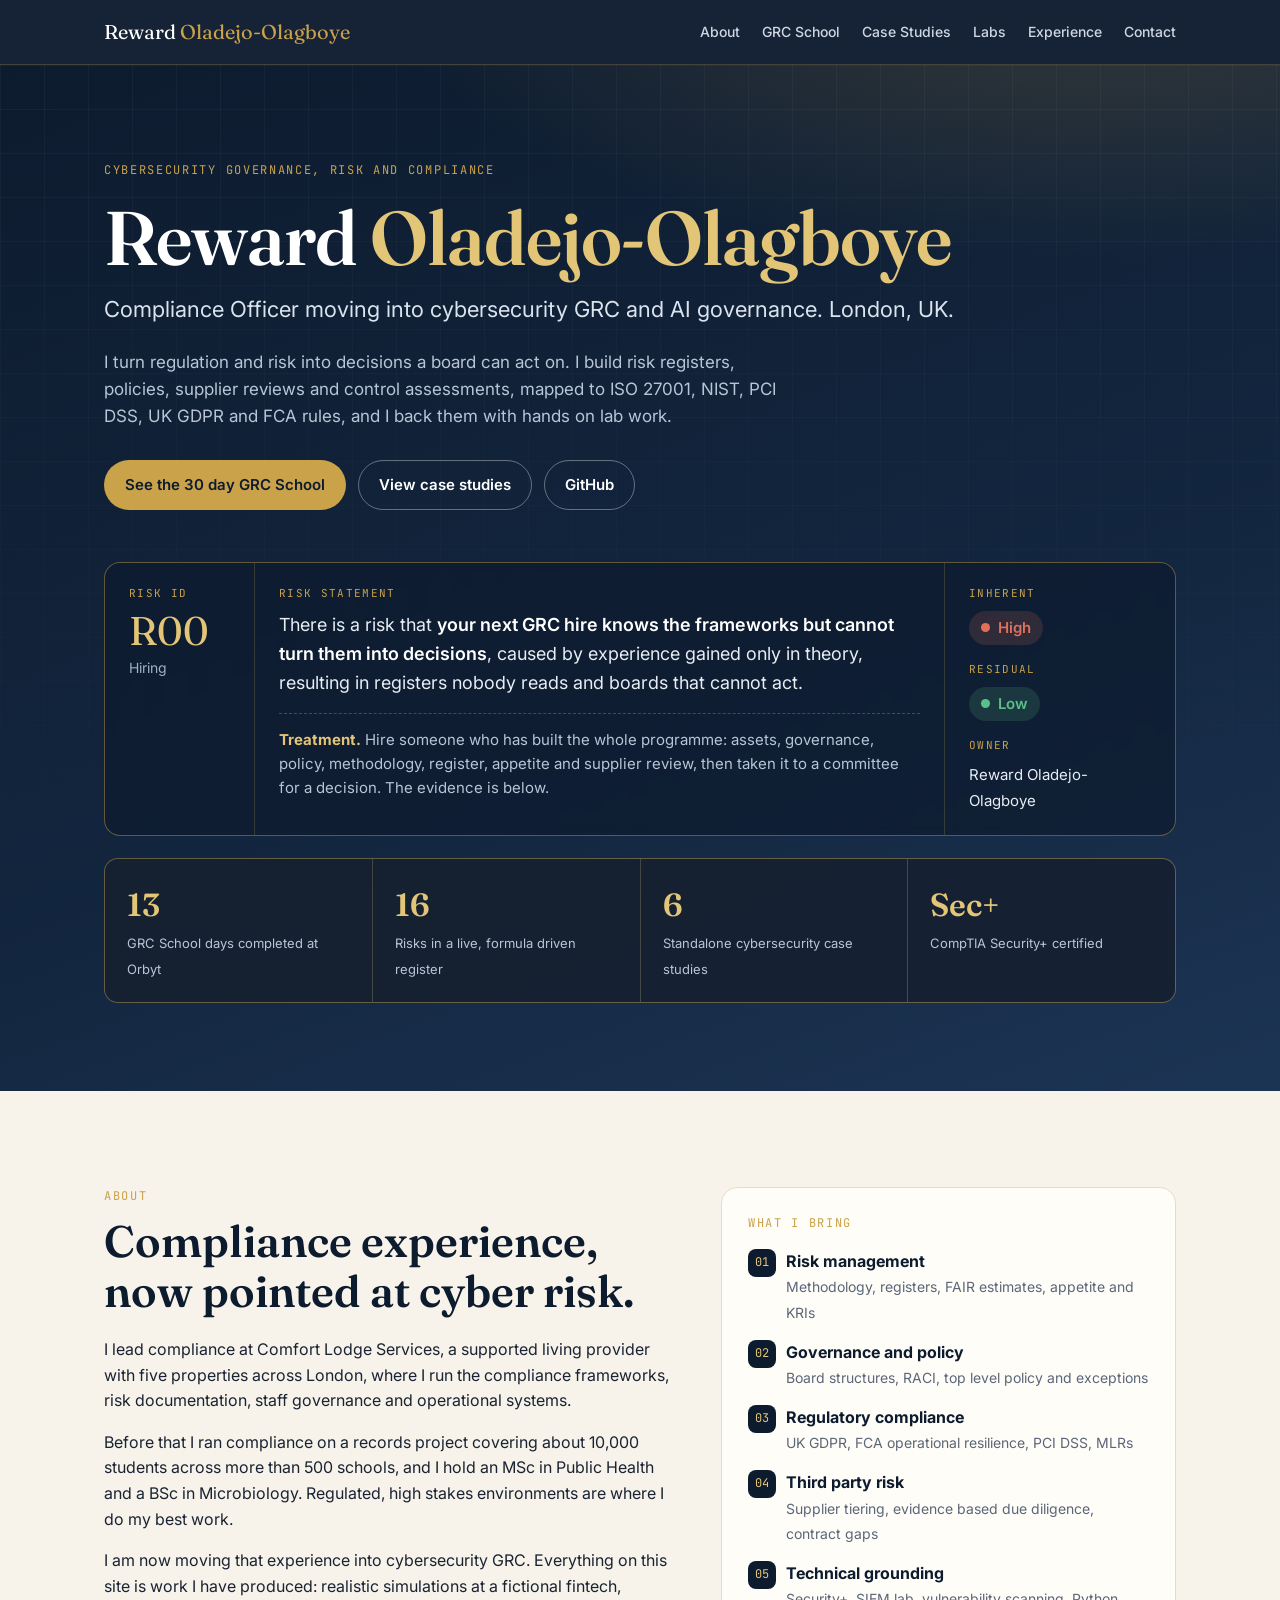
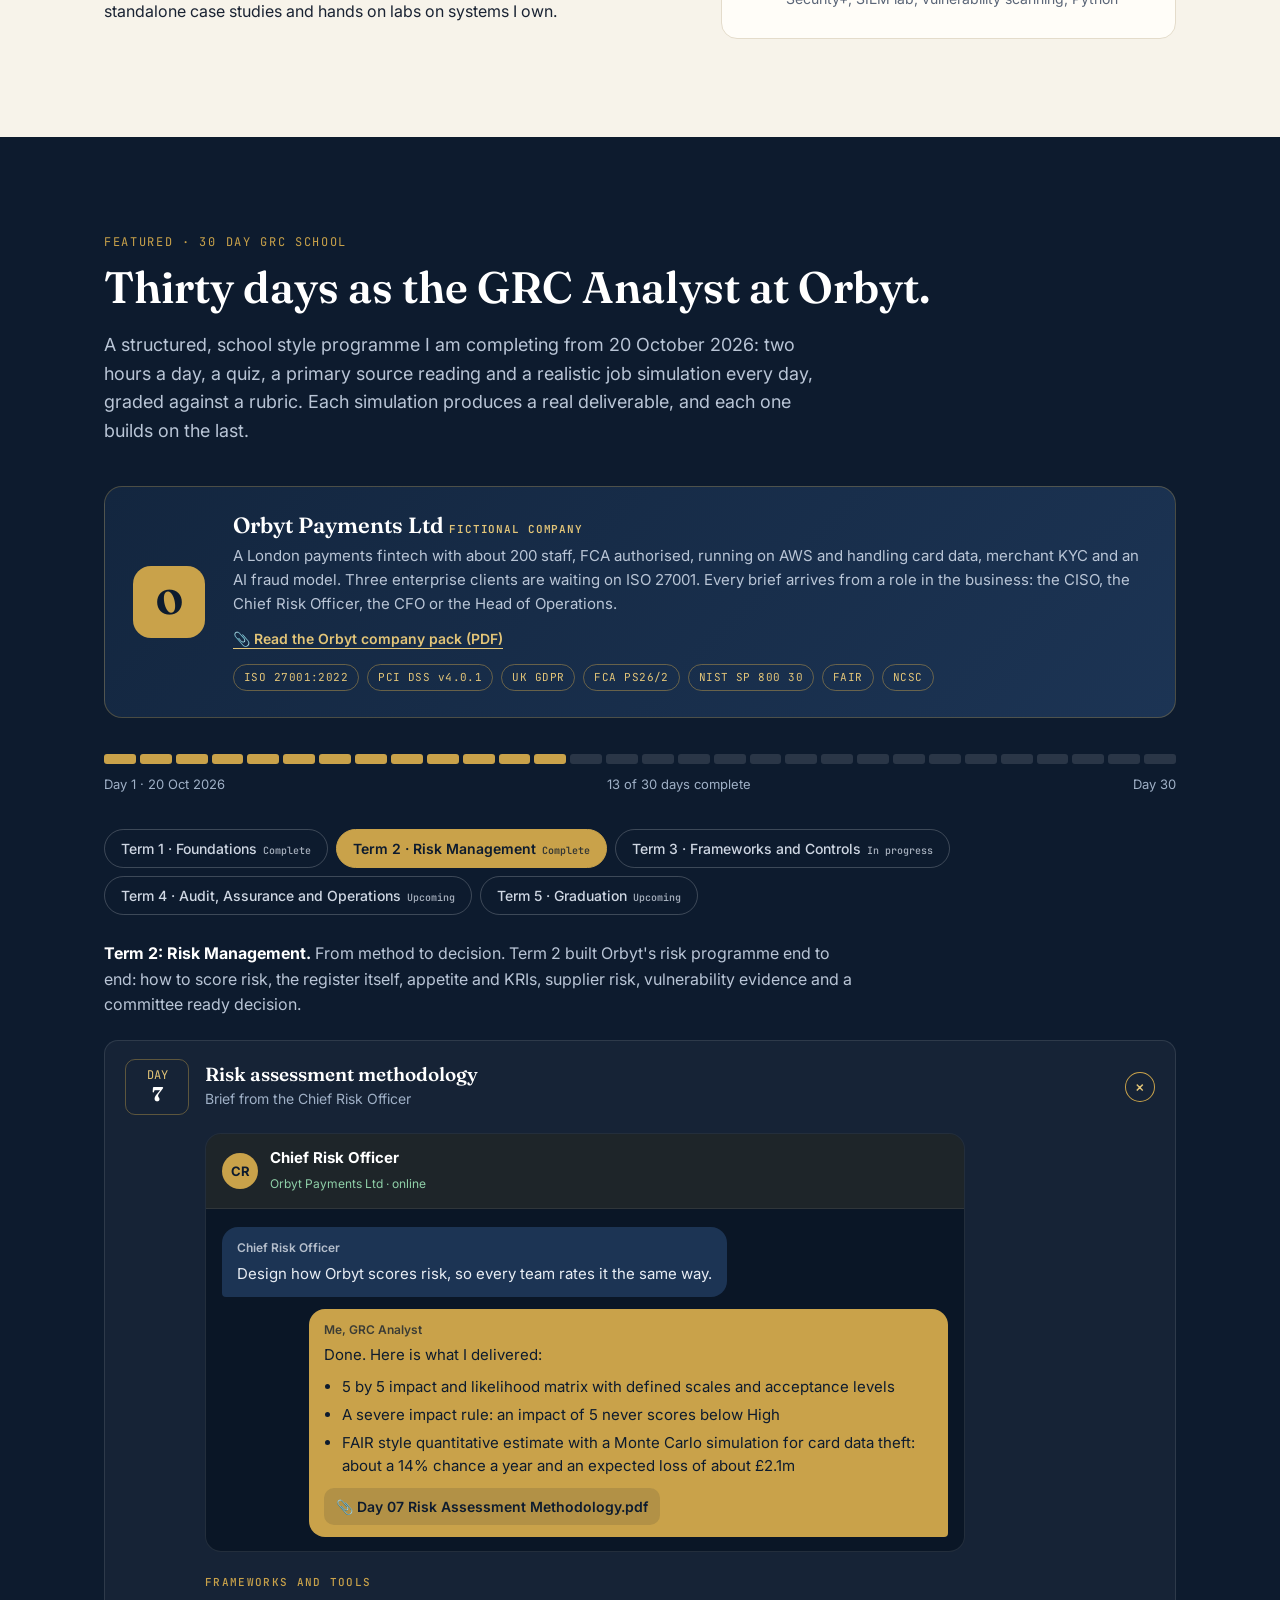
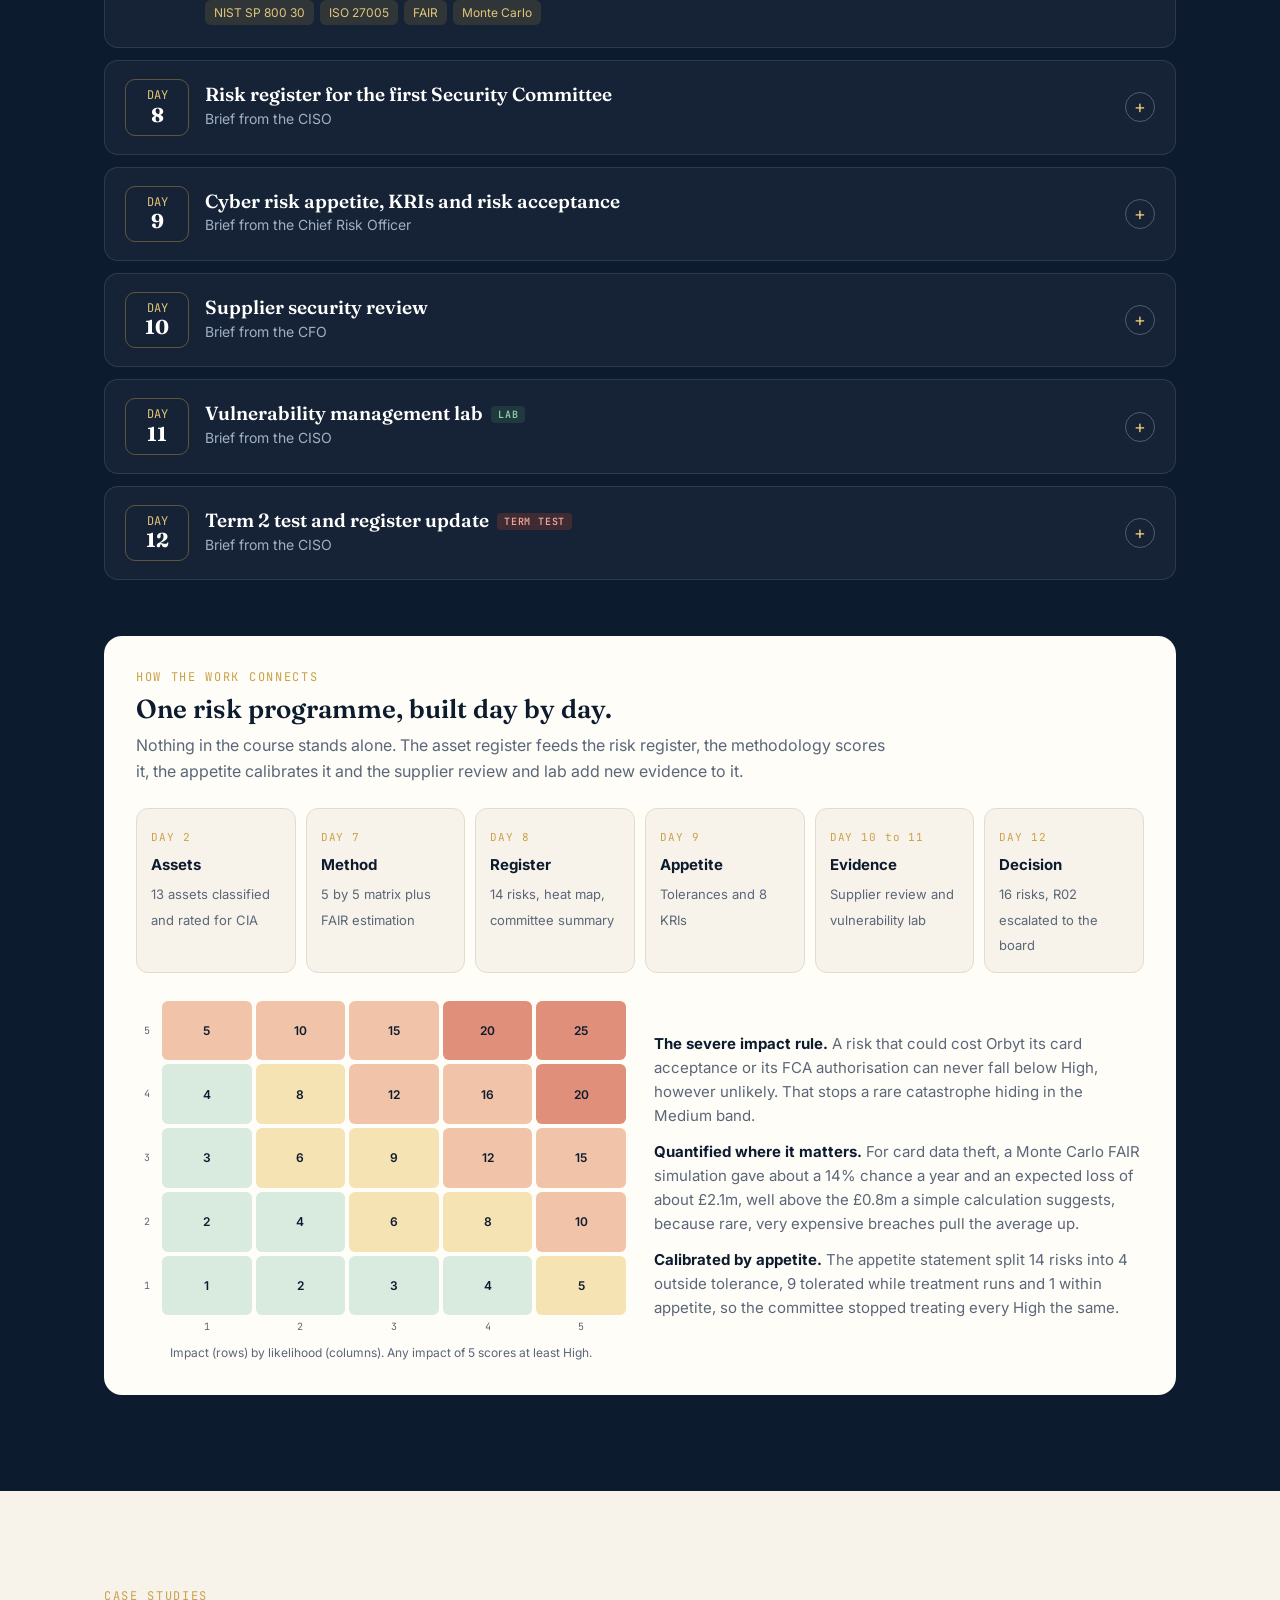
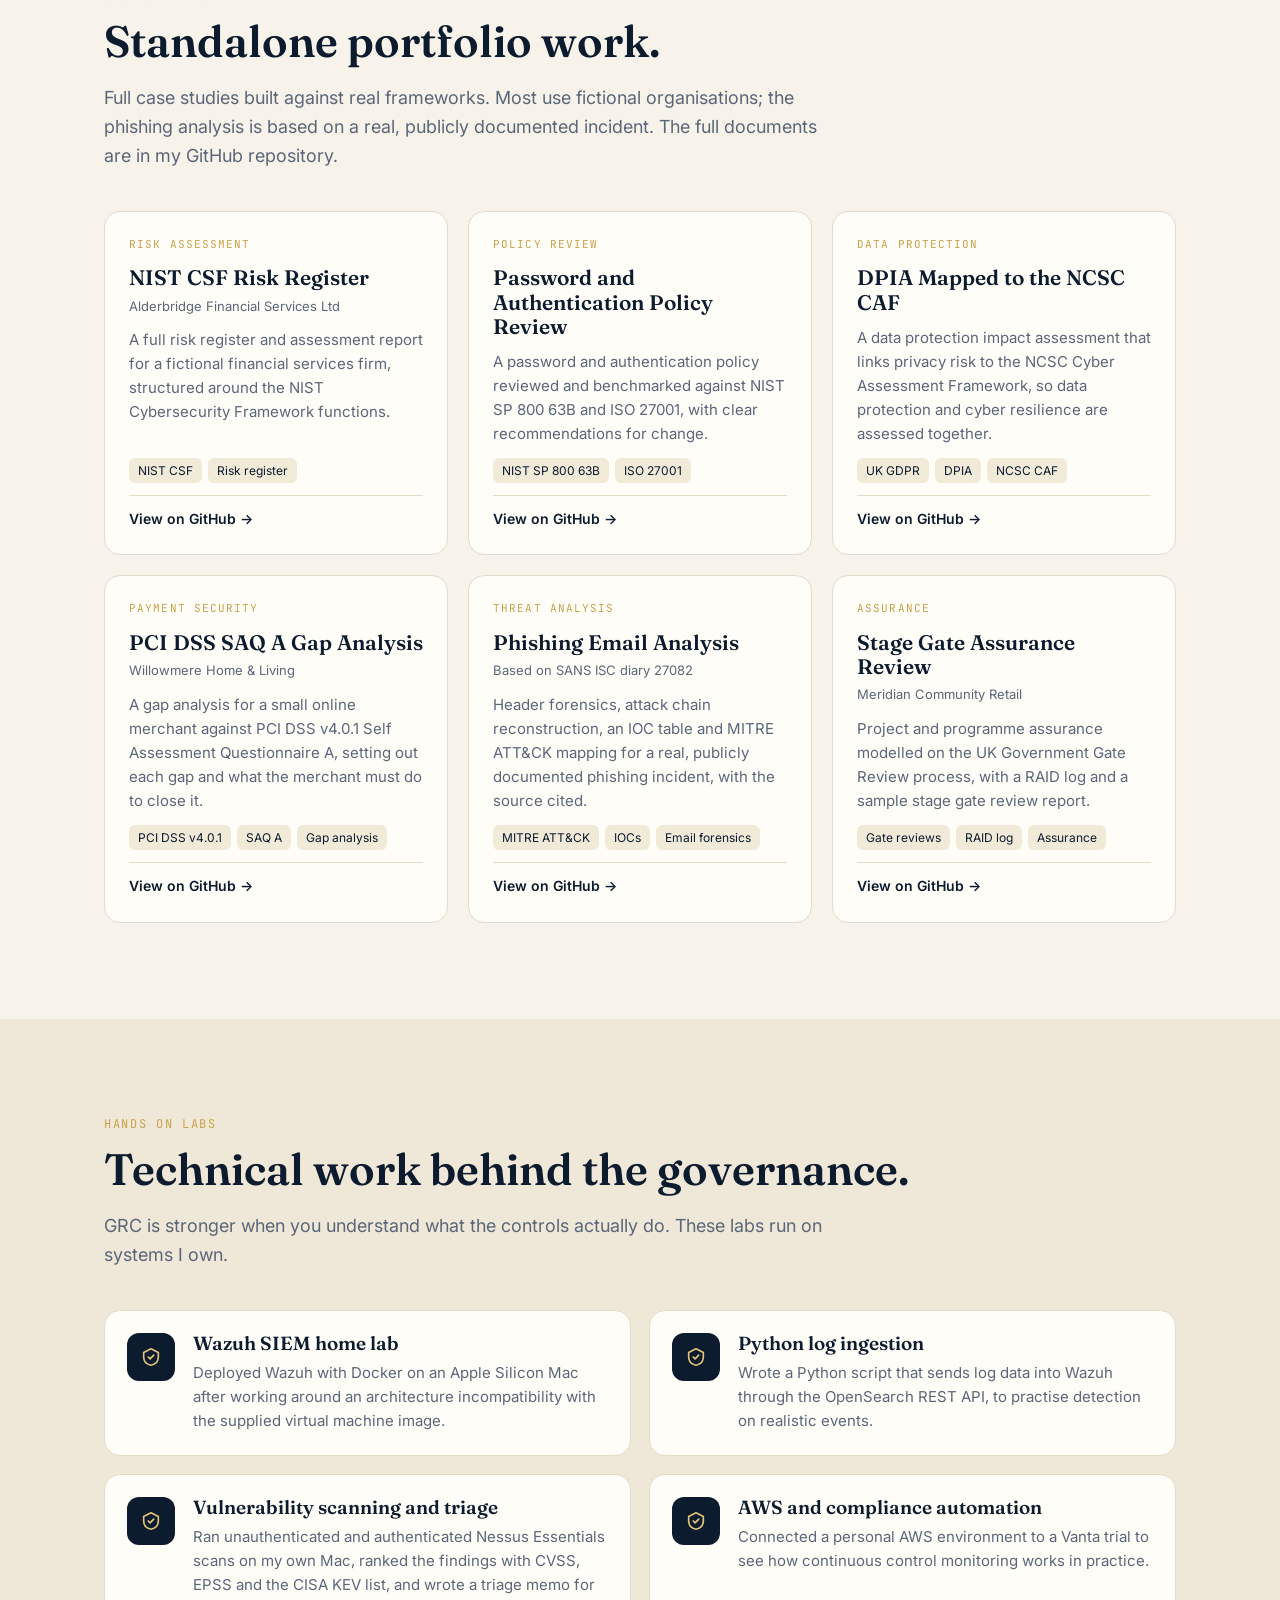
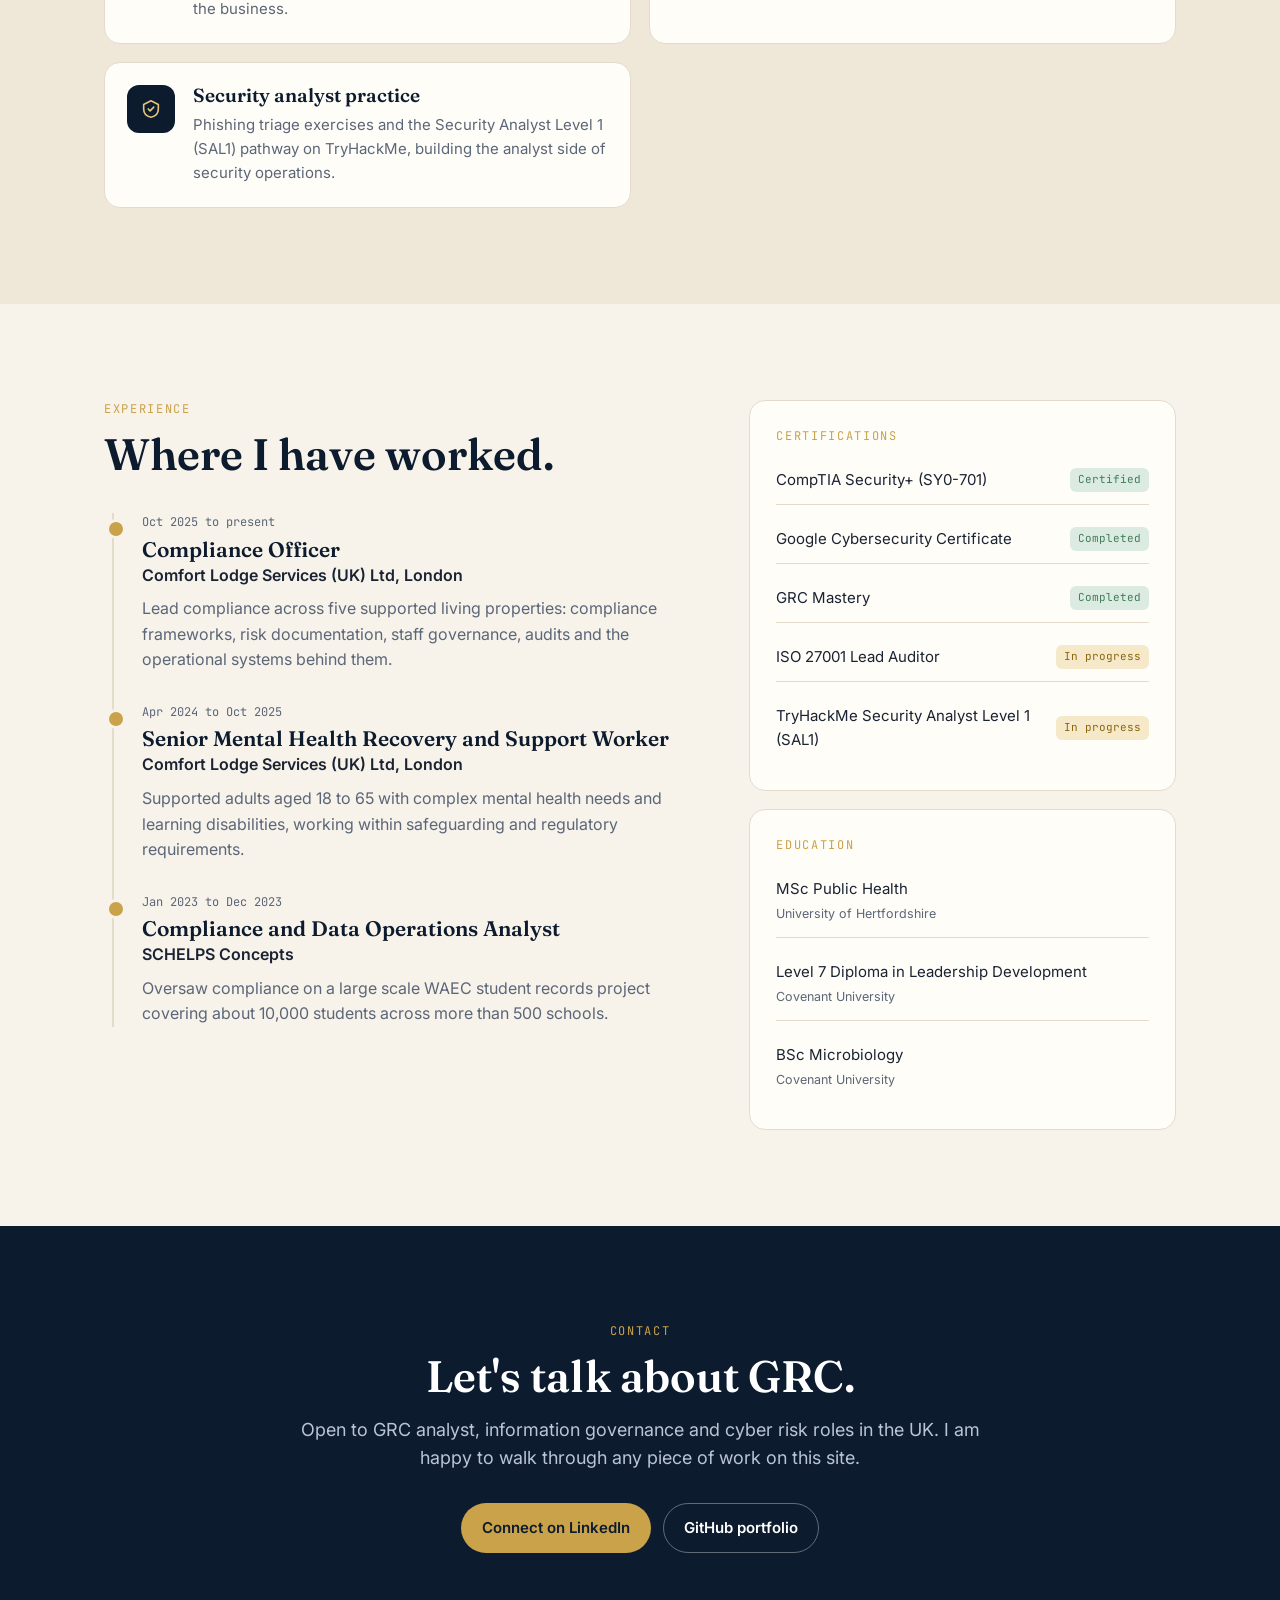
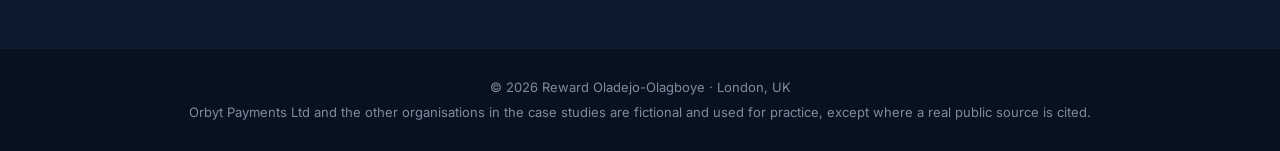
==== index.html @ 8ae1e420 "Add files via upload" ====
<!DOCTYPE html>
<html lang="en-GB">
<head>
<meta charset="utf-8">
<meta name="viewport" content="width=device-width, initial-scale=1">
<title>Reward Oladejo-Olagboye | Cybersecurity GRC Portfolio</title>
<meta name="description" content="Portfolio of Reward Oladejo-Olagboye: cybersecurity governance, risk and compliance work, case studies, labs and the 30 day GRC School at Orbyt.">
<link rel="preconnect" href="https://fonts.googleapis.com">
<link rel="preconnect" href="https://fonts.gstatic.com" crossorigin>
<link href="https://fonts.googleapis.com/css2?family=Fraunces:opsz,wght@9..144,500;9..144,600;9..144,700&family=Inter:wght@400;500;600&family=JetBrains+Mono:wght@500&display=swap" rel="stylesheet">
<style>
:root{
  --navy:#0d1b2e; --navy2:#13263f; --navy3:#1c3454;
  --gold:#c9a24a; --gold2:#e3c578; --cream:#f7f3ea; --paper:#fffdf8;
  --ink:#1a2333; --muted:#5b6678; --rule:#e4dccb;
  --red:#e0705a; --green:#5cbf8a;
  --serif:"Fraunces",Georgia,"Times New Roman",serif;
  --sans:"Inter",system-ui,-apple-system,"Segoe UI",Roboto,sans-serif;
  --mono:"JetBrains Mono",ui-monospace,Menlo,Consolas,monospace;
}
*{box-sizing:border-box}
html{scroll-behavior:smooth}
body{margin:0;font-family:var(--sans);color:var(--ink);background:var(--cream);line-height:1.6;font-size:16px}
a{color:inherit}
:focus-visible{outline:3px solid var(--gold);outline-offset:3px}
.wrap{max-width:1120px;margin:0 auto;padding:0 24px}
.eyebrow{font-family:var(--mono);font-size:12px;letter-spacing:.14em;text-transform:uppercase;color:var(--gold)}
h1,h2,h3{font-family:var(--serif);font-weight:600;line-height:1.15;margin:0}
h2{font-size:clamp(30px,4vw,44px);color:var(--navy)}
.lead{font-size:18px;color:var(--muted);max-width:720px}

nav{position:sticky;top:0;z-index:20;background:rgba(13,27,46,.96);backdrop-filter:blur(8px);border-bottom:1px solid rgba(201,162,74,.25)}
nav .wrap{display:flex;align-items:center;justify-content:space-between;height:64px;gap:16px}
.brand{font-family:var(--serif);color:#fff;font-size:20px;text-decoration:none;white-space:nowrap}
.brand span{color:var(--gold)}
.links{display:flex;gap:22px;flex-wrap:wrap}
.links a{color:#cfd7e3;text-decoration:none;font-size:14px;font-weight:500}
.links a:hover{color:var(--gold2)}
@media(max-width:820px){.links{display:none}}

.hero{background:radial-gradient(1200px 500px at 85% -10%,rgba(201,162,74,.22),transparent 60%),linear-gradient(160deg,var(--navy) 0%,var(--navy2) 60%,var(--navy3) 100%);color:#fff;padding:96px 0 88px;position:relative;overflow:hidden}
.hero::after{content:"";position:absolute;inset:0;background-image:linear-gradient(rgba(255,255,255,.035) 1px,transparent 1px),linear-gradient(90deg,rgba(255,255,255,.035) 1px,transparent 1px);background-size:44px 44px;mask-image:linear-gradient(180deg,#000 0%,transparent 90%);pointer-events:none}
.hero .wrap{position:relative;z-index:1}
.hero h1{font-size:clamp(40px,6.4vw,76px);margin:14px 0 10px;letter-spacing:-.01em}
.hero h1 em{font-style:normal;color:var(--gold2)}
.role{font-size:clamp(18px,2.2vw,22px);color:#dbe3ee;margin:0 0 22px}
.hero p.intro{max-width:680px;color:#b9c5d6;font-size:17px}
.cta{display:flex;gap:12px;flex-wrap:wrap;margin-top:30px}
.btn{display:inline-flex;align-items:center;gap:8px;padding:12px 20px;border-radius:999px;font-weight:600;font-size:15px;text-decoration:none;border:1px solid transparent;transition:.2s}
.btn.gold{background:var(--gold);color:var(--navy)}
.btn.gold:hover{background:var(--gold2)}
.btn.ghost{border-color:rgba(255,255,255,.35);color:#fff}
.btn.ghost:hover{border-color:var(--gold2);color:var(--gold2)}

/* R00 risk entry */
.r00{margin-top:52px;display:grid;grid-template-columns:150px 1fr 230px;border:1px solid rgba(201,162,74,.45);border-radius:16px;overflow:hidden;background:rgba(13,27,46,.72);backdrop-filter:blur(4px)}
.r00>div{padding:22px 24px;border-right:1px solid rgba(201,162,74,.22)}
.r00>div:last-child{border-right:0}
.r00 .rlab{display:block;font-family:var(--mono);font-size:11px;letter-spacing:.12em;text-transform:uppercase;color:var(--gold);margin-bottom:8px}
.r00 .rid{font-family:var(--serif);font-size:40px;color:var(--gold2);line-height:1}
.r00 .cat{font-size:14px;color:#9fb0c6;margin-top:6px}
.r00 .stmt{font-size:18px;line-height:1.6;color:#e8edf4;margin:0}
.r00 .stmt b{color:#fff;font-weight:600}
.r00 .treat{margin:16px 0 0;padding-top:14px;border-top:1px dashed rgba(201,162,74,.35);color:#b9c5d6;font-size:15px}
.r00 .treat b{color:var(--gold2)}
.r00 .scores{display:grid;gap:16px;align-content:start}
.pill{display:inline-flex;align-items:center;gap:8px;font-weight:600;font-size:15px;padding:5px 12px;border-radius:999px;transition:background .6s,color .6s}
.pill::before{content:"";width:9px;height:9px;border-radius:50%;background:currentColor}
.p-red{background:rgba(224,112,90,.16);color:var(--red)}
.p-green{background:rgba(92,191,138,.16);color:var(--green)}
.owner{font-size:15px;color:#e8edf4}
@media(max-width:860px){.r00{grid-template-columns:1fr}.r00>div{border-right:0;border-bottom:1px solid rgba(201,162,74,.22)}.r00 .scores{grid-template-columns:1fr 1fr}}

.stats{display:grid;grid-template-columns:repeat(4,1fr);gap:1px;background:rgba(201,162,74,.25);border:1px solid rgba(201,162,74,.25);border-radius:14px;overflow:hidden;margin-top:22px}
.stat{background:rgba(13,27,46,.85);padding:20px 22px}
.stat b{display:block;font-family:var(--serif);font-size:32px;color:var(--gold2);font-weight:600}
.stat span{font-size:13px;color:#b9c5d6}
@media(max-width:720px){.stats{grid-template-columns:repeat(2,1fr)}}

section{padding:96px 0}
.head{margin-bottom:40px}
.head h2{margin:10px 0 14px}

.about-grid{display:grid;grid-template-columns:1.25fr 1fr;gap:48px;align-items:start}
.about-grid p{margin:0 0 16px}
.card{background:var(--paper);border:1px solid var(--rule);border-radius:16px;padding:26px}
.focus-list{list-style:none;margin:0;padding:0;display:grid;gap:14px}
.focus-list li{display:grid;grid-template-columns:28px 1fr;gap:10px}
.focus-list .dot{width:28px;height:28px;border-radius:8px;background:var(--navy);color:var(--gold2);display:grid;place-items:center;font-family:var(--mono);font-size:12px}
.focus-list strong{display:block;color:var(--navy)}
.focus-list small{color:var(--muted);font-size:14px}
@media(max-width:860px){.about-grid{grid-template-columns:1fr}}

#school{background:var(--navy);color:#e8edf4}
#school h2{color:#fff}
#school .lead{color:#b9c5d6}
.orbyt{display:grid;grid-template-columns:auto 1fr;gap:28px;align-items:center;background:linear-gradient(135deg,var(--navy2),var(--navy3));border:1px solid rgba(201,162,74,.3);border-radius:18px;padding:26px 28px;margin-bottom:36px}
.orbyt-logo{width:72px;height:72px;border-radius:18px;background:var(--gold);color:var(--navy);display:grid;place-items:center;font-family:var(--serif);font-size:34px;font-weight:700}
.orbyt h3{color:#fff;font-size:22px;margin-bottom:6px}
.orbyt p{margin:0;color:#b9c5d6;font-size:15px}
.chips{display:flex;flex-wrap:wrap;gap:8px;margin-top:12px}
.chip{font-family:var(--mono);font-size:11px;letter-spacing:.04em;padding:4px 10px;border-radius:999px;border:1px solid rgba(201,162,74,.45);color:var(--gold2)}
@media(max-width:600px){.orbyt{grid-template-columns:1fr}}

.progress{display:grid;grid-template-columns:repeat(30,1fr);gap:4px;margin:8px 0 10px}
.progress i{height:10px;border-radius:3px;background:rgba(255,255,255,.12)}
.progress i.done{background:var(--gold)}
.progress-label{display:flex;justify-content:space-between;font-size:13px;color:#9fb0c6;margin-bottom:34px}

.tabs{display:flex;gap:8px;flex-wrap:wrap;margin-bottom:26px}
.tab{background:transparent;border:1px solid rgba(255,255,255,.2);color:#cfd7e3;padding:10px 16px;border-radius:999px;font:500 14px var(--sans);cursor:pointer}
.tab[aria-selected="true"]{background:var(--gold);border-color:var(--gold);color:var(--navy);font-weight:600}
.tab .state{font-family:var(--mono);font-size:10px;margin-left:6px;opacity:.8}

.term-intro{color:#b9c5d6;margin:0 0 22px;max-width:760px}
.days{display:grid;gap:12px}
.day{background:rgba(255,255,255,.04);border:1px solid rgba(255,255,255,.1);border-radius:14px;overflow:hidden;transition:border-color .2s}
.day:hover{border-color:rgba(201,162,74,.5)}
.day summary{list-style:none;cursor:pointer;display:grid;grid-template-columns:64px 1fr auto;gap:16px;align-items:center;padding:18px 20px}
.day summary::-webkit-details-marker{display:none}
.daynum{font-family:var(--mono);font-size:12px;color:var(--gold2);text-align:center;border:1px solid rgba(201,162,74,.4);border-radius:10px;padding:8px 0;line-height:1.2}
.daynum b{display:block;font-size:20px;font-family:var(--serif);color:#fff}
.day h3{font-size:19px;color:#fff;font-weight:600}
.day .sub{font-size:14px;color:#9fb0c6;margin-top:2px}
.plus{width:30px;height:30px;border-radius:50%;border:1px solid rgba(255,255,255,.25);display:grid;place-items:center;color:var(--gold2);transition:.2s;font-size:18px}
.day[open] .plus{transform:rotate(45deg);border-color:var(--gold)}
.day-body{padding:0 20px 22px 100px;display:grid;grid-template-columns:1fr 1fr;gap:22px}
.day-body h4{font-family:var(--mono);font-size:11px;letter-spacing:.12em;text-transform:uppercase;color:var(--gold);margin:0 0 8px;font-weight:500}
.brief{font-style:italic;color:#cfd7e3;border-left:2px solid var(--gold);padding-left:14px;margin:0}
.day-body ul{margin:0;padding-left:18px;color:#d5dde8;font-size:15px}
.day-body li{margin-bottom:6px}
.day-body .full{grid-column:1/-1}
.tags{display:flex;flex-wrap:wrap;gap:6px}
.tag{font-size:12px;padding:3px 9px;border-radius:6px;background:rgba(201,162,74,.14);color:var(--gold2)}
.badge{font-family:var(--mono);font-size:10px;letter-spacing:.08em;text-transform:uppercase;padding:2px 7px;border-radius:4px;margin-left:8px;vertical-align:2px}
.b-lab{background:rgba(63,125,88,.25);color:#8fd0a8}
.b-test{background:rgba(180,68,47,.25);color:#f0a594}
@media(max-width:760px){.day-body{grid-template-columns:1fr;padding-left:20px}.day summary{grid-template-columns:52px 1fr auto}}

.upcoming{display:grid;grid-template-columns:repeat(auto-fill,minmax(250px,1fr));gap:10px}
.up{border:1px dashed rgba(255,255,255,.18);border-radius:12px;padding:14px 16px;color:#9fb0c6;font-size:14px}
.up b{display:block;font-family:var(--mono);font-size:11px;color:var(--gold);letter-spacing:.1em;margin-bottom:4px;font-weight:500}

.thread{margin-top:56px;background:var(--paper);color:var(--ink);border-radius:18px;padding:32px}
.thread h3{font-size:26px;color:var(--navy);margin-bottom:8px}
.thread>p{color:var(--muted);margin:0 0 24px;max-width:760px}
.flow{display:grid;grid-template-columns:repeat(6,1fr);gap:10px}
.step{background:var(--cream);border:1px solid var(--rule);border-radius:12px;padding:14px}
.step small{font-family:var(--mono);font-size:11px;color:var(--gold);letter-spacing:.08em}
.step strong{display:block;color:var(--navy);font-size:15px;margin:4px 0}
.step span{font-size:13px;color:var(--muted)}
@media(max-width:900px){.flow{grid-template-columns:repeat(2,1fr)}}
.heat{display:grid;grid-template-columns:1fr 1fr;gap:28px;margin-top:28px;align-items:center}
.matrix{display:grid;grid-template-columns:22px repeat(5,1fr);gap:4px;font-size:12px}
.matrix .cell{aspect-ratio:1.5;border-radius:6px;display:grid;place-items:center;font-weight:600;color:var(--navy)}
.axis{font-family:var(--mono);font-size:10px;color:var(--muted);display:grid;place-items:center}
.l{background:#d9eadf}.m{background:#f6e3b4}.h{background:#f1c3a8}.c{background:#e08f7b;color:#fff}
.heat-note p{margin:0 0 12px;color:var(--muted);font-size:15px}
.heat-note strong{color:var(--navy)}
@media(max-width:860px){.heat{grid-template-columns:1fr}}

.grid3{display:grid;grid-template-columns:repeat(3,1fr);gap:20px}
@media(max-width:960px){.grid3{grid-template-columns:repeat(2,1fr)}}
@media(max-width:620px){.grid3{grid-template-columns:1fr}}
.cs{background:var(--paper);border:1px solid var(--rule);border-radius:16px;padding:24px;display:flex;flex-direction:column;gap:12px;transition:transform .2s,box-shadow .2s}
.cs:hover{transform:translateY(-3px);box-shadow:0 14px 30px rgba(13,27,46,.08)}
.cs .kind{font-family:var(--mono);font-size:11px;letter-spacing:.1em;text-transform:uppercase;color:var(--gold)}
.cs h3{font-size:21px;color:var(--navy)}
.cs p{margin:0;color:var(--muted);font-size:15px;flex:1}
.cs .tags .tag{background:#f1ead8;color:var(--navy)}
.cs a.more{font-weight:600;color:var(--navy);text-decoration:none;font-size:14px;border-top:1px solid var(--rule);padding-top:12px}
.cs a.more:hover{color:var(--gold)}

#labs{background:#efe8d8}
.lab{display:grid;grid-template-columns:auto 1fr;gap:18px;background:var(--paper);border:1px solid var(--rule);border-radius:16px;padding:22px}
.lab .ico{width:48px;height:48px;border-radius:12px;background:var(--navy);display:grid;place-items:center}
.lab h3{font-size:19px;color:var(--navy);margin-bottom:6px}
.lab p{margin:0;color:var(--muted);font-size:15px}
.grid2{display:grid;grid-template-columns:1fr 1fr;gap:18px}
@media(max-width:760px){.grid2{grid-template-columns:1fr}}

.timeline{border-left:2px solid var(--rule);margin-left:8px;padding-left:28px;display:grid;gap:30px}
.job{position:relative}
.job::before{content:"";position:absolute;left:-36px;top:6px;width:14px;height:14px;border-radius:50%;background:var(--gold);border:3px solid var(--cream)}
.job .when{font-family:var(--mono);font-size:12px;color:var(--muted)}
.job h3{font-size:21px;color:var(--navy);margin:4px 0 2px}
.job .org{font-weight:600;color:var(--ink)}
.job p{margin:8px 0 0;color:var(--muted)}
.exp-grid{display:grid;grid-template-columns:1.4fr 1fr;gap:48px}
@media(max-width:860px){.exp-grid{grid-template-columns:1fr}}
.cred{display:grid;gap:10px}
.cred div{display:flex;justify-content:space-between;gap:12px;padding:12px 0;border-bottom:1px solid var(--rule);font-size:15px}
.cred div:last-child{border-bottom:0}
.st{font-family:var(--mono);font-size:11px;padding:3px 8px;border-radius:6px;white-space:nowrap;align-self:center}
.st.ok{background:#dcebe1;color:#3f7d58}
.st.prog{background:#f6e9c9;color:#8a6510}

#contact{background:var(--navy);color:#fff;text-align:center}
#contact h2{color:#fff}
#contact .lead{color:#b9c5d6;margin:14px auto 30px}
#contact .cta{justify-content:center}
footer{background:#08121f;color:#7d8ba0;font-size:13px;padding:24px 0;text-align:center}
footer p{margin:4px 0}
@media (prefers-reduced-motion: reduce){*{transition:none!important;scroll-behavior:auto!important}}

.packlink{display:inline-block;margin-top:12px;color:var(--gold2);font-weight:600;font-size:14px;text-underline-offset:4px}
/* chat style brief */
.day-body{grid-template-columns:1fr}
.chat{max-width:760px;background:#0a1626;border:1px solid rgba(255,255,255,.1);border-radius:16px;overflow:hidden}
.chat-top{display:flex;gap:12px;align-items:center;padding:12px 16px;background:rgba(201,162,74,.1);border-bottom:1px solid rgba(255,255,255,.08)}
.chat-top b{display:block;color:#fff;font-size:15px}
.chat-top small{color:#8fd0a8;font-size:12px}
.ava{width:36px;height:36px;border-radius:50%;background:var(--gold);color:var(--navy);display:grid;place-items:center;font-weight:700;font-size:13px;flex:none}
.chat-log{padding:18px 16px 14px;display:flex;flex-direction:column;gap:12px;min-height:120px}
.msg{max-width:88%;padding:12px 15px;border-radius:16px;font-size:15px;line-height:1.55;display:none}
.msg.show{display:block;animation:pop .28s ease-out}
.msg .who{display:block;font-size:12px;font-weight:600;margin-bottom:4px;opacity:.75}
.msg.in{align-self:flex-start;background:#1c3454;color:#e8edf4;border-bottom-left-radius:4px}
.msg.out{align-self:flex-end;background:var(--gold);color:var(--navy);border-bottom-right-radius:4px}
.msg.out ul{margin:8px 0 0;padding-left:18px;color:var(--navy)}
.msg.out li{margin-bottom:5px}
.attach{display:block;width:max-content;max-width:100%;margin-top:10px;padding:8px 12px;border-radius:10px;background:rgba(13,27,46,.12);color:var(--navy);font-weight:600;font-size:14px;text-decoration:none}
.attach::before{content:"📎 "}
.typing{display:none;gap:5px;padding:12px 15px;border-radius:16px;background:#1c3454;width:max-content}
.typing.on{display:flex}
.typing.out{align-self:flex-end;background:var(--gold)}
.typing i{width:7px;height:7px;border-radius:50%;background:#b9c5d6;animation:blink 1s infinite}
.typing.out i{background:var(--navy)}
.typing i:nth-child(2){animation-delay:.15s}.typing i:nth-child(3){animation-delay:.3s}
@keyframes blink{0%,80%,100%{opacity:.25}40%{opacity:1}}
@keyframes pop{from{opacity:0;transform:translateY(6px)}to{opacity:1;transform:none}}
@media(max-width:760px){.msg{max-width:96%}}
@media (prefers-reduced-motion: reduce){.msg.show{animation:none}}
</style>
</head>
<body>

<nav>
  <div class="wrap">
    <a class="brand" href="#top">Reward <span>Oladejo-Olagboye</span></a>
    <div class="links">
      <a href="#about">About</a>
      <a href="#school">GRC School</a>
      <a href="#work">Case Studies</a>
      <a href="#labs">Labs</a>
      <a href="#experience">Experience</a>
      <a href="#contact">Contact</a>
    </div>
  </div>
</nav>

<header class="hero" id="top">
  <div class="wrap">
    <div class="eyebrow">Cybersecurity Governance, Risk and Compliance</div>
    <h1>Reward <em>Oladejo-Olagboye</em></h1>
    <p class="role">Compliance Officer moving into cybersecurity GRC and AI governance. London, UK.</p>
    <p class="intro">I turn regulation and risk into decisions a board can act on. I build risk registers, policies, supplier reviews and control assessments, mapped to ISO 27001, NIST, PCI DSS, UK GDPR and FCA rules, and I back them with hands on lab work.</p>
    <div class="cta">
      <a class="btn gold" href="#school">See the 30 day GRC School</a>
      <a class="btn ghost" href="#work">View case studies</a>
      <a class="btn ghost" href="https://github.com/rewardolagboye/Cybersecurity-Portfolio">GitHub</a>
    </div>

    <div class="r00" aria-label="Risk register entry R00">
      <div><span class="rlab">Risk ID</span><div class="rid">R00</div><div class="cat">Hiring</div></div>
      <div>
        <span class="rlab">Risk statement</span>
        <p class="stmt">There is a risk that <b>your next GRC hire knows the frameworks but cannot turn them into decisions</b>, caused by experience gained only in theory, resulting in registers nobody reads and boards that cannot act.</p>
        <p class="treat"><b>Treatment.</b> Hire someone who has built the whole programme: assets, governance, policy, methodology, register, appetite and supplier review, then taken it to a committee for a decision. The evidence is below.</p>
      </div>
      <div class="scores">
        <div><span class="rlab">Inherent</span><span class="pill p-red">High</span></div>
        <div><span class="rlab">Residual</span><span class="pill p-red" id="residual"><span class="t">High</span></span></div>
        <div><span class="rlab">Owner</span><span class="owner">Reward Oladejo-Olagboye</span></div>
      </div>
    </div>

    <div class="stats">
      <div class="stat"><b>13</b><span>GRC School days completed at Orbyt</span></div>
      <div class="stat"><b>16</b><span>Risks in a live, formula driven register</span></div>
      <div class="stat"><b>6</b><span>Standalone cybersecurity case studies</span></div>
      <div class="stat"><b>Sec+</b><span>CompTIA Security+ certified</span></div>
    </div>
  </div>
</header>

<section id="about">
  <div class="wrap about-grid">
    <div>
      <div class="eyebrow">About</div>
      <h2 style="margin:10px 0 20px">Compliance experience, now pointed at cyber risk.</h2>
      <p>I lead compliance at Comfort Lodge Services, a supported living provider with five properties across London, where I run the compliance frameworks, risk documentation, staff governance and operational systems.</p>
      <p>Before that I ran compliance on a records project covering about 10,000 students across more than 500 schools, and I hold an MSc in Public Health and a BSc in Microbiology. Regulated, high stakes environments are where I do my best work.</p>
      <p>I am now moving that experience into cybersecurity GRC. Everything on this site is work I have produced: realistic simulations at a fictional fintech, standalone case studies and hands on labs on systems I own.</p>
    </div>
    <div class="card">
      <div class="eyebrow" style="margin-bottom:16px">What I bring</div>
      <ul class="focus-list">
        <li><span class="dot">01</span><div><strong>Risk management</strong><small>Methodology, registers, FAIR estimates, appetite and KRIs</small></div></li>
        <li><span class="dot">02</span><div><strong>Governance and policy</strong><small>Board structures, RACI, top level policy and exceptions</small></div></li>
        <li><span class="dot">03</span><div><strong>Regulatory compliance</strong><small>UK GDPR, FCA operational resilience, PCI DSS, MLRs</small></div></li>
        <li><span class="dot">04</span><div><strong>Third party risk</strong><small>Supplier tiering, evidence based due diligence, contract gaps</small></div></li>
        <li><span class="dot">05</span><div><strong>Technical grounding</strong><small>Security+, SIEM lab, vulnerability scanning, Python</small></div></li>
      </ul>
    </div>
  </div>
</section>

<section id="school">
  <div class="wrap">
    <div class="head">
      <div class="eyebrow">Featured · 30 Day GRC School</div>
      <h2>Thirty days as the GRC Analyst at Orbyt.</h2>
      <p class="lead">A structured, school style programme I am completing from 20 October 2026: two hours a day, a quiz, a primary source reading and a realistic job simulation every day, graded against a rubric. Each simulation produces a real deliverable, and each one builds on the last.</p>
    </div>

    <div class="orbyt">
      <div class="orbyt-logo">O</div>
      <div>
        <h3>Orbyt Payments Ltd <span style="font-family:var(--mono);font-size:11px;color:var(--gold2);letter-spacing:.08em">FICTIONAL COMPANY</span></h3>
        <p>A London payments fintech with about 200 staff, FCA authorised, running on AWS and handling card data, merchant KYC and an AI fraud model. Three enterprise clients are waiting on ISO 27001. Every brief arrives from a role in the business: the CISO, the Chief Risk Officer, the CFO or the Head of Operations.</p>
        <a class="packlink" href="docs/Orbyt%20Company%20Pack.pdf">📎 Read the Orbyt company pack (PDF)</a>
        <div class="chips"><span class="chip">ISO 27001:2022</span><span class="chip">PCI DSS v4.0.1</span><span class="chip">UK GDPR</span><span class="chip">FCA PS26/2</span><span class="chip">NIST SP 800 30</span><span class="chip">FAIR</span><span class="chip">NCSC</span></div>
      </div>
    </div>

    <div class="progress" id="progress"></div>
    <div class="progress-label"><span>Day 1 · 20 Oct 2026</span><span id="progress-text"></span><span>Day 30</span></div>

    <div class="tabs" role="tablist" id="tabs"></div>
    <div id="term"></div>

    <div class="thread">
      <div class="eyebrow">How the work connects</div>
      <h3 style="margin-top:8px">One risk programme, built day by day.</h3>
      <p>Nothing in the course stands alone. The asset register feeds the risk register, the methodology scores it, the appetite calibrates it and the supplier review and lab add new evidence to it.</p>
      <div class="flow">
        <div class="step"><small>DAY 2</small><strong>Assets</strong><span>13 assets classified and rated for CIA</span></div>
        <div class="step"><small>DAY 7</small><strong>Method</strong><span>5 by 5 matrix plus FAIR estimation</span></div>
        <div class="step"><small>DAY 8</small><strong>Register</strong><span>14 risks, heat map, committee summary</span></div>
        <div class="step"><small>DAY 9</small><strong>Appetite</strong><span>Tolerances and 8 KRIs</span></div>
        <div class="step"><small>DAY 10 to 11</small><strong>Evidence</strong><span>Supplier review and vulnerability lab</span></div>
        <div class="step"><small>DAY 12</small><strong>Decision</strong><span>16 risks, R02 escalated to the board</span></div>
      </div>
      <div class="heat">
        <div>
          <div class="matrix" aria-label="Five by five risk matrix">
            <div class="axis">5</div><div class="cell h">5</div><div class="cell h">10</div><div class="cell h">15</div><div class="cell c">20</div><div class="cell c">25</div>
            <div class="axis">4</div><div class="cell l">4</div><div class="cell m">8</div><div class="cell h">12</div><div class="cell h">16</div><div class="cell c">20</div>
            <div class="axis">3</div><div class="cell l">3</div><div class="cell m">6</div><div class="cell m">9</div><div class="cell h">12</div><div class="cell h">15</div>
            <div class="axis">2</div><div class="cell l">2</div><div class="cell l">4</div><div class="cell m">6</div><div class="cell m">8</div><div class="cell h">10</div>
            <div class="axis">1</div><div class="cell l">1</div><div class="cell l">2</div><div class="cell l">3</div><div class="cell l">4</div><div class="cell m">5</div>
            <div></div><div class="axis">1</div><div class="axis">2</div><div class="axis">3</div><div class="axis">4</div><div class="axis">5</div>
          </div>
          <p style="font-size:12px;color:var(--muted);margin:8px 0 0;text-align:center">Impact (rows) by likelihood (columns). Any impact of 5 scores at least High.</p>
        </div>
        <div class="heat-note">
          <p><strong>The severe impact rule.</strong> A risk that could cost Orbyt its card acceptance or its FCA authorisation can never fall below High, however unlikely. That stops a rare catastrophe hiding in the Medium band.</p>
          <p><strong>Quantified where it matters.</strong> For card data theft, a Monte Carlo FAIR simulation gave about a 14% chance a year and an expected loss of about £2.1m, well above the £0.8m a simple calculation suggests, because rare, very expensive breaches pull the average up.</p>
          <p><strong>Calibrated by appetite.</strong> The appetite statement split 14 risks into 4 outside tolerance, 9 tolerated while treatment runs and 1 within appetite, so the committee stopped treating every High the same.</p>
        </div>
      </div>
    </div>
  </div>
</section>

<section id="work">
  <div class="wrap">
    <div class="head">
      <div class="eyebrow">Case Studies</div>
      <h2>Standalone portfolio work.</h2>
      <p class="lead">Full case studies built against real frameworks. Most use fictional organisations; the phishing analysis is based on a real, publicly documented incident. The full documents are in my GitHub repository.</p>
    </div>
    <div class="grid3" id="cases"></div>
  </div>
</section>

<section id="labs">
  <div class="wrap">
    <div class="head">
      <div class="eyebrow">Hands on Labs</div>
      <h2>Technical work behind the governance.</h2>
      <p class="lead">GRC is stronger when you understand what the controls actually do. These labs run on systems I own.</p>
    </div>
    <div class="grid2" id="lablist"></div>
  </div>
</section>

<section id="experience">
  <div class="wrap exp-grid">
    <div>
      <div class="eyebrow">Experience</div>
      <h2 style="margin:10px 0 34px">Where I have worked.</h2>
      <div class="timeline">
        <div class="job"><div class="when">Oct 2025 to present</div><h3>Compliance Officer</h3><div class="org">Comfort Lodge Services (UK) Ltd, London</div><p>Lead compliance across five supported living properties: compliance frameworks, risk documentation, staff governance, audits and the operational systems behind them.</p></div>
        <div class="job"><div class="when">Apr 2024 to Oct 2025</div><h3>Senior Mental Health Recovery and Support Worker</h3><div class="org">Comfort Lodge Services (UK) Ltd, London</div><p>Supported adults aged 18 to 65 with complex mental health needs and learning disabilities, working within safeguarding and regulatory requirements.</p></div>
        <div class="job"><div class="when">Jan 2023 to Dec 2023</div><h3>Compliance and Data Operations Analyst</h3><div class="org">SCHELPS Concepts</div><p>Oversaw compliance on a large scale WAEC student records project covering about 10,000 students across more than 500 schools.</p></div>
      </div>
    </div>
    <div>
      <div class="card">
        <div class="eyebrow" style="margin-bottom:10px">Certifications</div>
        <div class="cred">
          <div><span>CompTIA Security+ (SY0-701)</span><span class="st ok">Certified</span></div>
          <div><span>Google Cybersecurity Certificate</span><span class="st ok">Completed</span></div>
          <div><span>GRC Mastery</span><span class="st ok">Completed</span></div>
          <div><span>ISO 27001 Lead Auditor</span><span class="st prog">In progress</span></div>
          <div><span>TryHackMe Security Analyst Level 1 (SAL1)</span><span class="st prog">In progress</span></div>
        </div>
      </div>
      <div class="card" style="margin-top:18px">
        <div class="eyebrow" style="margin-bottom:10px">Education</div>
        <div class="cred">
          <div><span>MSc Public Health<br><small style="color:var(--muted)">University of Hertfordshire</small></span></div>
          <div><span>Level 7 Diploma in Leadership Development<br><small style="color:var(--muted)">Covenant University</small></span></div>
          <div><span>BSc Microbiology<br><small style="color:var(--muted)">Covenant University</small></span></div>
        </div>
      </div>
    </div>
  </div>
</section>

<section id="contact">
  <div class="wrap">
    <div class="eyebrow">Contact</div>
    <h2 style="margin-top:10px">Let's talk about GRC.</h2>
    <p class="lead">Open to GRC analyst, information governance and cyber risk roles in the UK. I am happy to walk through any piece of work on this site.</p>
    <div class="cta">
      <a class="btn gold" href="https://www.linkedin.com/in/reward-oladejo-olagboye-b707b9247">Connect on LinkedIn</a>
      <a class="btn ghost" href="https://github.com/rewardolagboye/Cybersecurity-Portfolio">GitHub portfolio</a>
    </div>
  </div>
</section>

<footer>
  <div class="wrap">
    <p>© 2026 Reward Oladejo-Olagboye · London, UK</p>
    <p>Orbyt Payments Ltd and the other organisations in the case studies are fictional and used for practice, except where a real public source is cited.</p>
  </div>
</footer>

<script>
const TERMS=[
 {name:"Term 1",title:"Foundations",state:"Complete",intro:"Who owns risk, what Orbyt holds, how policy works and what the law requires. By the end of Term 1 Orbyt had a governance structure, a policy and a clear view of its obligations.",days:[
  {n:1,t:"What GRC means for Orbyt",from:"Head of Operations",brief:"Explain in plain English what GRC is, why a payments company needs it and what you will deliver in your first 90 days. Three enterprise clients are waiting on ISO 27001.",built:["One page plain English note, readable on a phone","A 90 day plan that leads from scope and a risk register towards ISO 27001"],tags:["NCSC Board Toolkit","ISO 27001"]},
  {n:2,t:"Information classification and asset register",from:"CISO",brief:"Card data, KYC documents and marketing lists all live side by side and nobody labels anything. Give us a classification scheme and a starter asset register.",built:["Four level scheme (Public, Internal, Confidential, Restricted) with storage, sharing, encryption and disposal rules","Register of 13 information assets with owners, locations and CIA ratings","Crown jewels identified, including which sit with suppliers","Five findings carried into the risk register, starting with suspicious activity reports on a shared drive"],tags:["ISO 27001 A.5.9 to A.5.13","UK GDPR","CIA triad"]},
  {n:3,t:"Cyber governance structure for the board",from:"Chief Risk Officer",brief:"The board wants to know who owns cyber risk. Nobody could answer. The CISO reports to the CTO, there is no security committee and no internal audit.",built:["Governance structure from the board down, with executive accountability for cyber formally assigned to the CEO","Board Risk Committee widened into an Audit and Risk Committee so internal audit reports independently","Security Committee terms of reference, chaired by the CEO, doubling as the ISO 27001 management review","Three lines mapping, a co sourced internal audit model and a RACI for six key activities"],tags:["Cyber Governance Code of Practice","Three lines model","RACI","ISO 27001 cl. 9.3"]},
  {n:4,t:"Information security policy and exceptions",from:"CISO",brief:"The auditor will want a top level policy approved by top management. And the first exception is already on my desk: the Head of Fraud wants to keep copying production data into the data science account.",built:["Two page, technology neutral policy covering all four clause 5.2 commitments, with document control","A list of 14 supporting topic policies that doubles as a gap list","Risk based exception process with approvers by risk level and maximum durations","Exception EX001: approve with conditions, gated on a card data scan, no route to the vault and a completed DPIA"],tags:["ISO 27001 cl. 5.2","UK GDPR purpose limitation","PCI DSS","ICO accountability"]},
  {n:5,t:"Risk vocabulary and control types",from:"CISO",brief:"Give the business a shared risk language and show how real risks map to controls.",built:["One page glossary of 12 terms, with risk and issue set side by side","Five model risk statements, each with a threat and vulnerability named separately","Controls tagged by type (preventive, detective, corrective, deterrent, compensating) and category, with ISO 27001 and PCI DSS references"],tags:["ISO 27005","Control types","ISO 27001 Annex A"]},
  {n:6,t:"Regulatory obligations register",from:"Chief Risk Officer",brief:"Every time the board asks what we are required to do on security, three people give three different answers. Build one view, set our priorities, and settle whether DORA applies to us.",built:["Obligations register with applicability, owner, evidence, key date and RAG status","Important business services with draft impact tolerances, including a 2 hour limit for card payments","FCA PS26/2 incident reporting researched: 4 hour reporting from 18 March 2027","Clear answer on DORA: not applicable to a UK only FCA firm, kept as a watch item"],tags:["FCA operational resilience","PS26/2","PCI DSS v4.0.1","UK GDPR","PECR","DORA"],test:true}
 ]},
 {name:"Term 2",title:"Risk Management",state:"Complete",intro:"From method to decision. Term 2 built Orbyt's risk programme end to end: how to score risk, the register itself, appetite and KRIs, supplier risk, vulnerability evidence and a committee ready decision.",days:[
  {n:7,t:"Risk assessment methodology",from:"Chief Risk Officer",brief:"Design how Orbyt scores risk, so every team rates it the same way.",built:["5 by 5 impact and likelihood matrix with defined scales and acceptance levels","A severe impact rule: an impact of 5 never scores below High","FAIR style quantitative estimate with a Monte Carlo simulation for card data theft: about a 14% chance a year and an expected loss of about £2.1m"],tags:["NIST SP 800 30","ISO 27005","FAIR","Monte Carlo"]},
  {n:8,t:"Risk register for the first Security Committee",from:"CISO",brief:"The methodology is approved. I want a real register on the table, not a template, and the committee needs to know exactly what to decide.",built:["Excel register of 14 risks across seven categories, one risk per statement with cause, event and impact","Inherent and residual scores driven by linked formulas, with a justification for each","Heat map of residual risk and a one page committee summary with the decisions required"],tags:["Risk register","Heat map","Excel","Treatment plans"]},
  {n:9,t:"Cyber risk appetite, KRIs and risk acceptance",from:"Chief Risk Officer",brief:"Thirteen Highs, so which of these are we actually comfortable with? Draft our cyber risk appetite for board approval.",built:["Board level appetite statement with an appetite level and measurable tolerances for each category","Calibration that split the register into outside tolerance, tolerated and within appetite","Eight KRIs with RAG thresholds, owners and data sources, most of them leading indicators","A formal risk acceptance record for the fraud model risk, with conditions, approver, expiry and triggers"],tags:["HM Treasury Orange Book","Risk appetite","KRIs","Risk acceptance"]},
  {n:10,t:"Supplier security review",from:"CFO",brief:"No supplier has ever had a security review. Give us a way to do it, and look at the KYC provider before we renew.",built:["Three tier supplier model, with the eight key suppliers placed and justified","A 15 question due diligence questionnaire that asks for evidence, not yes or no","KYC provider assessment: missing Article 28 terms, an unprotected transfer to India, weak breach notification timing and retention beyond the Money Laundering Regulations"],tags:["UK GDPR Art. 28","International transfers","IDTA","Third party risk"]},
  {n:11,t:"Vulnerability management lab",from:"CISO",brief:"Write our vulnerability management standard, then test it on a real scan and tell the Security Committee what it found.",built:["A Vulnerability Management Standard: authenticated scanning by default, CVSS, EPSS and CISA KEV for priority, and fix deadlines set from the release date","Tested it with a real Nessus Essentials scan of my own Mac, standing in for an engineer laptop with AWS admin access","The outside scan showed nothing; the authenticated scan found 20 macOS findings, at least 4 critical and 8 high","One known exploited critical (CVE-2026-65400, on the CISA KEV list) turned KRI 3 red; a triage memo set one fix and a 7 day deadline"],tags:["Nessus Essentials","CVSS","EPSS","CISA KEV","PCI DSS 6.3 and 11.3"],lab:true},
  {n:12,t:"Term 2 test and register update",from:"CISO",brief:"Bring the register up to date with everything we learned this term and tell the committee what it must decide.",built:["Register grown to 16 risks, with a duplicate check method for new entries","R02 (AWS takeover) held at Critical 20 and escalated to the board with a dated treatment plan","New R15 for the KYC transfer to India and R16 for data theft from staff laptops","KRIs linked to every risk, a change log and a one page note with two clear decisions"],tags:["Risk register","Board escalation","KRIs","Change log"],test:true}
 ]},
 {name:"Term 3",title:"Frameworks and Controls",state:"In progress",intro:"From risk to a certifiable management system. Term 3 maps Orbyt's work onto ISO 27001, NIST, PCI DSS and UK GDPR, with hands on identity and cloud labs.",days:[
  {n:13,t:"ISMS context, scope and readiness assessment",from:"CEO",brief:"The enterprise prospects want a date. Tell me what our ISMS covers, who it serves and how ready we really are for the ISO 27001 audit.",built:["Context of the organisation: internal and external issues, including a reasoned decision that climate change is relevant","14 interested parties with their requirements, and which ones the ISMS addresses","Whole company scope statement for the certificate, with the reasons a narrow scope would fail","Readiness assessment of all 25 requirements in clauses 4 to 10: 2 met, 11 partly met, 12 not met","Five decisions for the CEO and a realistic path to certification in the third quarter of 2027"],tags:["ISO 27001:2022 clauses 4 to 10","ISMS scope","Interested parties","Readiness assessment"]}
 ],upcoming:["ISO 27001 Annex A and the Statement of Applicability","NIST CSF 2.0 and NIST SP 800 53","PCI DSS v4.0.1, CIS Controls and Cyber Essentials","Identity and access management (lab)","Cloud security and a CIS benchmark scan on AWS (lab)","UK GDPR, the Data Protection Act 2018 and DPIAs","Control mapping across frameworks"]},
 {name:"Term 4",title:"Audit, Assurance and Operations",state:"Upcoming",upcoming:["The audit lifecycle","Evidence and control testing (lab)","Gap analysis, remediation tracking and GRC tools","SOC 2 and PCI DSS assessments in practice","Operational resilience and incident response governance","Security awareness, metrics and board reporting","AI governance: ISO 42001, the EU AI Act and fraud model risk"]},
 {name:"Term 5",title:"Graduation",state:"Upcoming",upcoming:["Capstone part 1: Orbyt risk assessment and Statement of Applicability","Capstone part 2: Orbyt board report and presentation","Final exam and mock interview"]}
];
const DONE=13;
const pr=document.getElementById('progress');
for(let i=1;i<=30;i++){const e=document.createElement('i');if(i<=DONE)e.className='done';pr.appendChild(e)}
document.getElementById('progress-text').textContent=DONE+' of 30 days complete';

const AV={"CEO":"CE","CISO":"CI","Chief Risk Officer":"CR","CFO":"CF","Head of Operations":"HO"};
/* Day documents: add an entry per day once the file is in the repository, e.g. 2:{href:"docs/Day 02 Asset Register.pdf",label:"Day 02 Asset Register.pdf"} */
const DOCS={1:["Day 01 What GRC Means for Orbyt.pdf"],2:["Day 02 Classification Scheme and Asset Register.pdf"],3:["Day 03 Cyber Governance Proposal.pdf"],4:["Day 04 Information Security Policy.pdf"],5:["Day 05 Risk Glossary and Control Model.pdf"],6:["Day 06 Regulatory Obligations Register.pdf"],7:["Day 07 Risk Assessment Methodology.pdf"],8:["Day 08 Risk Register.pdf","Day 08 Risk Register.xlsx"],9:["Day 09 Cyber Risk Appetite and KRIs.pdf"],10:["Day 10 Supplier Security Reviews.pdf"],11:["Day 11 Vulnerability Management Standard.pdf","Day 11 Vulnerability Triage Memo.pdf"],12:["Day 12 Risk Register Q4 Review.pdf","Day 12 Risk Register Q4 Review.xlsx"],13:["Day 13 ISMS Context Scope and Readiness Assessment.pdf"],12:["Day 12 Risk Register Q4 Review.pdf","Day 12 Risk Register Q4 Review.xlsx"],13:["Day 13 ISMS Context Scope and Readiness Assessment.pdf"]};
const esc=s=>s.replace(/[&<>"]/g,c=>({"&":"&amp;","<":"&lt;",">":"&gt;",'"':"&quot;"}[c]));
const tabs=document.getElementById('tabs'),term=document.getElementById('term');
function render(i){
  [...tabs.children].forEach((b,j)=>b.setAttribute('aria-selected',j===i));
  const t=TERMS[i];
  let h=`<p class="term-intro"><strong style="color:#fff">${t.name}: ${t.title}.</strong> ${t.intro||"Coming next in the programme. Each day will be added here once it is complete and graded."}</p>`;
  if(t.days){
    h+='<div class="days">'+t.days.map((d,k)=>`<details class="day"${k===0?' open':''}>
      <summary><div class="daynum">DAY<b>${d.n}</b></div><div><h3>${esc(d.t)}${d.lab?'<span class="badge b-lab">Lab</span>':''}${d.test?'<span class="badge b-test">Term test</span>':''}</h3><div class="sub">Brief from the ${esc(d.from)}</div></div><span class="plus">+</span></summary>
      <div class="day-body"><div class="chat" data-day="${d.n}">
        <div class="chat-top"><span class="ava">${AV[d.from]||'O'}</span><div><b>${esc(d.from)}</b><small>Orbyt Payments Ltd · online</small></div></div>
        <div class="chat-log">
          <div class="msg in" data-step="1"><span class="who">${esc(d.from)}</span>${esc(d.brief)}</div>
          <div class="msg out" data-step="2"><span class="who">Me, GRC Analyst</span>Done. Here is what I delivered:<ul>${d.built.map(x=>`<li>${esc(x)}</li>`).join('')}</ul>${(DOCS[d.n]||[]).map(f=>`<a class="attach" href="docs/${encodeURIComponent(f)}">${esc(f)}</a>`).join('')}</div>
          <div class="typing" aria-hidden="true"><i></i><i></i><i></i></div>
        </div></div>
      <div class="full"><h4>Frameworks and tools</h4><div class="tags">${d.tags.map(x=>`<span class="tag">${esc(x)}</span>`).join('')}</div></div></div></details>`).join('')+'</div>';
  }
  if(t.upcoming){
    if(t.days)h+='<p class="term-intro" style="margin-top:26px"><strong style="color:#fff">Still to come this term</strong></p>';
    h+='<div class="upcoming">'+t.upcoming.map((u,k)=>`<div class="up"><b>COMING UP</b>${esc(u)}</div>`).join('')+'</div>';
  }
  term.innerHTML=h;
  term.querySelectorAll('details.day').forEach(dt=>{
    if(dt.open){
      if('IntersectionObserver' in window){const io=new IntersectionObserver(es=>{if(es[0].isIntersecting){play(dt);io.disconnect()}},{threshold:.4});io.observe(dt)}else play(dt);
    }
    dt.addEventListener('toggle',()=>{if(dt.open)play(dt)});
  });
}
const REDUCE=window.matchMedia&&matchMedia('(prefers-reduced-motion: reduce)').matches;
function play(dt){
  const log=dt.querySelector('.chat-log');if(!log||log.dataset.played)return;log.dataset.played=1;
  const [a,b]=log.querySelectorAll('.msg'),ty=log.querySelector('.typing');
  if(REDUCE){a.classList.add('show');b.classList.add('show');return}
  a.classList.remove('show');b.classList.remove('show');
  ty.className='typing on';
  setTimeout(()=>{ty.className='typing';a.classList.add('show');
    setTimeout(()=>{ty.className='typing on out';
      setTimeout(()=>{ty.className='typing';b.classList.add('show')},1100)},900)},1100);
}
TERMS.forEach((t,i)=>{const b=document.createElement('button');b.className='tab';b.setAttribute('role','tab');b.innerHTML=`${t.name} · ${t.title}<span class="state">${t.state}</span>`;b.onclick=()=>render(i);tabs.appendChild(b)});
render(1);

const REPO="https://github.com/rewardolagboye/Cybersecurity-Portfolio";
const CASES=[
 {k:"Risk Assessment",t:"NIST CSF Risk Register",org:"Alderbridge Financial Services Ltd",d:"A full risk register and assessment report for a fictional financial services firm, structured around the NIST Cybersecurity Framework functions.",tags:["NIST CSF","Risk register"]},
 {k:"Policy Review",t:"Password and Authentication Policy Review",org:"",d:"A password and authentication policy reviewed and benchmarked against NIST SP 800 63B and ISO 27001, with clear recommendations for change.",tags:["NIST SP 800 63B","ISO 27001"]},
 {k:"Data Protection",t:"DPIA Mapped to the NCSC CAF",org:"",d:"A data protection impact assessment that links privacy risk to the NCSC Cyber Assessment Framework, so data protection and cyber resilience are assessed together.",tags:["UK GDPR","DPIA","NCSC CAF"]},
 {k:"Payment Security",t:"PCI DSS SAQ A Gap Analysis",org:"Willowmere Home & Living",d:"A gap analysis for a small online merchant against PCI DSS v4.0.1 Self Assessment Questionnaire A, setting out each gap and what the merchant must do to close it.",tags:["PCI DSS v4.0.1","SAQ A","Gap analysis"]},
 {k:"Threat Analysis",t:"Phishing Email Analysis",org:"Based on SANS ISC diary 27082",d:"Header forensics, attack chain reconstruction, an IOC table and MITRE ATT&CK mapping for a real, publicly documented phishing incident, with the source cited.",tags:["MITRE ATT&CK","IOCs","Email forensics"]},
 {k:"Assurance",t:"Stage Gate Assurance Review",org:"Meridian Community Retail",d:"Project and programme assurance modelled on the UK Government Gate Review process, with a RAID log and a sample stage gate review report.",tags:["Gate reviews","RAID log","Assurance"]}
];
document.getElementById('cases').innerHTML=CASES.map(c=>`<article class="cs"><div class="kind">${esc(c.k)}</div><h3>${esc(c.t)}</h3>${c.org?`<div style="font-size:13px;color:var(--muted);margin-top:-6px">${esc(c.org)}</div>`:''}<p>${esc(c.d)}</p><div class="tags">${c.tags.map(x=>`<span class="tag">${esc(x)}</span>`).join('')}</div><a class="more" href="${REPO}">View on GitHub →</a></article>`).join('');

const ICON='<svg width="22" height="22" viewBox="0 0 24 24" fill="none" stroke="#e3c578" stroke-width="1.8" stroke-linecap="round" stroke-linejoin="round"><path d="M12 3l8 4v5c0 5-3.5 8-8 9-4.5-1-8-4-8-9V7z"/><path d="M9 12l2 2 4-4"/></svg>';
const LABS=[
 {t:"Wazuh SIEM home lab",d:"Deployed Wazuh with Docker on an Apple Silicon Mac after working around an architecture incompatibility with the supplied virtual machine image."},
 {t:"Python log ingestion",d:"Wrote a Python script that sends log data into Wazuh through the OpenSearch REST API, to practise detection on realistic events."},
 {t:"Vulnerability scanning and triage",d:"Ran unauthenticated and authenticated Nessus Essentials scans on my own Mac, ranked the findings with CVSS, EPSS and the CISA KEV list, and wrote a triage memo for the business."},
 {t:"AWS and compliance automation",d:"Connected a personal AWS environment to a Vanta trial to see how continuous control monitoring works in practice."},
 {t:"Security analyst practice",d:"Phishing triage exercises and the Security Analyst Level 1 (SAL1) pathway on TryHackMe, building the analyst side of security operations."}
];
document.getElementById('lablist').innerHTML=LABS.map(l=>`<div class="lab"><div class="ico">${ICON}</div><div><h3>${esc(l.t)}</h3><p>${esc(l.d)}</p></div></div>`).join('');

/* R00 is treated: residual moves from High to Low */
const res=document.getElementById('residual');
const reduce=window.matchMedia&&matchMedia('(prefers-reduced-motion: reduce)').matches;
function treat(){res.className='pill p-green';res.querySelector('.t').textContent='Low'}
if(reduce)treat();else setTimeout(treat,1600);
</script>
</body>
</html>
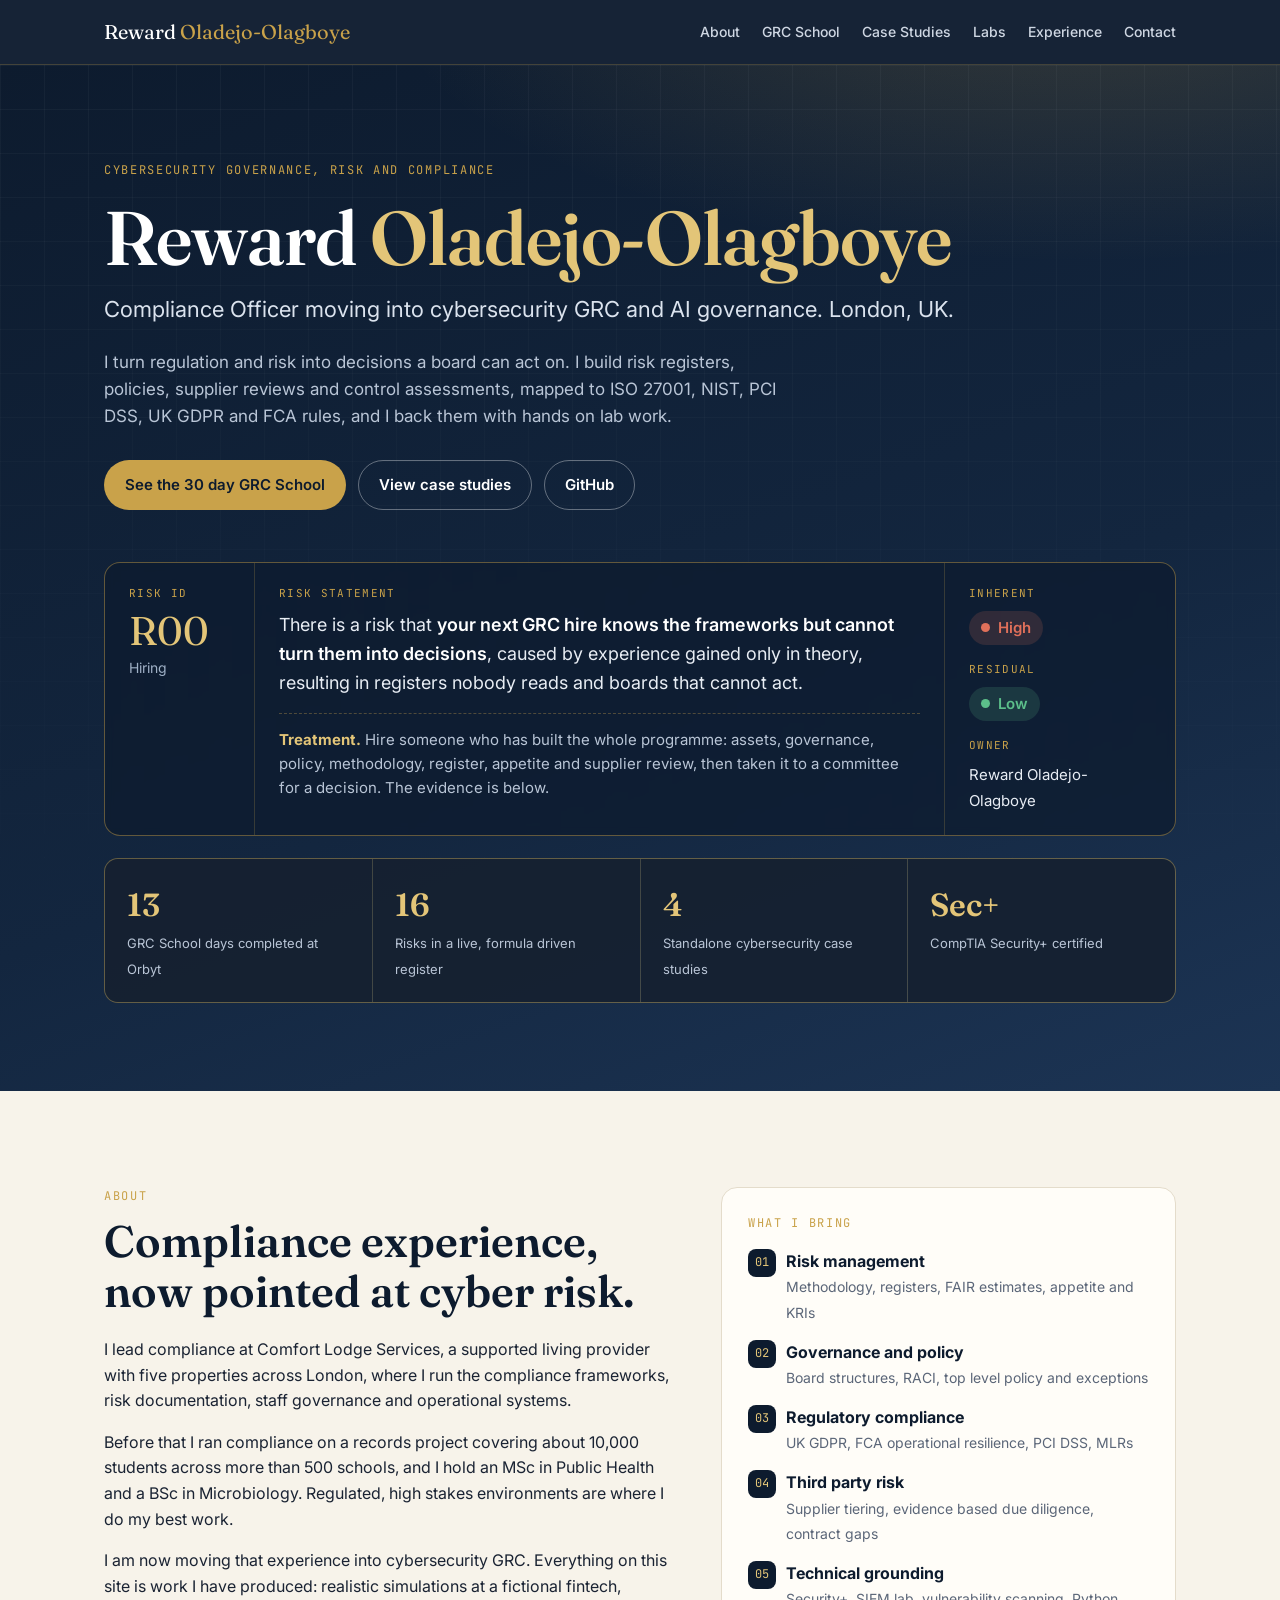
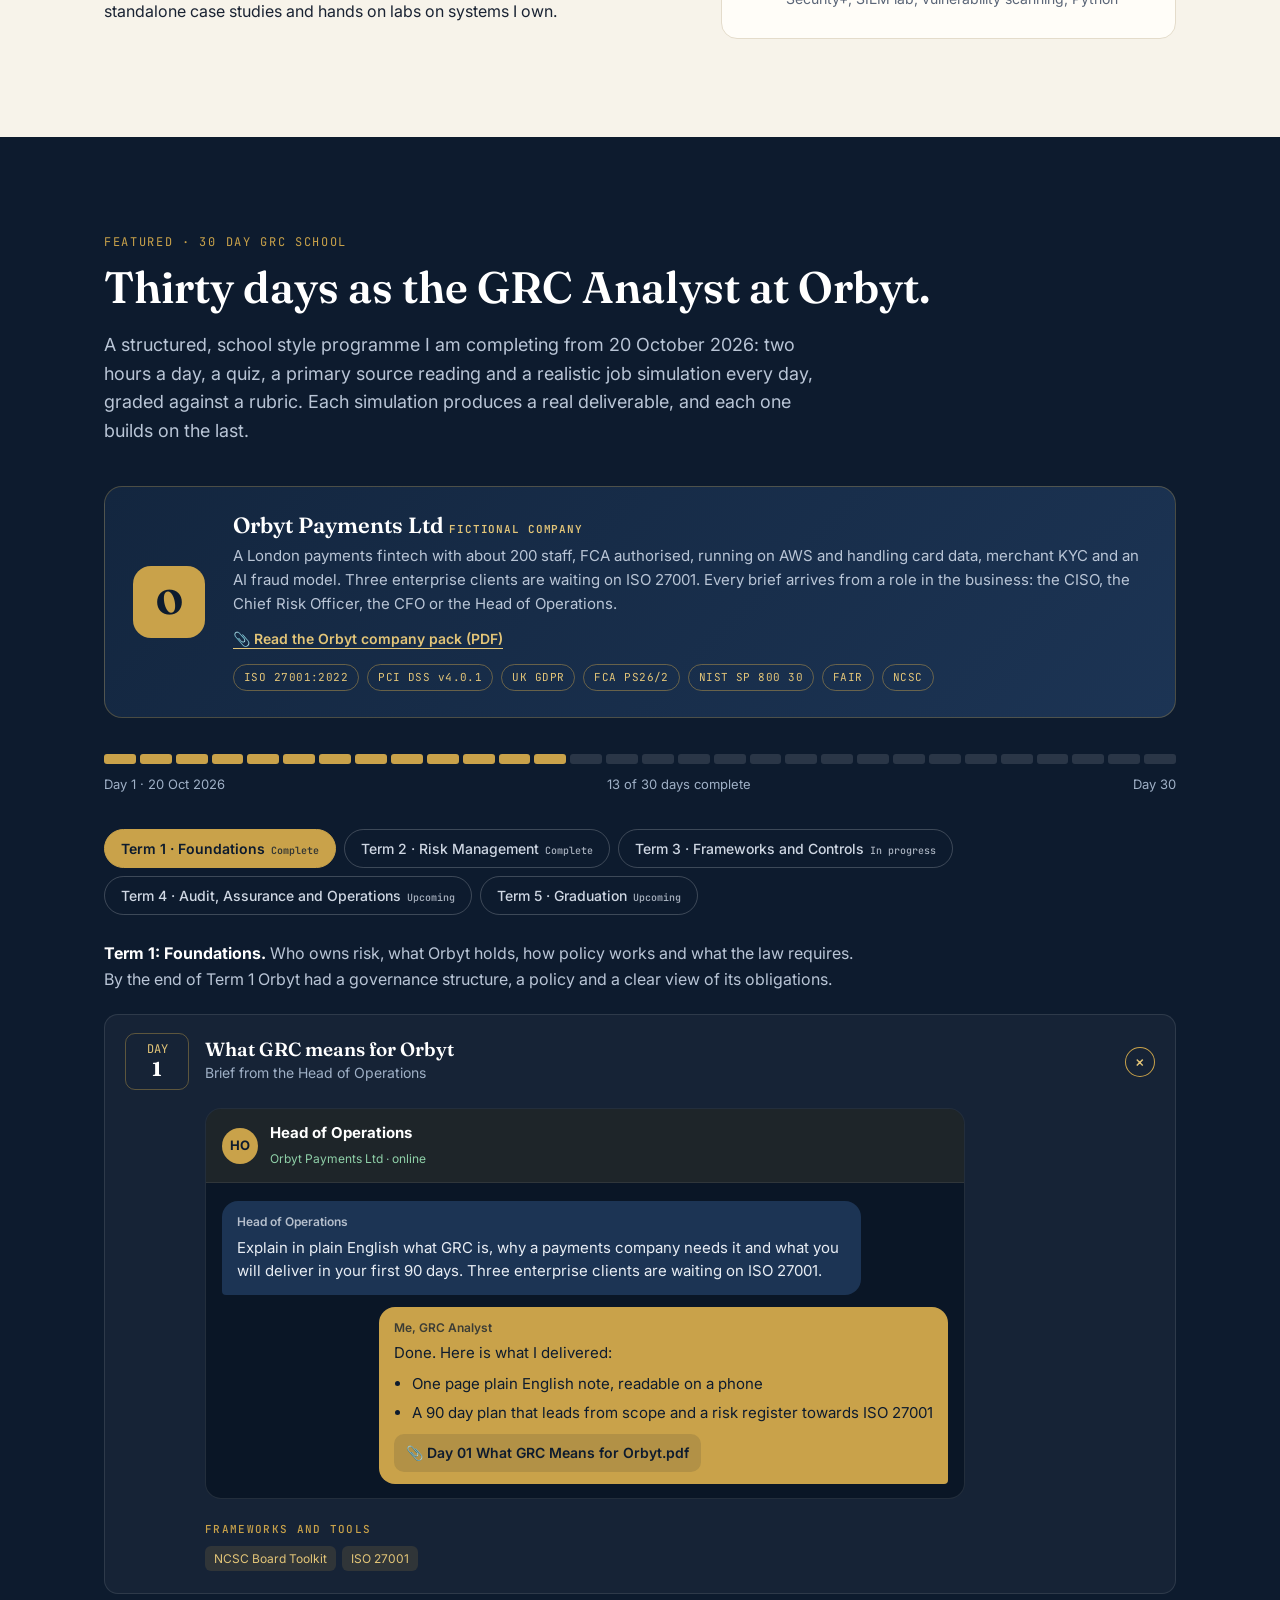
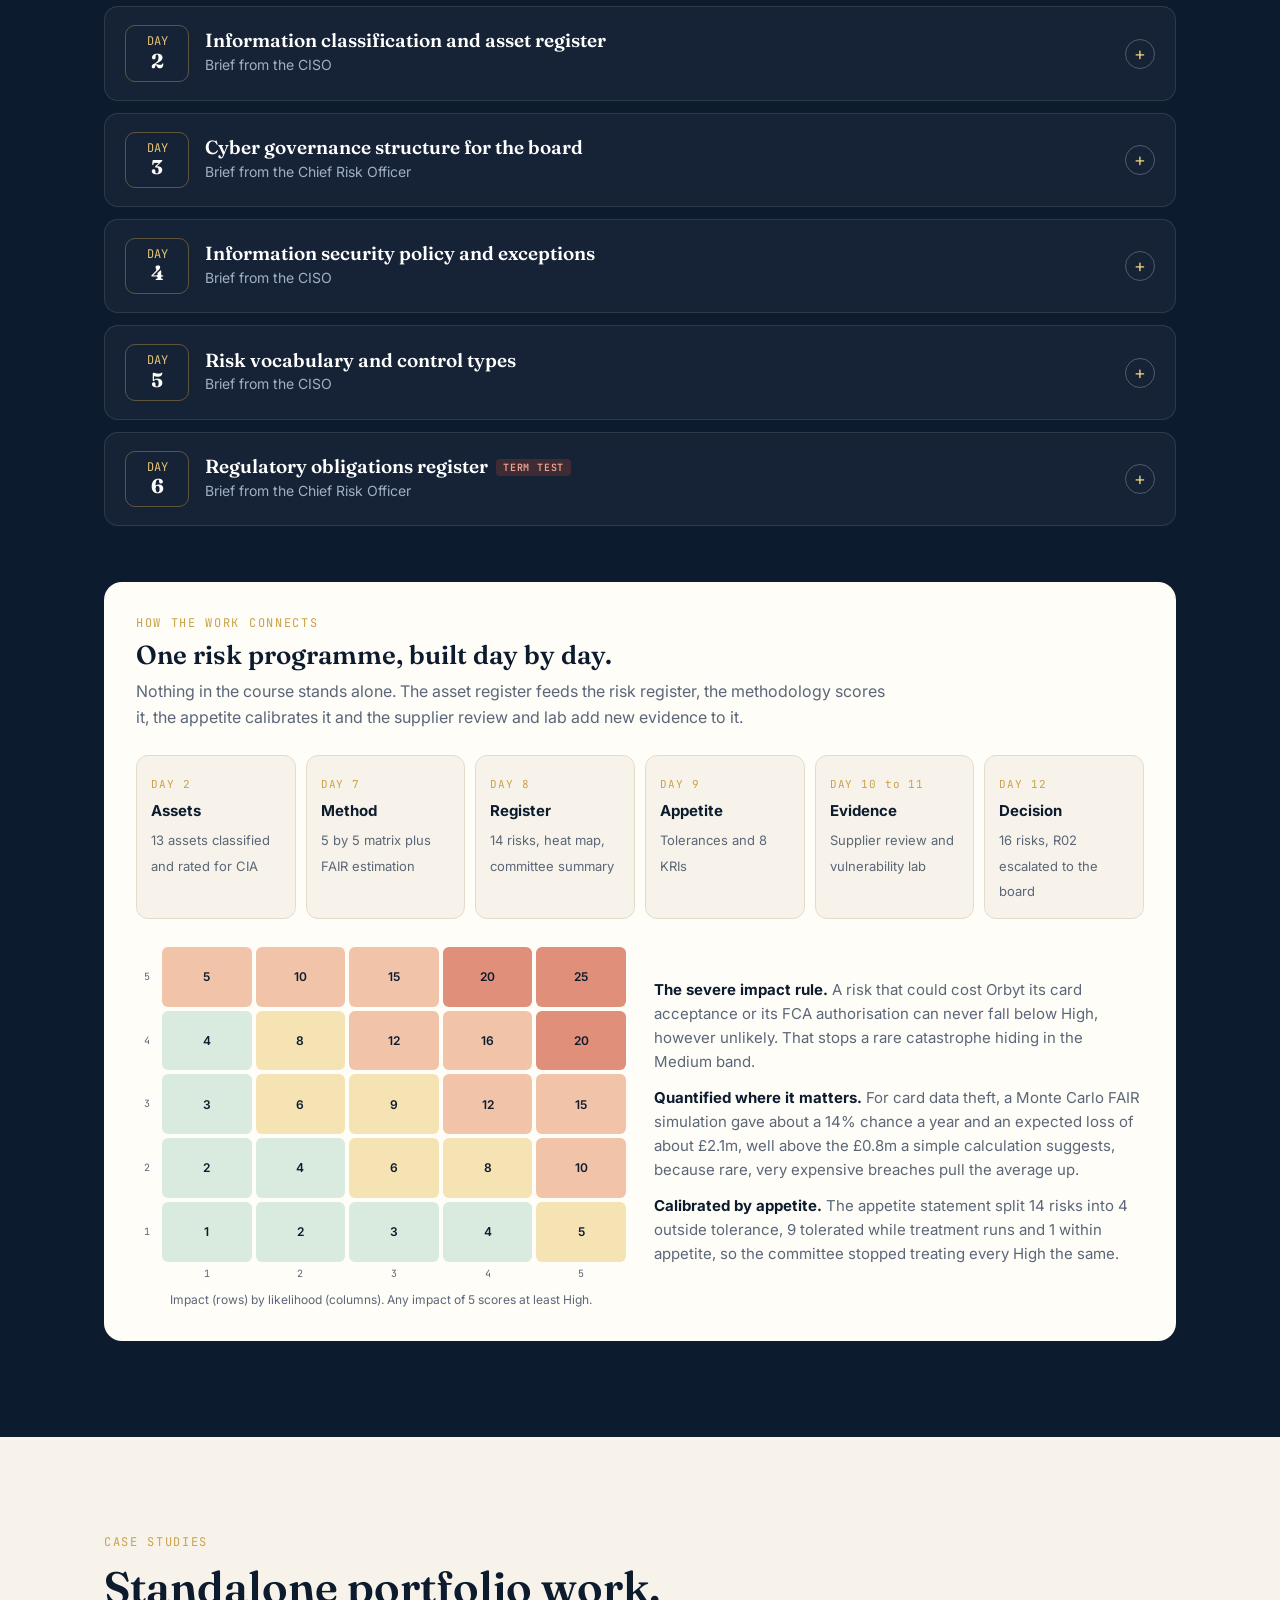
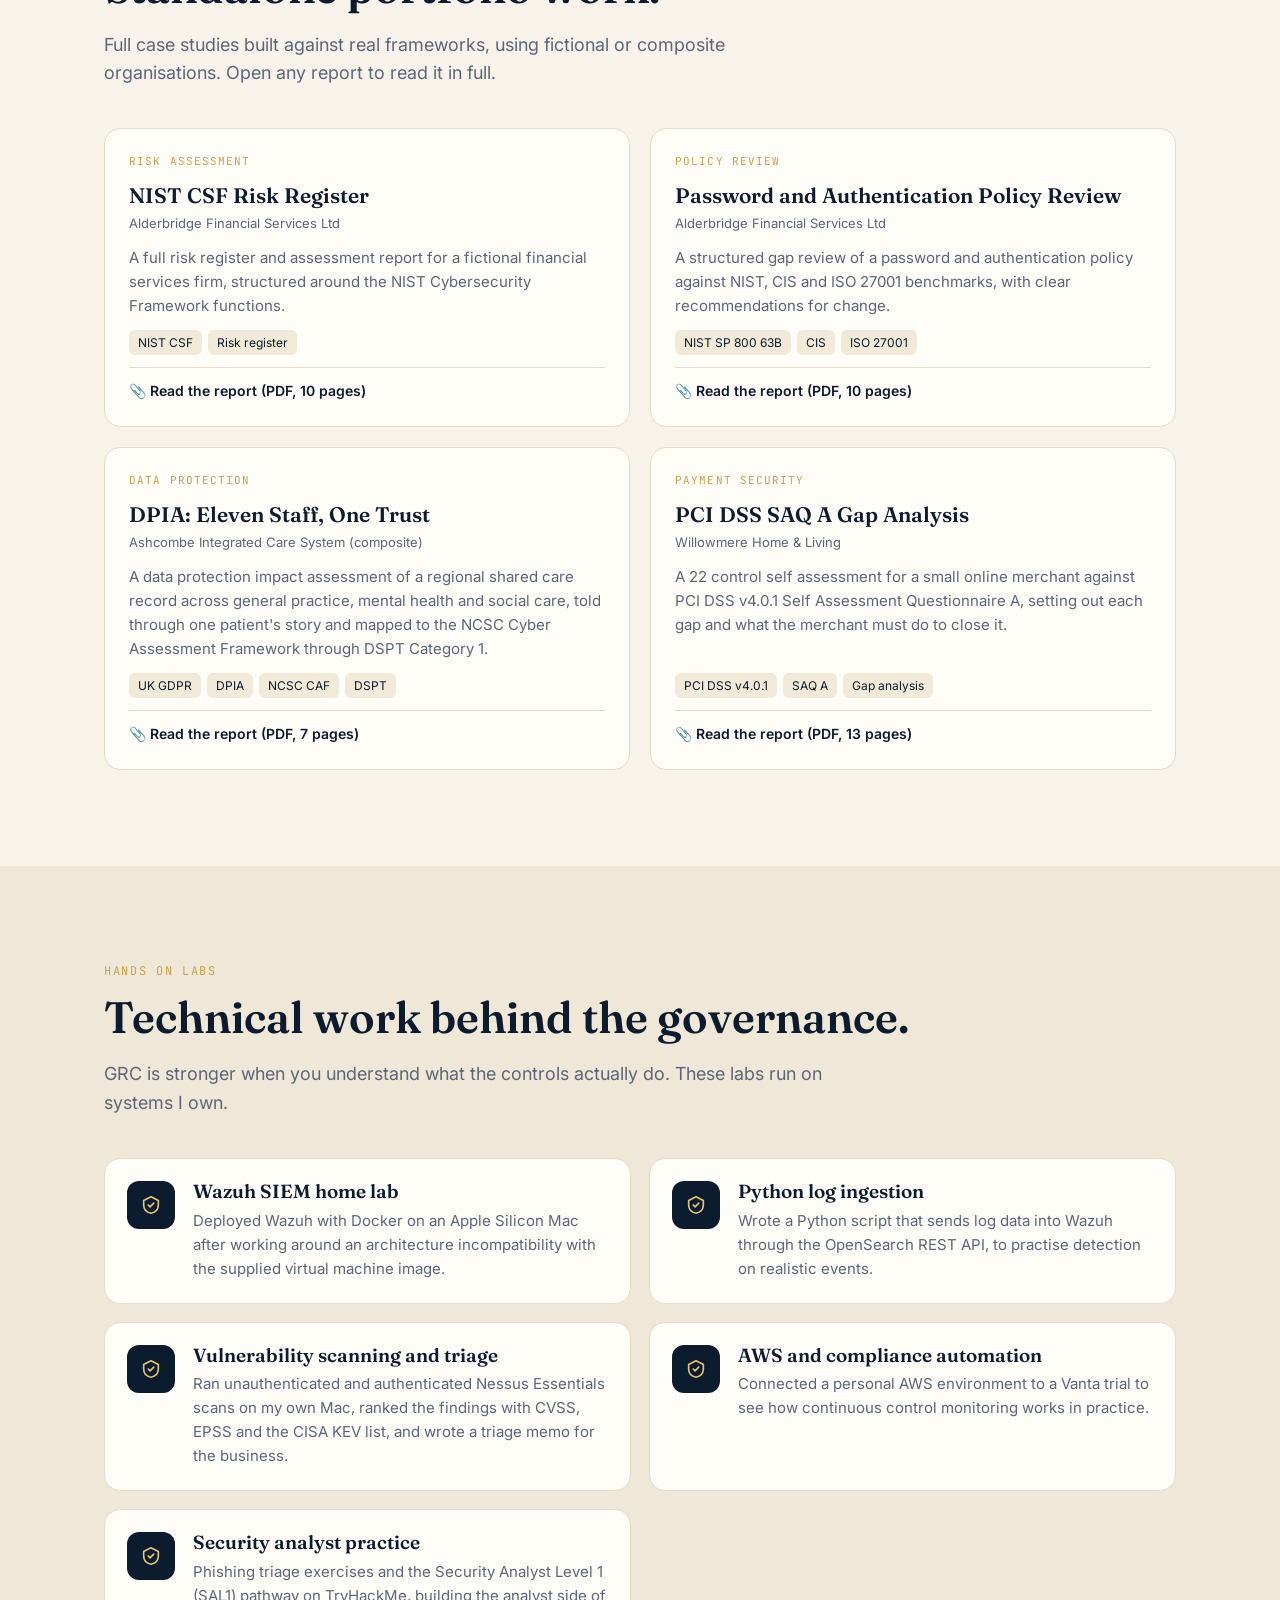
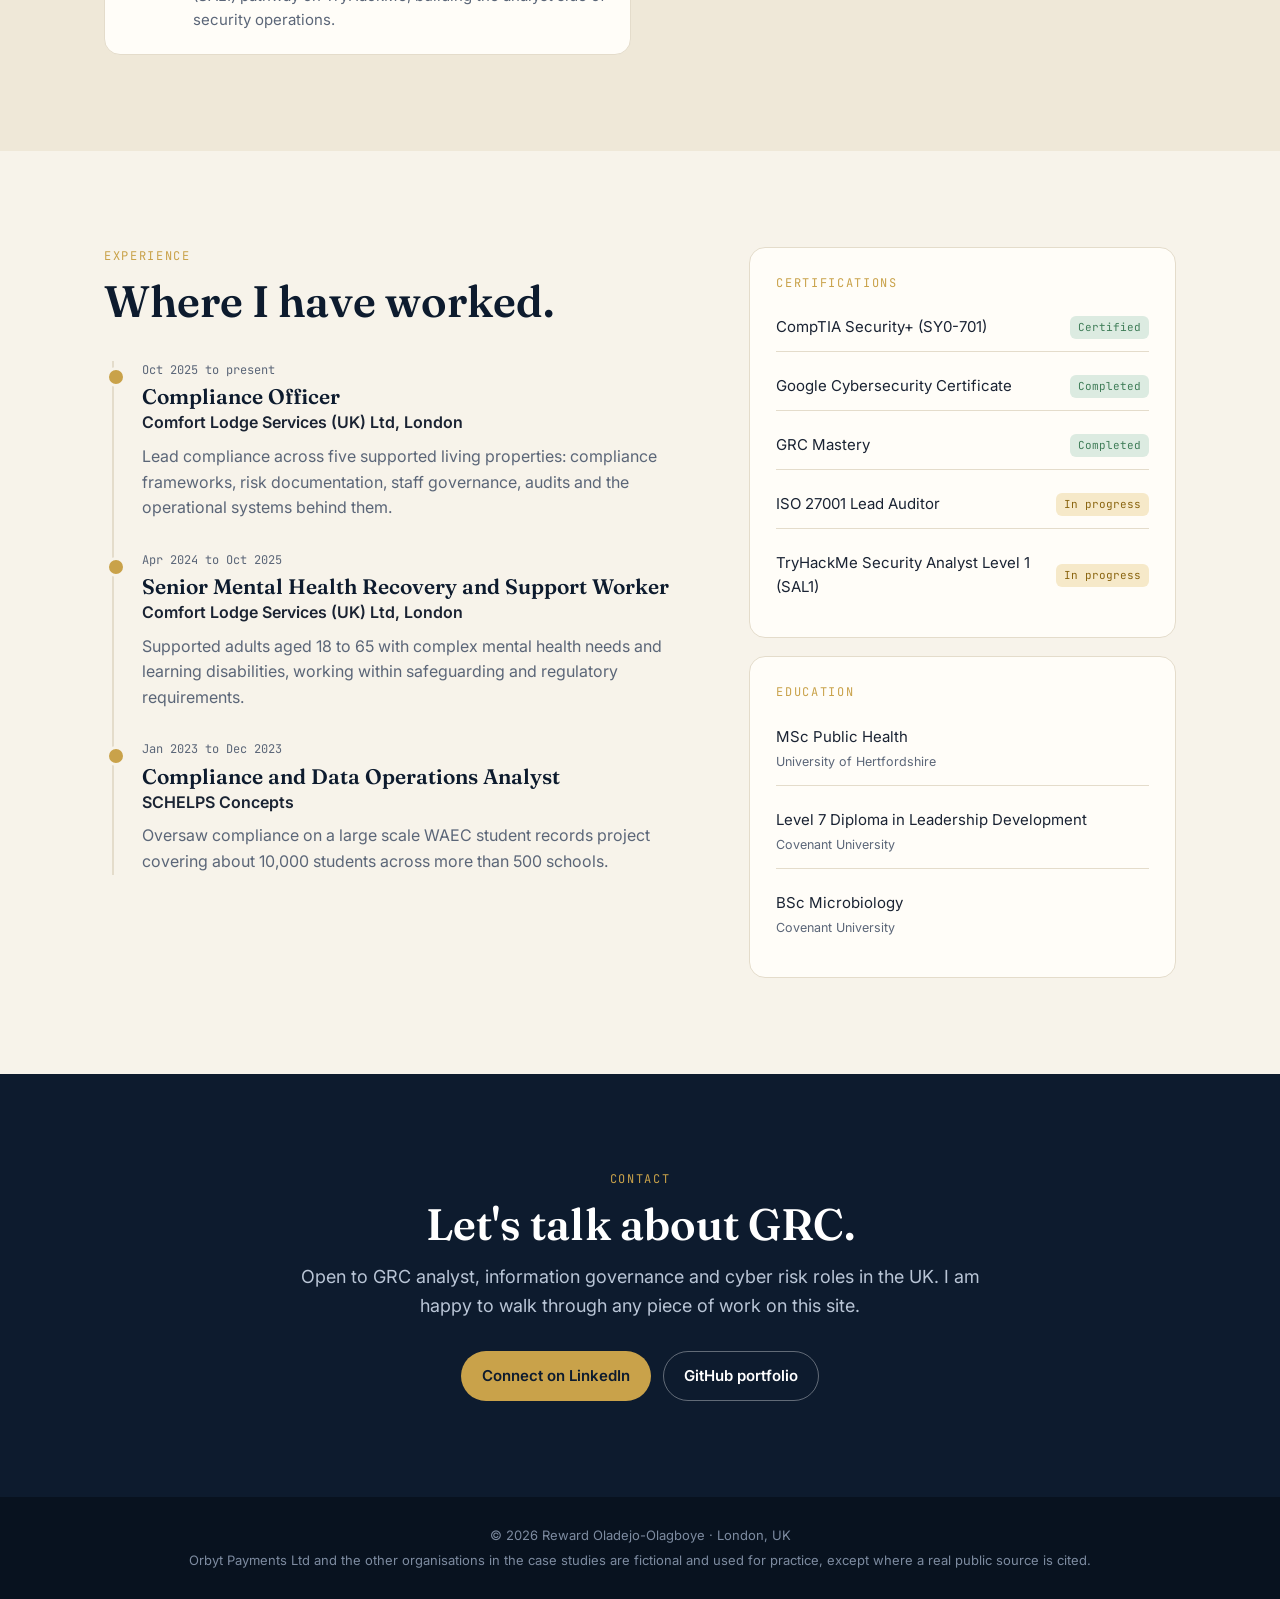
==== commit 25264d00: "Add files via upload" ====
--- a/index.html
+++ b/index.html
@@ -159,7 +159,7 @@
 .heat-note strong{color:var(--navy)}
 @media(max-width:860px){.heat{grid-template-columns:1fr}}
 
-.grid3{display:grid;grid-template-columns:repeat(3,1fr);gap:20px}
+.grid3{display:grid;grid-template-columns:repeat(2,1fr);gap:20px}
 @media(max-width:960px){.grid3{grid-template-columns:repeat(2,1fr)}}
 @media(max-width:620px){.grid3{grid-template-columns:1fr}}
 .cs{background:var(--paper);border:1px solid var(--rule);border-radius:16px;padding:24px;display:flex;flex-direction:column;gap:12px;transition:transform .2s,box-shadow .2s}
@@ -278,7 +278,7 @@
     <div class="stats">
       <div class="stat"><b>13</b><span>GRC School days completed at Orbyt</span></div>
       <div class="stat"><b>16</b><span>Risks in a live, formula driven register</span></div>
-      <div class="stat"><b>6</b><span>Standalone cybersecurity case studies</span></div>
+      <div class="stat"><b>4</b><span>Standalone cybersecurity case studies</span></div>
       <div class="stat"><b>Sec+</b><span>CompTIA Security+ certified</span></div>
     </div>
   </div>
@@ -369,7 +369,7 @@
     <div class="head">
       <div class="eyebrow">Case Studies</div>
       <h2>Standalone portfolio work.</h2>
-      <p class="lead">Full case studies built against real frameworks. Most use fictional organisations; the phishing analysis is based on a real, publicly documented incident. The full documents are in my GitHub repository.</p>
+      <p class="lead">Full case studies built against real frameworks, using fictional or composite organisations. Open any report to read it in full.</p>
     </div>
     <div class="grid3" id="cases"></div>
   </div>
@@ -513,18 +513,16 @@
       setTimeout(()=>{ty.className='typing';b.classList.add('show')},1100)},900)},1100);
 }
 TERMS.forEach((t,i)=>{const b=document.createElement('button');b.className='tab';b.setAttribute('role','tab');b.innerHTML=`${t.name} · ${t.title}<span class="state">${t.state}</span>`;b.onclick=()=>render(i);tabs.appendChild(b)});
-render(1);
+render(0);
 
 const REPO="https://github.com/rewardolagboye/Cybersecurity-Portfolio";
 const CASES=[
- {k:"Risk Assessment",t:"NIST CSF Risk Register",org:"Alderbridge Financial Services Ltd",d:"A full risk register and assessment report for a fictional financial services firm, structured around the NIST Cybersecurity Framework functions.",tags:["NIST CSF","Risk register"]},
- {k:"Policy Review",t:"Password and Authentication Policy Review",org:"",d:"A password and authentication policy reviewed and benchmarked against NIST SP 800 63B and ISO 27001, with clear recommendations for change.",tags:["NIST SP 800 63B","ISO 27001"]},
- {k:"Data Protection",t:"DPIA Mapped to the NCSC CAF",org:"",d:"A data protection impact assessment that links privacy risk to the NCSC Cyber Assessment Framework, so data protection and cyber resilience are assessed together.",tags:["UK GDPR","DPIA","NCSC CAF"]},
- {k:"Payment Security",t:"PCI DSS SAQ A Gap Analysis",org:"Willowmere Home & Living",d:"A gap analysis for a small online merchant against PCI DSS v4.0.1 Self Assessment Questionnaire A, setting out each gap and what the merchant must do to close it.",tags:["PCI DSS v4.0.1","SAQ A","Gap analysis"]},
- {k:"Threat Analysis",t:"Phishing Email Analysis",org:"Based on SANS ISC diary 27082",d:"Header forensics, attack chain reconstruction, an IOC table and MITRE ATT&CK mapping for a real, publicly documented phishing incident, with the source cited.",tags:["MITRE ATT&CK","IOCs","Email forensics"]},
- {k:"Assurance",t:"Stage Gate Assurance Review",org:"Meridian Community Retail",d:"Project and programme assurance modelled on the UK Government Gate Review process, with a RAID log and a sample stage gate review report.",tags:["Gate reviews","RAID log","Assurance"]}
+ {k:"Risk Assessment",t:"NIST CSF Risk Register",org:"Alderbridge Financial Services Ltd",d:"A full risk register and assessment report for a fictional financial services firm, structured around the NIST Cybersecurity Framework functions.",tags:["NIST CSF","Risk register"],f:"NIST CSF Risk Register and Assessment Report.pdf",pg:10},
+ {k:"Policy Review",t:"Password and Authentication Policy Review",org:"Alderbridge Financial Services Ltd",d:"A structured gap review of a password and authentication policy against NIST, CIS and ISO 27001 benchmarks, with clear recommendations for change.",tags:["NIST SP 800 63B","CIS","ISO 27001"],f:"Password and Authentication Policy Review.pdf",pg:10},
+ {k:"Data Protection",t:"DPIA: Eleven Staff, One Trust",org:"Ashcombe Integrated Care System (composite)",d:"A data protection impact assessment of a regional shared care record across general practice, mental health and social care, told through one patient's story and mapped to the NCSC Cyber Assessment Framework through DSPT Category 1.",tags:["UK GDPR","DPIA","NCSC CAF","DSPT"],f:"DPIA Shared Care Record NCSC CAF.pdf",pg:7},
+ {k:"Payment Security",t:"PCI DSS SAQ A Gap Analysis",org:"Willowmere Home & Living",d:"A 22 control self assessment for a small online merchant against PCI DSS v4.0.1 Self Assessment Questionnaire A, setting out each gap and what the merchant must do to close it.",tags:["PCI DSS v4.0.1","SAQ A","Gap analysis"],f:"PCI DSS SAQ A Gap Analysis.pdf",pg:13}
 ];
-document.getElementById('cases').innerHTML=CASES.map(c=>`<article class="cs"><div class="kind">${esc(c.k)}</div><h3>${esc(c.t)}</h3>${c.org?`<div style="font-size:13px;color:var(--muted);margin-top:-6px">${esc(c.org)}</div>`:''}<p>${esc(c.d)}</p><div class="tags">${c.tags.map(x=>`<span class="tag">${esc(x)}</span>`).join('')}</div><a class="more" href="${REPO}">View on GitHub →</a></article>`).join('');
+document.getElementById('cases').innerHTML=CASES.map(c=>`<article class="cs"><div class="kind">${esc(c.k)}</div><h3>${esc(c.t)}</h3>${c.org?`<div style="font-size:13px;color:var(--muted);margin-top:-6px">${esc(c.org)}</div>`:''}<p>${esc(c.d)}</p><div class="tags">${c.tags.map(x=>`<span class="tag">${esc(x)}</span>`).join('')}</div><a class="more" href="docs/${encodeURIComponent(c.f)}">📎 Read the report (PDF, ${c.pg} pages)</a></article>`).join('');
 
 const ICON='<svg width="22" height="22" viewBox="0 0 24 24" fill="none" stroke="#e3c578" stroke-width="1.8" stroke-linecap="round" stroke-linejoin="round"><path d="M12 3l8 4v5c0 5-3.5 8-8 9-4.5-1-8-4-8-9V7z"/><path d="M9 12l2 2 4-4"/></svg>';
 const LABS=[
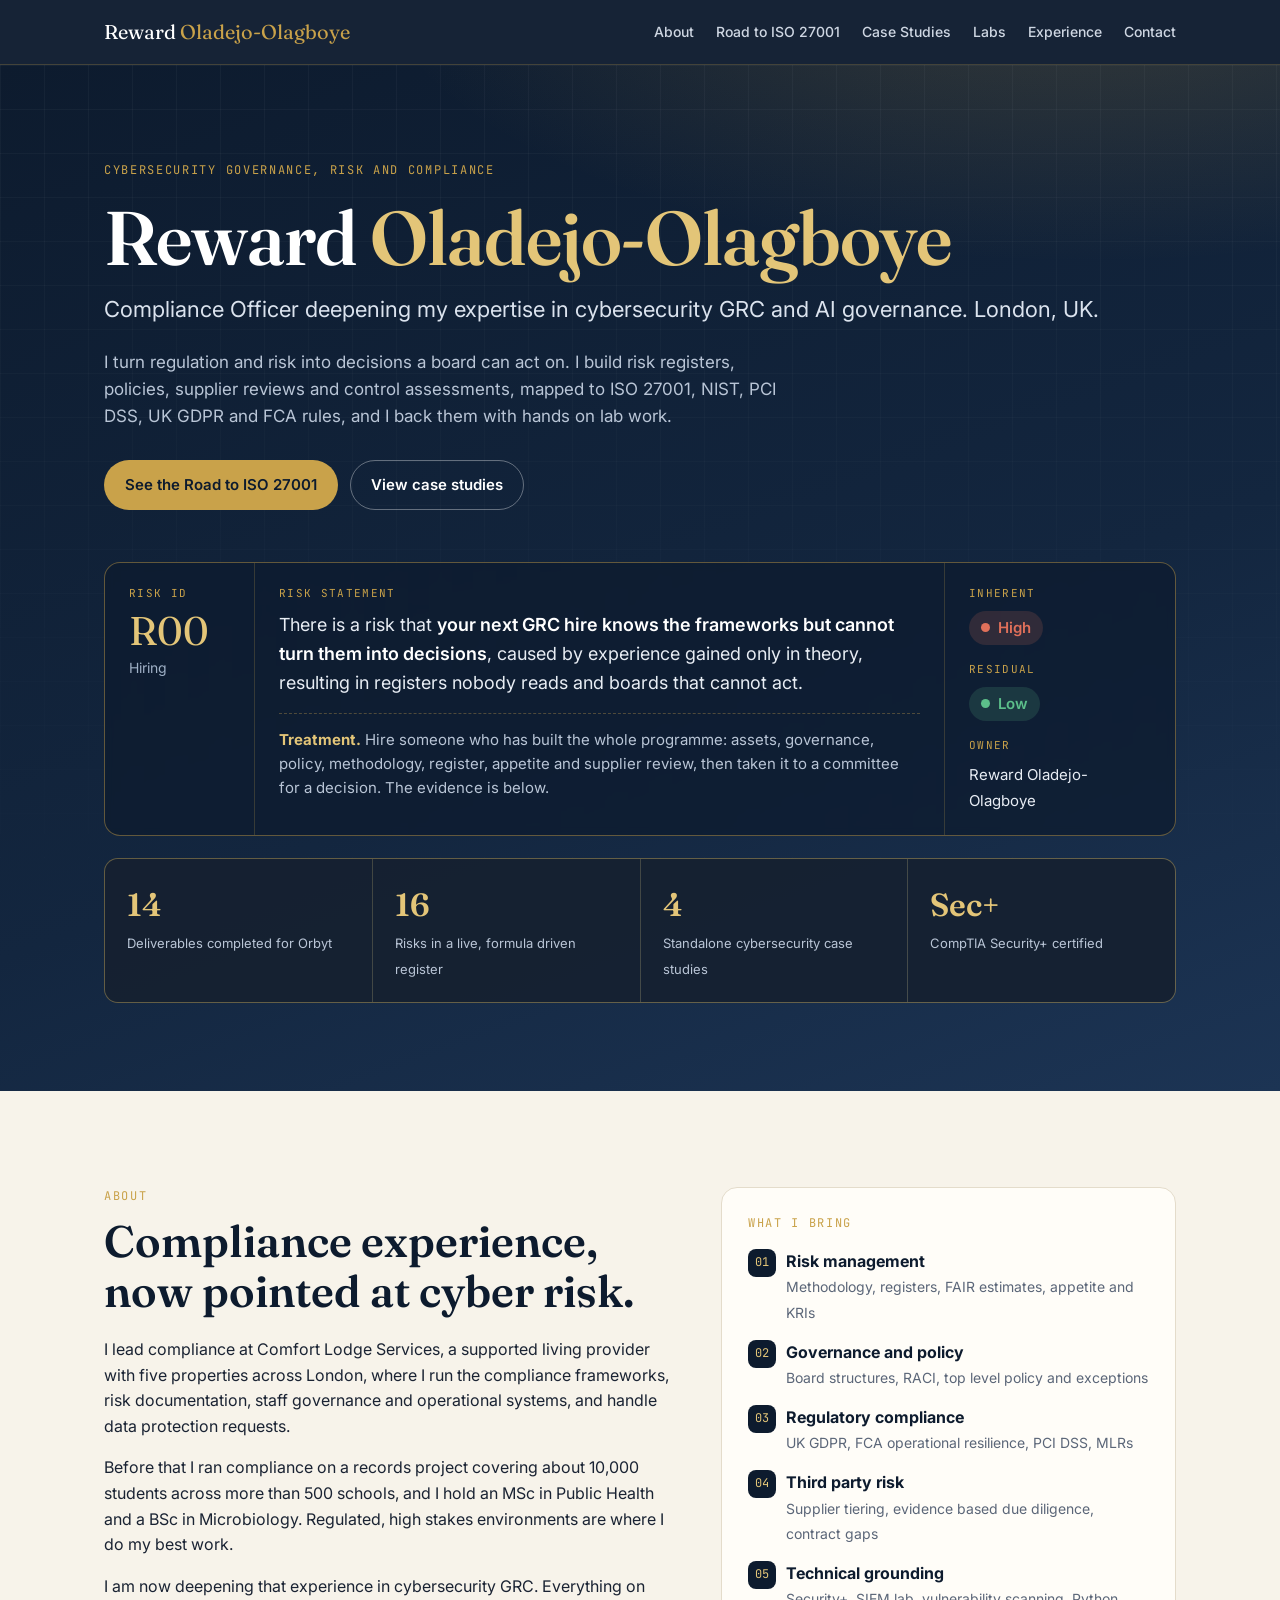
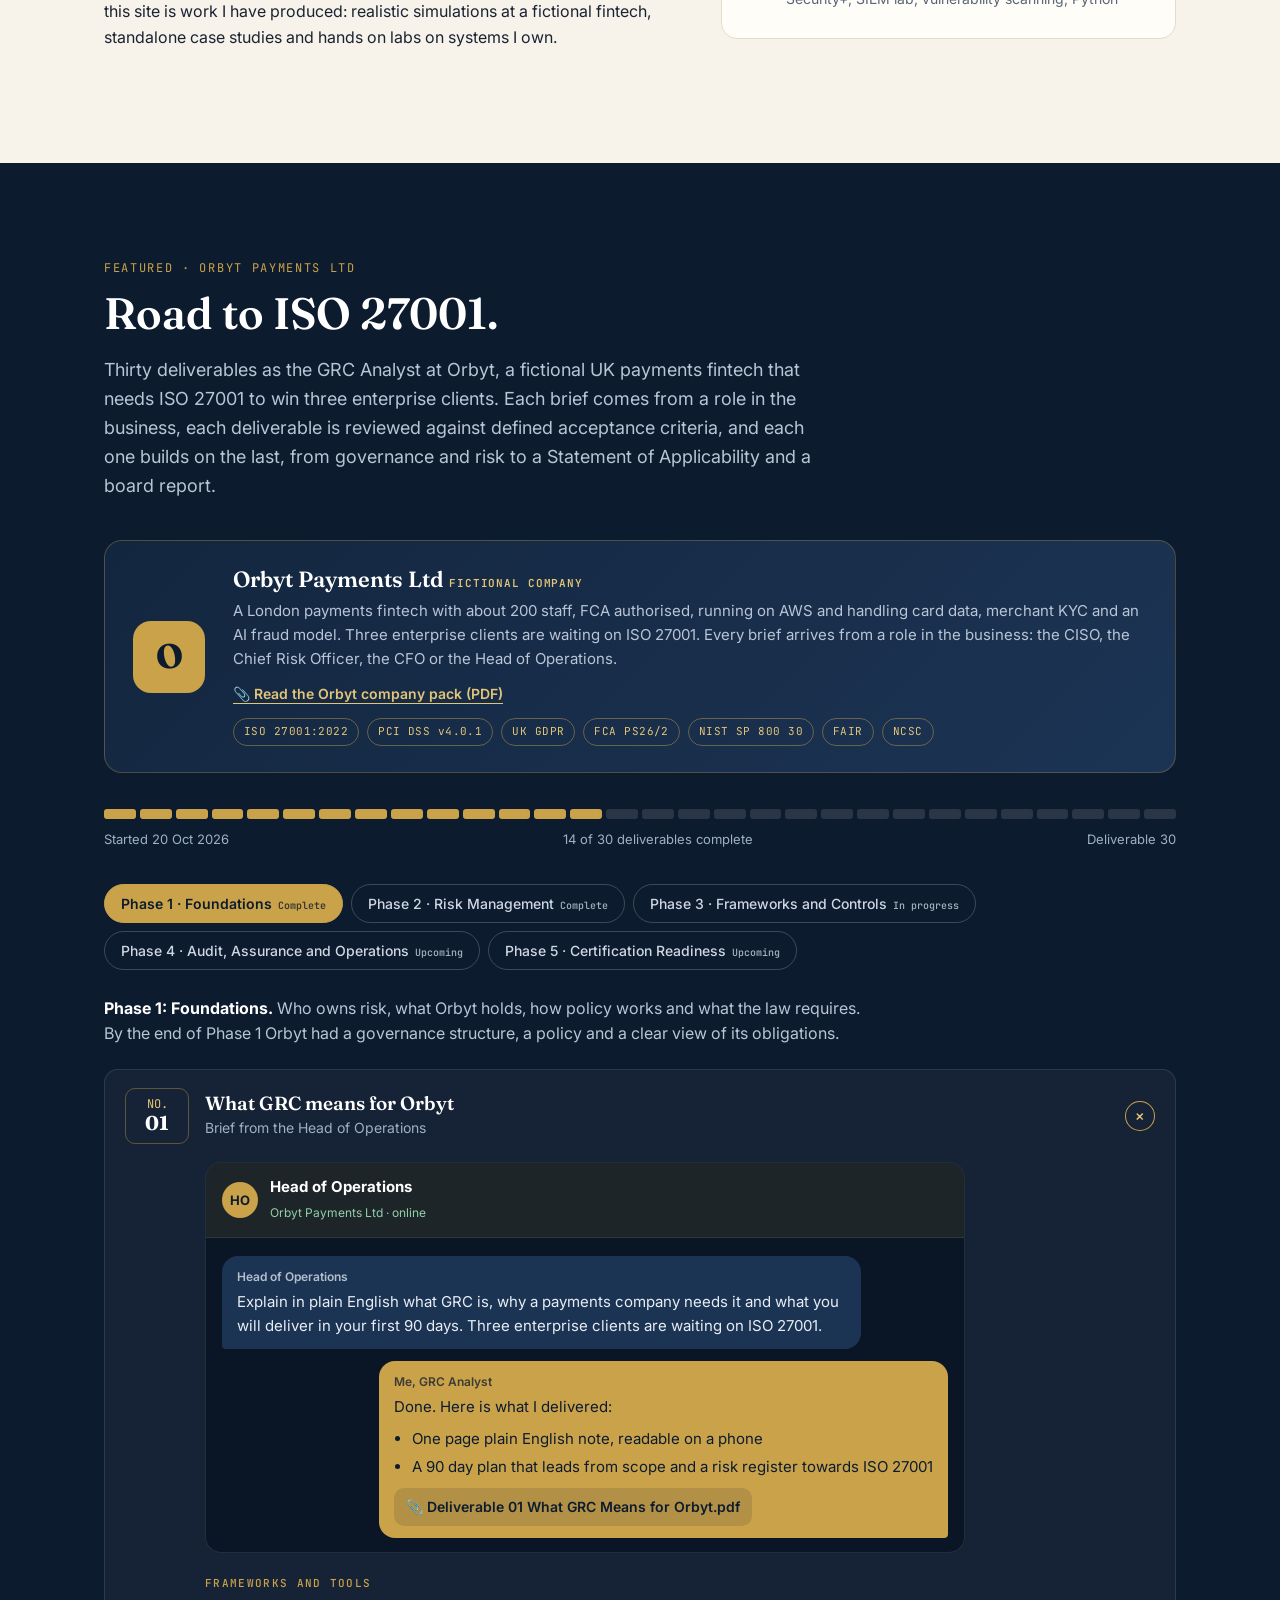
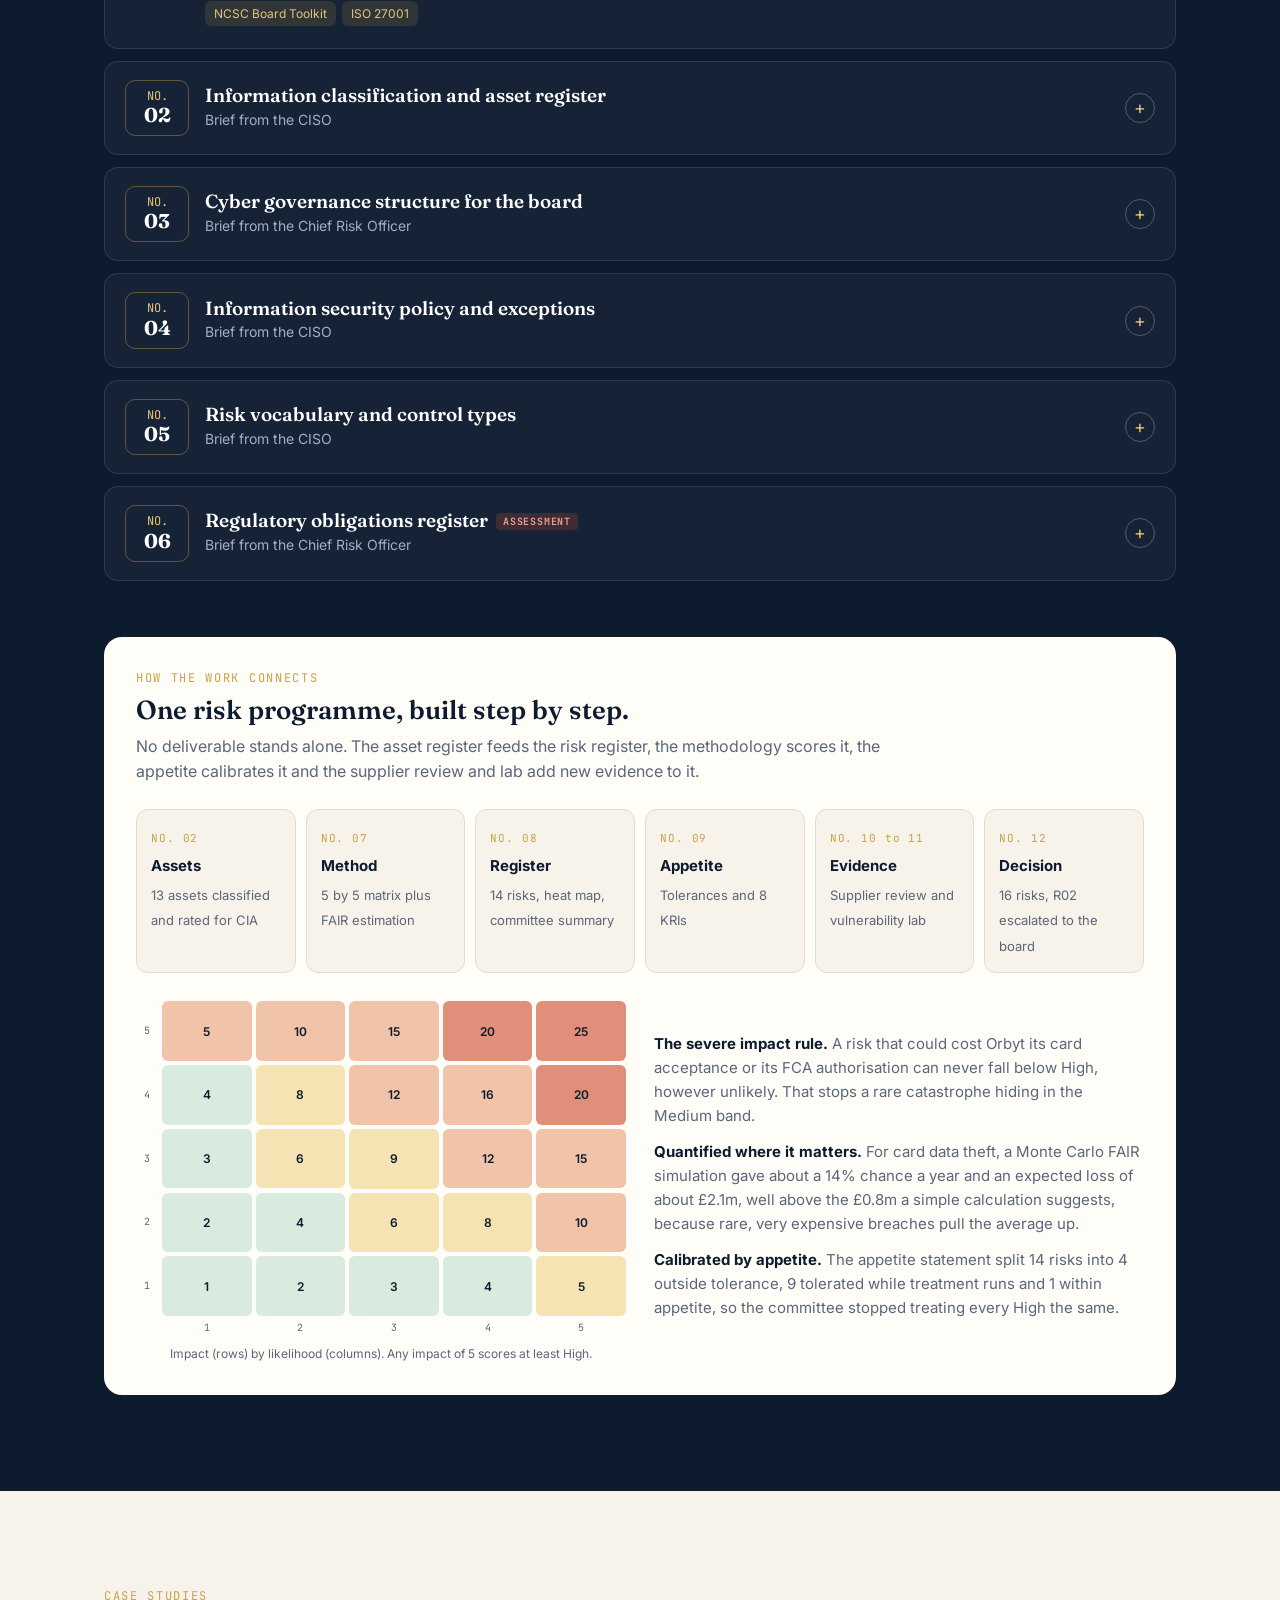
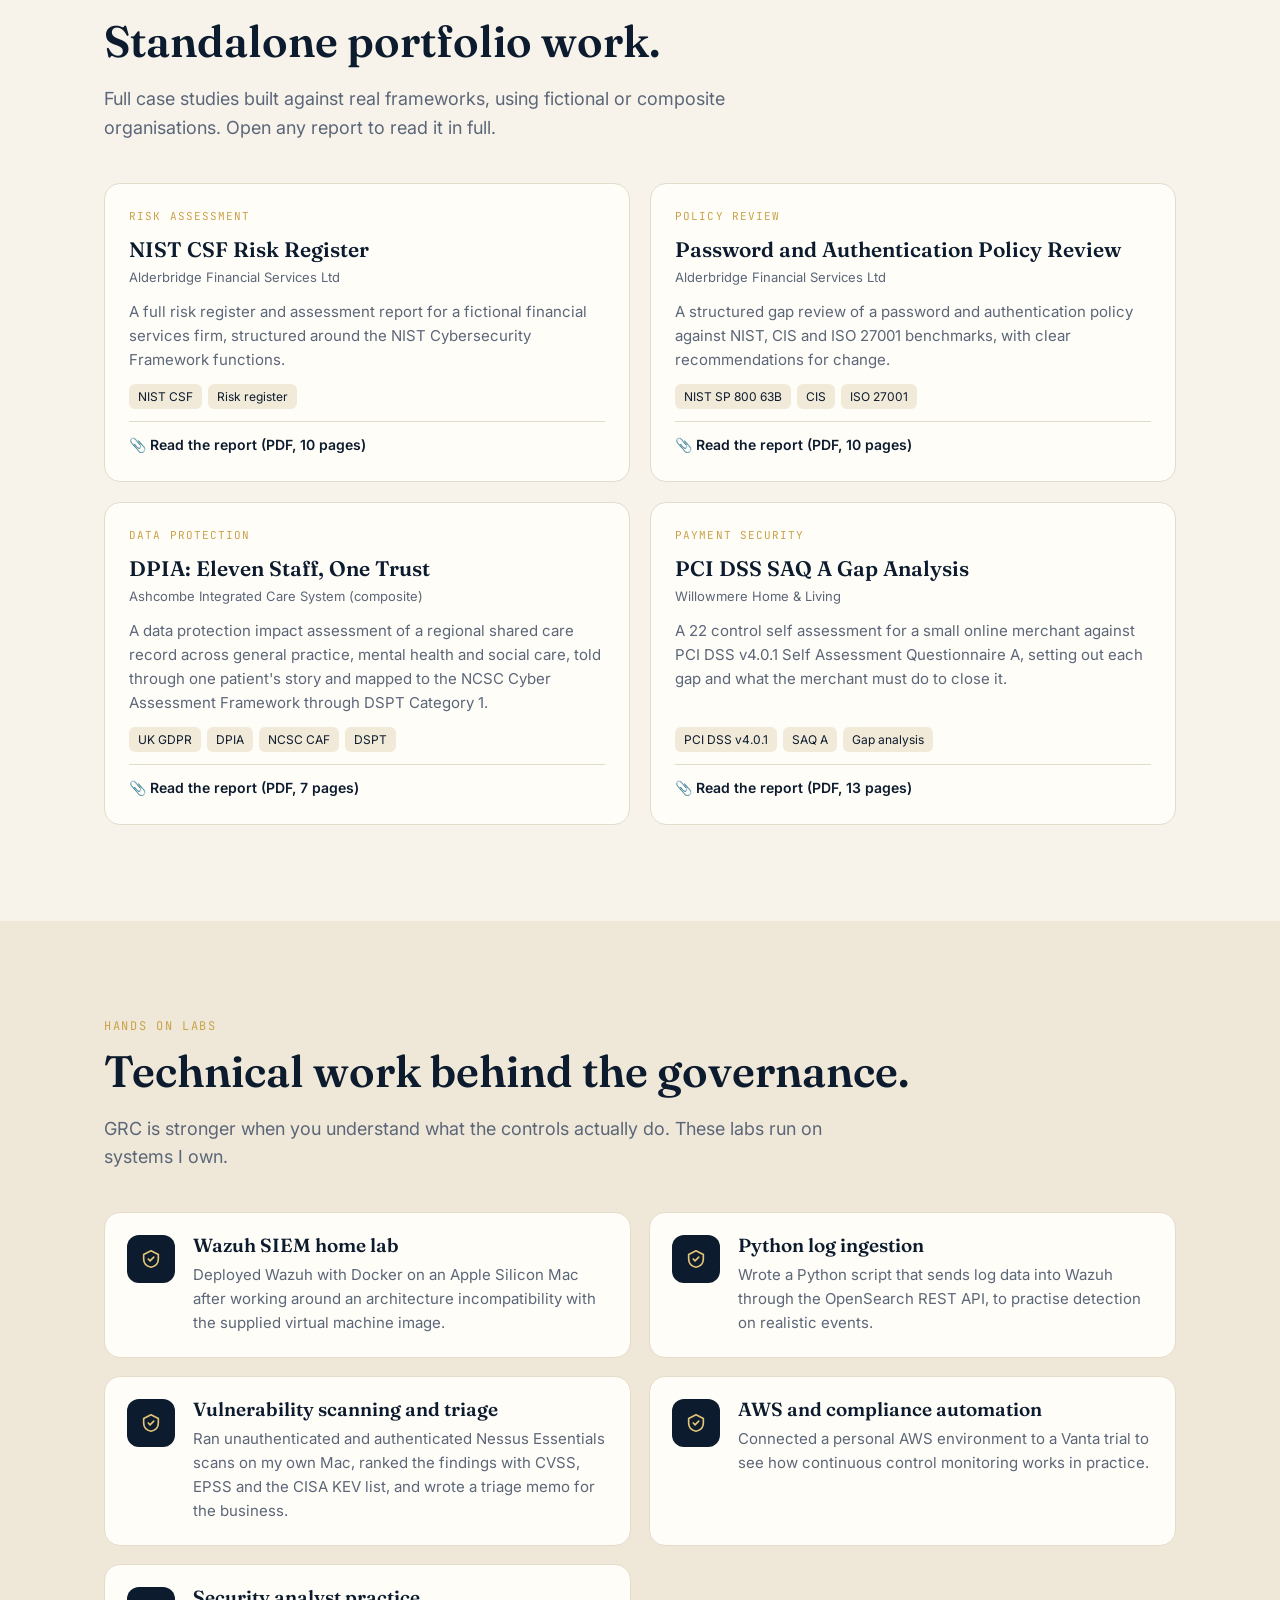
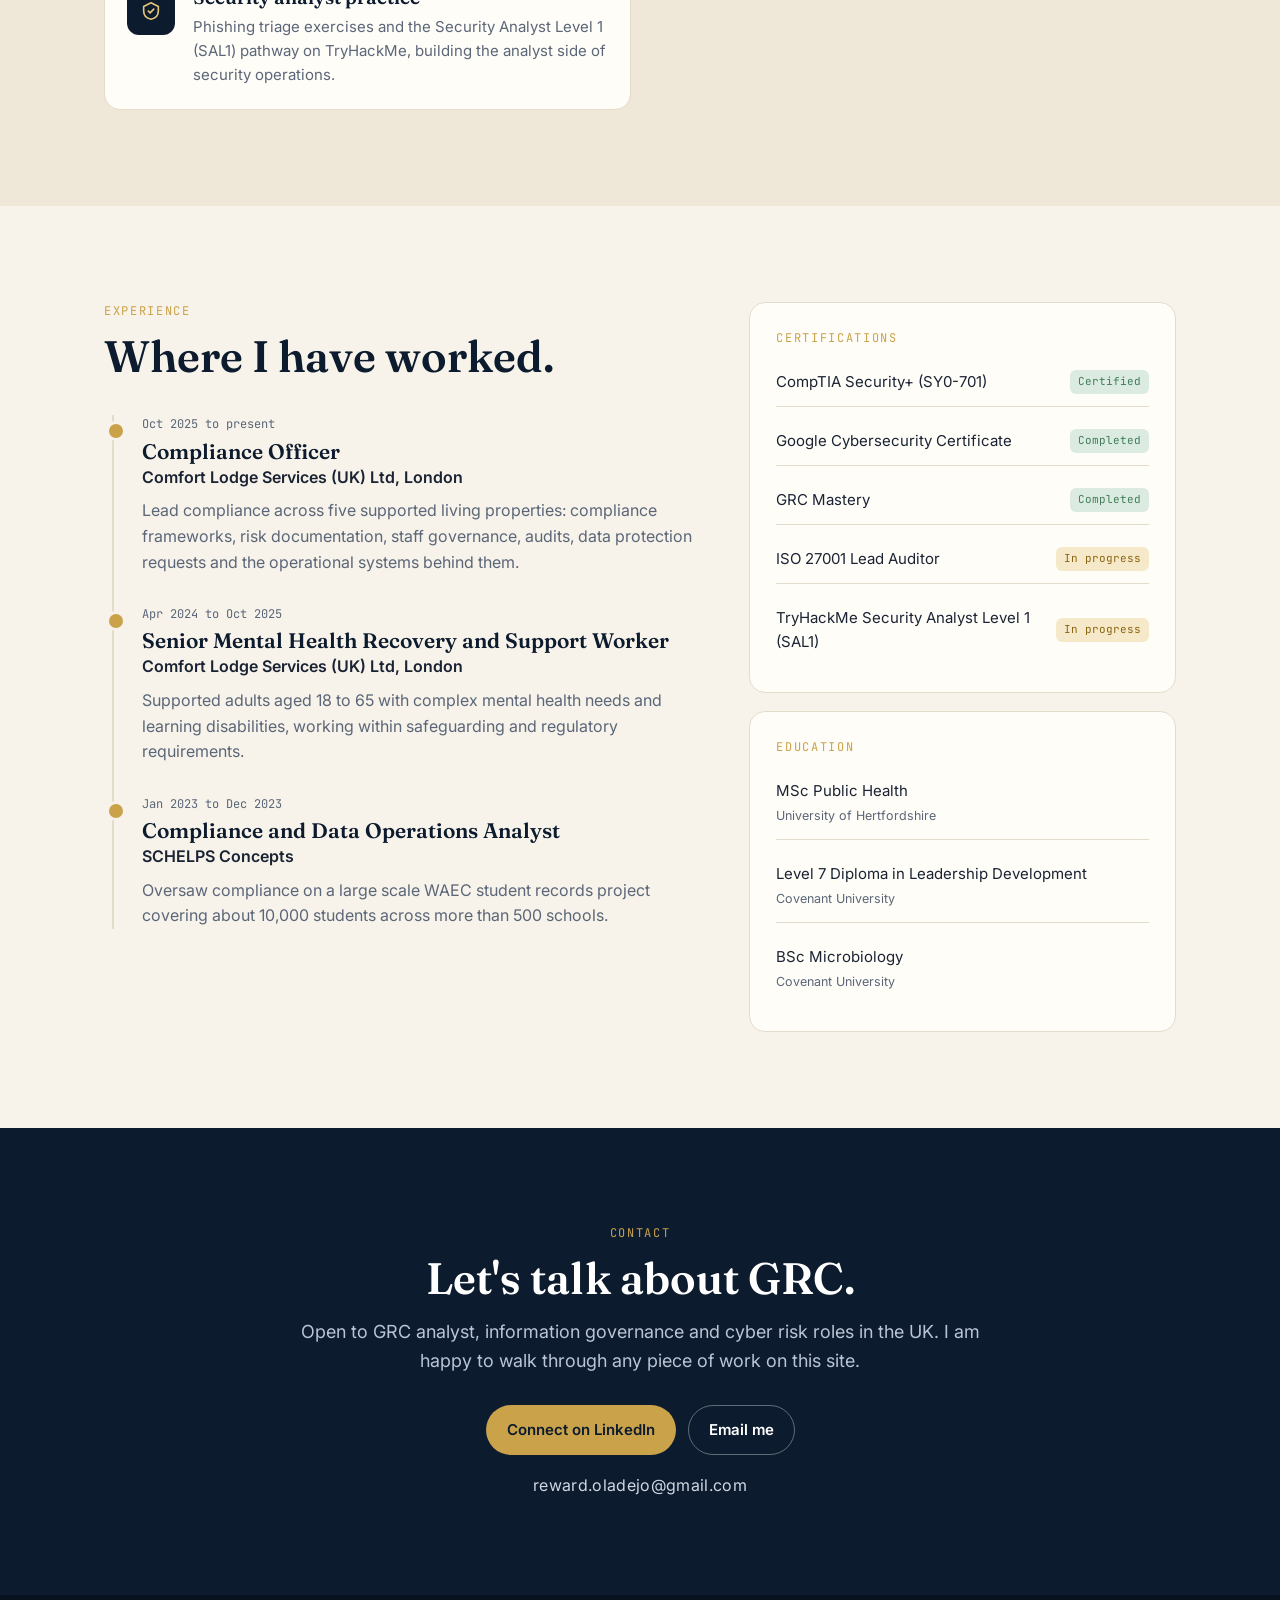
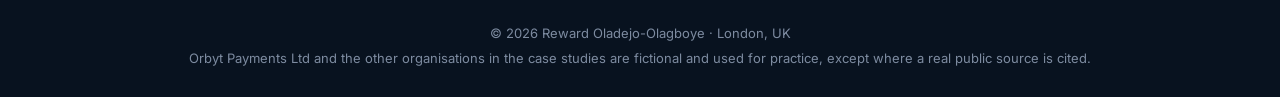
==== commit 6c9d1db6: "Add files via upload" ====
--- a/index.html
+++ b/index.html
@@ -4,7 +4,7 @@
 <meta charset="utf-8">
 <meta name="viewport" content="width=device-width, initial-scale=1">
 <title>Reward Oladejo-Olagboye | Cybersecurity GRC Portfolio</title>
-<meta name="description" content="Portfolio of Reward Oladejo-Olagboye: cybersecurity governance, risk and compliance work, case studies, labs and the 30 day GRC School at Orbyt.">
+<meta name="description" content="Portfolio of Reward Oladejo-Olagboye: cybersecurity governance, risk and compliance work, case studies, labs and Orbyt Payments Ltd: Road to ISO 27001.">
 <link rel="preconnect" href="https://fonts.googleapis.com">
 <link rel="preconnect" href="https://fonts.gstatic.com" crossorigin>
 <link href="https://fonts.googleapis.com/css2?family=Fraunces:opsz,wght@9..144,500;9..144,600;9..144,700&family=Inter:wght@400;500;600&family=JetBrains+Mono:wght@500&display=swap" rel="stylesheet">
@@ -199,6 +199,7 @@
 #contact h2{color:#fff}
 #contact .lead{color:#b9c5d6;margin:14px auto 30px}
 #contact .cta{justify-content:center}
+#contact .mail{margin:18px 0 0;color:#cfd7e3;font-size:16px;letter-spacing:.02em;user-select:all}
 footer{background:#08121f;color:#7d8ba0;font-size:13px;padding:24px 0;text-align:center}
 footer p{margin:4px 0}
 @media (prefers-reduced-motion: reduce){*{transition:none!important;scroll-behavior:auto!important}}
@@ -240,7 +241,7 @@
     <a class="brand" href="#top">Reward <span>Oladejo-Olagboye</span></a>
     <div class="links">
       <a href="#about">About</a>
-      <a href="#school">GRC School</a>
+      <a href="#school">Road to ISO 27001</a>
       <a href="#work">Case Studies</a>
       <a href="#labs">Labs</a>
       <a href="#experience">Experience</a>
@@ -253,12 +254,11 @@
   <div class="wrap">
     <div class="eyebrow">Cybersecurity Governance, Risk and Compliance</div>
     <h1>Reward <em>Oladejo-Olagboye</em></h1>
-    <p class="role">Compliance Officer moving into cybersecurity GRC and AI governance. London, UK.</p>
+    <p class="role">Compliance Officer deepening my expertise in cybersecurity GRC and AI governance. London, UK.</p>
     <p class="intro">I turn regulation and risk into decisions a board can act on. I build risk registers, policies, supplier reviews and control assessments, mapped to ISO 27001, NIST, PCI DSS, UK GDPR and FCA rules, and I back them with hands on lab work.</p>
     <div class="cta">
-      <a class="btn gold" href="#school">See the 30 day GRC School</a>
+      <a class="btn gold" href="#school">See the Road to ISO 27001</a>
       <a class="btn ghost" href="#work">View case studies</a>
-      <a class="btn ghost" href="https://github.com/rewardolagboye/Cybersecurity-Portfolio">GitHub</a>
     </div>
 
     <div class="r00" aria-label="Risk register entry R00">
@@ -276,7 +276,7 @@
     </div>
 
     <div class="stats">
-      <div class="stat"><b>13</b><span>GRC School days completed at Orbyt</span></div>
+      <div class="stat"><b>14</b><span>Deliverables completed for Orbyt</span></div>
       <div class="stat"><b>16</b><span>Risks in a live, formula driven register</span></div>
       <div class="stat"><b>4</b><span>Standalone cybersecurity case studies</span></div>
       <div class="stat"><b>Sec+</b><span>CompTIA Security+ certified</span></div>
@@ -289,9 +289,9 @@
     <div>
       <div class="eyebrow">About</div>
       <h2 style="margin:10px 0 20px">Compliance experience, now pointed at cyber risk.</h2>
-      <p>I lead compliance at Comfort Lodge Services, a supported living provider with five properties across London, where I run the compliance frameworks, risk documentation, staff governance and operational systems.</p>
+      <p>I lead compliance at Comfort Lodge Services, a supported living provider with five properties across London, where I run the compliance frameworks, risk documentation, staff governance and operational systems, and handle data protection requests.</p>
       <p>Before that I ran compliance on a records project covering about 10,000 students across more than 500 schools, and I hold an MSc in Public Health and a BSc in Microbiology. Regulated, high stakes environments are where I do my best work.</p>
-      <p>I am now moving that experience into cybersecurity GRC. Everything on this site is work I have produced: realistic simulations at a fictional fintech, standalone case studies and hands on labs on systems I own.</p>
+      <p>I am now deepening that experience in cybersecurity GRC. Everything on this site is work I have produced: realistic simulations at a fictional fintech, standalone case studies and hands on labs on systems I own.</p>
     </div>
     <div class="card">
       <div class="eyebrow" style="margin-bottom:16px">What I bring</div>
@@ -309,9 +309,9 @@
 <section id="school">
   <div class="wrap">
     <div class="head">
-      <div class="eyebrow">Featured · 30 Day GRC School</div>
-      <h2>Thirty days as the GRC Analyst at Orbyt.</h2>
-      <p class="lead">A structured, school style programme I am completing from 20 October 2026: two hours a day, a quiz, a primary source reading and a realistic job simulation every day, graded against a rubric. Each simulation produces a real deliverable, and each one builds on the last.</p>
+      <div class="eyebrow">Featured · Orbyt Payments Ltd</div>
+      <h2>Road to ISO 27001.</h2>
+      <p class="lead">Thirty deliverables as the GRC Analyst at Orbyt, a fictional UK payments fintech that needs ISO 27001 to win three enterprise clients. Each brief comes from a role in the business, each deliverable is reviewed against defined acceptance criteria, and each one builds on the last, from governance and risk to a Statement of Applicability and a board report.</p>
     </div>
 
     <div class="orbyt">
@@ -325,22 +325,22 @@
     </div>
 
     <div class="progress" id="progress"></div>
-    <div class="progress-label"><span>Day 1 · 20 Oct 2026</span><span id="progress-text"></span><span>Day 30</span></div>
+    <div class="progress-label"><span>Started 20 Oct 2026</span><span id="progress-text"></span><span>Deliverable 30</span></div>
 
     <div class="tabs" role="tablist" id="tabs"></div>
     <div id="term"></div>
 
     <div class="thread">
       <div class="eyebrow">How the work connects</div>
-      <h3 style="margin-top:8px">One risk programme, built day by day.</h3>
-      <p>Nothing in the course stands alone. The asset register feeds the risk register, the methodology scores it, the appetite calibrates it and the supplier review and lab add new evidence to it.</p>
+      <h3 style="margin-top:8px">One risk programme, built step by step.</h3>
+      <p>No deliverable stands alone. The asset register feeds the risk register, the methodology scores it, the appetite calibrates it and the supplier review and lab add new evidence to it.</p>
       <div class="flow">
-        <div class="step"><small>DAY 2</small><strong>Assets</strong><span>13 assets classified and rated for CIA</span></div>
-        <div class="step"><small>DAY 7</small><strong>Method</strong><span>5 by 5 matrix plus FAIR estimation</span></div>
-        <div class="step"><small>DAY 8</small><strong>Register</strong><span>14 risks, heat map, committee summary</span></div>
-        <div class="step"><small>DAY 9</small><strong>Appetite</strong><span>Tolerances and 8 KRIs</span></div>
-        <div class="step"><small>DAY 10 to 11</small><strong>Evidence</strong><span>Supplier review and vulnerability lab</span></div>
-        <div class="step"><small>DAY 12</small><strong>Decision</strong><span>16 risks, R02 escalated to the board</span></div>
+        <div class="step"><small>NO. 02</small><strong>Assets</strong><span>13 assets classified and rated for CIA</span></div>
+        <div class="step"><small>NO. 07</small><strong>Method</strong><span>5 by 5 matrix plus FAIR estimation</span></div>
+        <div class="step"><small>NO. 08</small><strong>Register</strong><span>14 risks, heat map, committee summary</span></div>
+        <div class="step"><small>NO. 09</small><strong>Appetite</strong><span>Tolerances and 8 KRIs</span></div>
+        <div class="step"><small>NO. 10 to 11</small><strong>Evidence</strong><span>Supplier review and vulnerability lab</span></div>
+        <div class="step"><small>NO. 12</small><strong>Decision</strong><span>16 risks, R02 escalated to the board</span></div>
       </div>
       <div class="heat">
         <div>
@@ -392,7 +392,7 @@
       <div class="eyebrow">Experience</div>
       <h2 style="margin:10px 0 34px">Where I have worked.</h2>
       <div class="timeline">
-        <div class="job"><div class="when">Oct 2025 to present</div><h3>Compliance Officer</h3><div class="org">Comfort Lodge Services (UK) Ltd, London</div><p>Lead compliance across five supported living properties: compliance frameworks, risk documentation, staff governance, audits and the operational systems behind them.</p></div>
+        <div class="job"><div class="when">Oct 2025 to present</div><h3>Compliance Officer</h3><div class="org">Comfort Lodge Services (UK) Ltd, London</div><p>Lead compliance across five supported living properties: compliance frameworks, risk documentation, staff governance, audits, data protection requests and the operational systems behind them.</p></div>
         <div class="job"><div class="when">Apr 2024 to Oct 2025</div><h3>Senior Mental Health Recovery and Support Worker</h3><div class="org">Comfort Lodge Services (UK) Ltd, London</div><p>Supported adults aged 18 to 65 with complex mental health needs and learning disabilities, working within safeguarding and regulatory requirements.</p></div>
         <div class="job"><div class="when">Jan 2023 to Dec 2023</div><h3>Compliance and Data Operations Analyst</h3><div class="org">SCHELPS Concepts</div><p>Oversaw compliance on a large scale WAEC student records project covering about 10,000 students across more than 500 schools.</p></div>
       </div>
@@ -427,8 +427,9 @@
     <p class="lead">Open to GRC analyst, information governance and cyber risk roles in the UK. I am happy to walk through any piece of work on this site.</p>
     <div class="cta">
       <a class="btn gold" href="https://www.linkedin.com/in/reward-oladejo-olagboye-b707b9247">Connect on LinkedIn</a>
-      <a class="btn ghost" href="https://github.com/rewardolagboye/Cybersecurity-Portfolio">GitHub portfolio</a>
-    </div>
+      <a class="btn ghost" href="mailto:reward.oladejo@gmail.com">Email me</a>
+    </div>
+    <p class="mail">reward.oladejo@gmail.com</p>
   </div>
 </section>
 
@@ -441,7 +442,7 @@
 
 <script>
 const TERMS=[
- {name:"Term 1",title:"Foundations",state:"Complete",intro:"Who owns risk, what Orbyt holds, how policy works and what the law requires. By the end of Term 1 Orbyt had a governance structure, a policy and a clear view of its obligations.",days:[
+ {name:"Phase 1",title:"Foundations",state:"Complete",intro:"Who owns risk, what Orbyt holds, how policy works and what the law requires. By the end of Phase 1 Orbyt had a governance structure, a policy and a clear view of its obligations.",days:[
   {n:1,t:"What GRC means for Orbyt",from:"Head of Operations",brief:"Explain in plain English what GRC is, why a payments company needs it and what you will deliver in your first 90 days. Three enterprise clients are waiting on ISO 27001.",built:["One page plain English note, readable on a phone","A 90 day plan that leads from scope and a risk register towards ISO 27001"],tags:["NCSC Board Toolkit","ISO 27001"]},
   {n:2,t:"Information classification and asset register",from:"CISO",brief:"Card data, KYC documents and marketing lists all live side by side and nobody labels anything. Give us a classification scheme and a starter asset register.",built:["Four level scheme (Public, Internal, Confidential, Restricted) with storage, sharing, encryption and disposal rules","Register of 13 information assets with owners, locations and CIA ratings","Crown jewels identified, including which sit with suppliers","Five findings carried into the risk register, starting with suspicious activity reports on a shared drive"],tags:["ISO 27001 A.5.9 to A.5.13","UK GDPR","CIA triad"]},
   {n:3,t:"Cyber governance structure for the board",from:"Chief Risk Officer",brief:"The board wants to know who owns cyber risk. Nobody could answer. The CISO reports to the CTO, there is no security committee and no internal audit.",built:["Governance structure from the board down, with executive accountability for cyber formally assigned to the CEO","Board Risk Committee widened into an Audit and Risk Committee so internal audit reports independently","Security Committee terms of reference, chaired by the CEO, doubling as the ISO 27001 management review","Three lines mapping, a co sourced internal audit model and a RACI for six key activities"],tags:["Cyber Governance Code of Practice","Three lines model","RACI","ISO 27001 cl. 9.3"]},
@@ -449,48 +450,49 @@
   {n:5,t:"Risk vocabulary and control types",from:"CISO",brief:"Give the business a shared risk language and show how real risks map to controls.",built:["One page glossary of 12 terms, with risk and issue set side by side","Five model risk statements, each with a threat and vulnerability named separately","Controls tagged by type (preventive, detective, corrective, deterrent, compensating) and category, with ISO 27001 and PCI DSS references"],tags:["ISO 27005","Control types","ISO 27001 Annex A"]},
   {n:6,t:"Regulatory obligations register",from:"Chief Risk Officer",brief:"Every time the board asks what we are required to do on security, three people give three different answers. Build one view, set our priorities, and settle whether DORA applies to us.",built:["Obligations register with applicability, owner, evidence, key date and RAG status","Important business services with draft impact tolerances, including a 2 hour limit for card payments","FCA PS26/2 incident reporting researched: 4 hour reporting from 18 March 2027","Clear answer on DORA: not applicable to a UK only FCA firm, kept as a watch item"],tags:["FCA operational resilience","PS26/2","PCI DSS v4.0.1","UK GDPR","PECR","DORA"],test:true}
  ]},
- {name:"Term 2",title:"Risk Management",state:"Complete",intro:"From method to decision. Term 2 built Orbyt's risk programme end to end: how to score risk, the register itself, appetite and KRIs, supplier risk, vulnerability evidence and a committee ready decision.",days:[
+ {name:"Phase 2",title:"Risk Management",state:"Complete",intro:"From method to decision. Phase 2 built Orbyt's risk programme end to end: how to score risk, the register itself, appetite and KRIs, supplier risk, vulnerability evidence and a committee ready decision.",days:[
   {n:7,t:"Risk assessment methodology",from:"Chief Risk Officer",brief:"Design how Orbyt scores risk, so every team rates it the same way.",built:["5 by 5 impact and likelihood matrix with defined scales and acceptance levels","A severe impact rule: an impact of 5 never scores below High","FAIR style quantitative estimate with a Monte Carlo simulation for card data theft: about a 14% chance a year and an expected loss of about £2.1m"],tags:["NIST SP 800 30","ISO 27005","FAIR","Monte Carlo"]},
   {n:8,t:"Risk register for the first Security Committee",from:"CISO",brief:"The methodology is approved. I want a real register on the table, not a template, and the committee needs to know exactly what to decide.",built:["Excel register of 14 risks across seven categories, one risk per statement with cause, event and impact","Inherent and residual scores driven by linked formulas, with a justification for each","Heat map of residual risk and a one page committee summary with the decisions required"],tags:["Risk register","Heat map","Excel","Treatment plans"]},
   {n:9,t:"Cyber risk appetite, KRIs and risk acceptance",from:"Chief Risk Officer",brief:"Thirteen Highs, so which of these are we actually comfortable with? Draft our cyber risk appetite for board approval.",built:["Board level appetite statement with an appetite level and measurable tolerances for each category","Calibration that split the register into outside tolerance, tolerated and within appetite","Eight KRIs with RAG thresholds, owners and data sources, most of them leading indicators","A formal risk acceptance record for the fraud model risk, with conditions, approver, expiry and triggers"],tags:["HM Treasury Orange Book","Risk appetite","KRIs","Risk acceptance"]},
   {n:10,t:"Supplier security review",from:"CFO",brief:"No supplier has ever had a security review. Give us a way to do it, and look at the KYC provider before we renew.",built:["Three tier supplier model, with the eight key suppliers placed and justified","A 15 question due diligence questionnaire that asks for evidence, not yes or no","KYC provider assessment: missing Article 28 terms, an unprotected transfer to India, weak breach notification timing and retention beyond the Money Laundering Regulations"],tags:["UK GDPR Art. 28","International transfers","IDTA","Third party risk"]},
   {n:11,t:"Vulnerability management lab",from:"CISO",brief:"Write our vulnerability management standard, then test it on a real scan and tell the Security Committee what it found.",built:["A Vulnerability Management Standard: authenticated scanning by default, CVSS, EPSS and CISA KEV for priority, and fix deadlines set from the release date","Tested it with a real Nessus Essentials scan of my own Mac, standing in for an engineer laptop with AWS admin access","The outside scan showed nothing; the authenticated scan found 20 macOS findings, at least 4 critical and 8 high","One known exploited critical (CVE-2026-65400, on the CISA KEV list) turned KRI 3 red; a triage memo set one fix and a 7 day deadline"],tags:["Nessus Essentials","CVSS","EPSS","CISA KEV","PCI DSS 6.3 and 11.3"],lab:true},
-  {n:12,t:"Term 2 test and register update",from:"CISO",brief:"Bring the register up to date with everything we learned this term and tell the committee what it must decide.",built:["Register grown to 16 risks, with a duplicate check method for new entries","R02 (AWS takeover) held at Critical 20 and escalated to the board with a dated treatment plan","New R15 for the KYC transfer to India and R16 for data theft from staff laptops","KRIs linked to every risk, a change log and a one page note with two clear decisions"],tags:["Risk register","Board escalation","KRIs","Change log"],test:true}
+  {n:12,t:"Register update and committee decisions",from:"CISO",brief:"Bring the register up to date with everything we learned this phase and tell the committee what it must decide.",built:["Register grown to 16 risks, with a duplicate check method for new entries","R02 (AWS takeover) held at Critical 20 and escalated to the board with a dated treatment plan","New R15 for the KYC transfer to India and R16 for data theft from staff laptops","KRIs linked to every risk, a change log and a one page note with two clear decisions"],tags:["Risk register","Board escalation","KRIs","Change log"],test:true}
  ]},
- {name:"Term 3",title:"Frameworks and Controls",state:"In progress",intro:"From risk to a certifiable management system. Term 3 maps Orbyt's work onto ISO 27001, NIST, PCI DSS and UK GDPR, with hands on identity and cloud labs.",days:[
-  {n:13,t:"ISMS context, scope and readiness assessment",from:"CEO",brief:"The enterprise prospects want a date. Tell me what our ISMS covers, who it serves and how ready we really are for the ISO 27001 audit.",built:["Context of the organisation: internal and external issues, including a reasoned decision that climate change is relevant","14 interested parties with their requirements, and which ones the ISMS addresses","Whole company scope statement for the certificate, with the reasons a narrow scope would fail","Readiness assessment of all 25 requirements in clauses 4 to 10: 2 met, 11 partly met, 12 not met","Five decisions for the CEO and a realistic path to certification in the third quarter of 2027"],tags:["ISO 27001:2022 clauses 4 to 10","ISMS scope","Interested parties","Readiness assessment"]}
- ],upcoming:["ISO 27001 Annex A and the Statement of Applicability","NIST CSF 2.0 and NIST SP 800 53","PCI DSS v4.0.1, CIS Controls and Cyber Essentials","Identity and access management (lab)","Cloud security and a CIS benchmark scan on AWS (lab)","UK GDPR, the Data Protection Act 2018 and DPIAs","Control mapping across frameworks"]},
- {name:"Term 4",title:"Audit, Assurance and Operations",state:"Upcoming",upcoming:["The audit lifecycle","Evidence and control testing (lab)","Gap analysis, remediation tracking and GRC tools","SOC 2 and PCI DSS assessments in practice","Operational resilience and incident response governance","Security awareness, metrics and board reporting","AI governance: ISO 42001, the EU AI Act and fraud model risk"]},
- {name:"Term 5",title:"Graduation",state:"Upcoming",upcoming:["Capstone part 1: Orbyt risk assessment and Statement of Applicability","Capstone part 2: Orbyt board report and presentation","Final exam and mock interview"]}
+ {name:"Phase 3",title:"Frameworks and Controls",state:"In progress",intro:"From risk to a certifiable management system. Phase 3 maps Orbyt's work onto ISO 27001, NIST, PCI DSS and UK GDPR, with hands on identity and cloud labs.",days:[
+  {n:13,t:"ISMS context, scope and readiness assessment",from:"CEO",brief:"The enterprise prospects want a date. Tell me what our ISMS covers, who it serves and how ready we really are for the ISO 27001 audit.",built:["Context of the organisation: internal and external issues, including a reasoned decision that climate change is relevant","14 interested parties with their requirements, and which ones the ISMS addresses","Whole company scope statement for the certificate, with the reasons a narrow scope would fail","Readiness assessment of all 25 requirements in clauses 4 to 10: 2 met, 11 partly met, 12 not met","Five decisions for the CEO and a realistic path to certification in the third quarter of 2027"],tags:["ISO 27001:2022 clauses 4 to 10","ISMS scope","Interested parties","Readiness assessment"]},
+  {n:14,t:"Statement of Applicability",from:"CISO",brief:"The auditor will start with our Statement of Applicability. Go through all 93 Annex A controls, tell us which apply, where we really stand and what matters most to fix.",built:["Statement of Applicability covering all 93 Annex A controls, each with justification, linked risks, status, evidence, owner and target date","91 controls applicable and 2 justified exclusions; a control marked Implemented only where records prove it operates","Honest baseline: 2 implemented, 34 partly implemented, 34 planned and 21 not started","AWS data centre controls kept as Partly implemented until AWS assurance reports are reviewed","Top 10 controls to close, ranked by the risks they treat, led by privileged access for the Critical R02"],tags:["ISO 27001:2022 Annex A","Clause 6.1.3 d","Statement of Applicability","Shared responsibility"]}
+ ],upcoming:["NIST CSF 2.0 and NIST SP 800 53","PCI DSS v4.0.1, CIS Controls and Cyber Essentials","Identity and access management (lab)","Cloud security and a CIS benchmark scan on AWS (lab)","UK GDPR, the Data Protection Act 2018 and DPIAs","Control mapping across frameworks"]},
+ {name:"Phase 4",title:"Audit, Assurance and Operations",state:"Upcoming",upcoming:["The audit lifecycle","Evidence and control testing (lab)","Gap analysis, remediation tracking and GRC tools","SOC 2 and PCI DSS assessments in practice","Operational resilience and incident response governance","Security awareness, metrics and board reporting","AI governance: ISO 42001, the EU AI Act and fraud model risk"]},
+ {name:"Phase 5",title:"Certification Readiness",state:"Upcoming",upcoming:["Orbyt risk assessment and Statement of Applicability","Board report and presentation","Final assessment and mock interview"]}
 ];
-const DONE=13;
+const DONE=14;
 const pr=document.getElementById('progress');
 for(let i=1;i<=30;i++){const e=document.createElement('i');if(i<=DONE)e.className='done';pr.appendChild(e)}
-document.getElementById('progress-text').textContent=DONE+' of 30 days complete';
+document.getElementById('progress-text').textContent=DONE+' of 30 deliverables complete';
 
 const AV={"CEO":"CE","CISO":"CI","Chief Risk Officer":"CR","CFO":"CF","Head of Operations":"HO"};
 /* Day documents: add an entry per day once the file is in the repository, e.g. 2:{href:"docs/Day 02 Asset Register.pdf",label:"Day 02 Asset Register.pdf"} */
-const DOCS={1:["Day 01 What GRC Means for Orbyt.pdf"],2:["Day 02 Classification Scheme and Asset Register.pdf"],3:["Day 03 Cyber Governance Proposal.pdf"],4:["Day 04 Information Security Policy.pdf"],5:["Day 05 Risk Glossary and Control Model.pdf"],6:["Day 06 Regulatory Obligations Register.pdf"],7:["Day 07 Risk Assessment Methodology.pdf"],8:["Day 08 Risk Register.pdf","Day 08 Risk Register.xlsx"],9:["Day 09 Cyber Risk Appetite and KRIs.pdf"],10:["Day 10 Supplier Security Reviews.pdf"],11:["Day 11 Vulnerability Management Standard.pdf","Day 11 Vulnerability Triage Memo.pdf"],12:["Day 12 Risk Register Q4 Review.pdf","Day 12 Risk Register Q4 Review.xlsx"],13:["Day 13 ISMS Context Scope and Readiness Assessment.pdf"],12:["Day 12 Risk Register Q4 Review.pdf","Day 12 Risk Register Q4 Review.xlsx"],13:["Day 13 ISMS Context Scope and Readiness Assessment.pdf"]};
+const DOCS={1:["Day 01 What GRC Means for Orbyt.pdf"],2:["Day 02 Classification Scheme and Asset Register.pdf"],3:["Day 03 Cyber Governance Proposal.pdf"],4:["Day 04 Information Security Policy.pdf"],5:["Day 05 Risk Glossary and Control Model.pdf"],6:["Day 06 Regulatory Obligations Register.pdf"],7:["Day 07 Risk Assessment Methodology.pdf"],8:["Day 08 Risk Register.pdf","Day 08 Risk Register.xlsx"],9:["Day 09 Cyber Risk Appetite and KRIs.pdf"],10:["Day 10 Supplier Security Reviews.pdf"],11:["Day 11 Vulnerability Management Standard.pdf","Day 11 Vulnerability Triage Memo.pdf"],12:["Day 12 Risk Register Q4 Review.pdf","Day 12 Risk Register Q4 Review.xlsx"],13:["Day 13 ISMS Context Scope and Readiness Assessment.pdf"],14:["Day 14 SoA Cover Note.pdf","Day 14 Statement of Applicability.pdf","Day 14 Statement of Applicability.xlsx"],12:["Day 12 Risk Register Q4 Review.pdf","Day 12 Risk Register Q4 Review.xlsx"],13:["Day 13 ISMS Context Scope and Readiness Assessment.pdf"],14:["Day 14 SoA Cover Note.pdf","Day 14 Statement of Applicability.pdf","Day 14 Statement of Applicability.xlsx"]};
 const esc=s=>s.replace(/[&<>"]/g,c=>({"&":"&amp;","<":"&lt;",">":"&gt;",'"':"&quot;"}[c]));
 const tabs=document.getElementById('tabs'),term=document.getElementById('term');
 function render(i){
   [...tabs.children].forEach((b,j)=>b.setAttribute('aria-selected',j===i));
   const t=TERMS[i];
-  let h=`<p class="term-intro"><strong style="color:#fff">${t.name}: ${t.title}.</strong> ${t.intro||"Coming next in the programme. Each day will be added here once it is complete and graded."}</p>`;
+  let h=`<p class="term-intro"><strong style="color:#fff">${t.name}: ${t.title}.</strong> ${t.intro||"Coming next in the programme. Each deliverable will be added here once it is complete and reviewed."}</p>`;
   if(t.days){
     h+='<div class="days">'+t.days.map((d,k)=>`<details class="day"${k===0?' open':''}>
-      <summary><div class="daynum">DAY<b>${d.n}</b></div><div><h3>${esc(d.t)}${d.lab?'<span class="badge b-lab">Lab</span>':''}${d.test?'<span class="badge b-test">Term test</span>':''}</h3><div class="sub">Brief from the ${esc(d.from)}</div></div><span class="plus">+</span></summary>
+      <summary><div class="daynum">NO.<b>${String(d.n).padStart(2,"0")}</b></div><div><h3>${esc(d.t)}${d.lab?'<span class="badge b-lab">Lab</span>':''}${d.test?'<span class="badge b-test">Assessment</span>':''}</h3><div class="sub">Brief from the ${esc(d.from)}</div></div><span class="plus">+</span></summary>
       <div class="day-body"><div class="chat" data-day="${d.n}">
         <div class="chat-top"><span class="ava">${AV[d.from]||'O'}</span><div><b>${esc(d.from)}</b><small>Orbyt Payments Ltd · online</small></div></div>
         <div class="chat-log">
           <div class="msg in" data-step="1"><span class="who">${esc(d.from)}</span>${esc(d.brief)}</div>
-          <div class="msg out" data-step="2"><span class="who">Me, GRC Analyst</span>Done. Here is what I delivered:<ul>${d.built.map(x=>`<li>${esc(x)}</li>`).join('')}</ul>${(DOCS[d.n]||[]).map(f=>`<a class="attach" href="docs/${encodeURIComponent(f)}">${esc(f)}</a>`).join('')}</div>
+          <div class="msg out" data-step="2"><span class="who">Me, GRC Analyst</span>Done. Here is what I delivered:<ul>${d.built.map(x=>`<li>${esc(x)}</li>`).join('')}</ul>${(DOCS[d.n]||[]).map(f=>`<a class="attach" href="docs/${encodeURIComponent(f)}">${esc(f.replace(/^Day /,"Deliverable "))}</a>`).join('')}</div>
           <div class="typing" aria-hidden="true"><i></i><i></i><i></i></div>
         </div></div>
       <div class="full"><h4>Frameworks and tools</h4><div class="tags">${d.tags.map(x=>`<span class="tag">${esc(x)}</span>`).join('')}</div></div></div></details>`).join('')+'</div>';
   }
   if(t.upcoming){
-    if(t.days)h+='<p class="term-intro" style="margin-top:26px"><strong style="color:#fff">Still to come this term</strong></p>';
+    if(t.days)h+='<p class="term-intro" style="margin-top:26px"><strong style="color:#fff">Still to come in this phase</strong></p>';
     h+='<div class="upcoming">'+t.upcoming.map((u,k)=>`<div class="up"><b>COMING UP</b>${esc(u)}</div>`).join('')+'</div>';
   }
   term.innerHTML=h;
@@ -515,7 +517,6 @@
 TERMS.forEach((t,i)=>{const b=document.createElement('button');b.className='tab';b.setAttribute('role','tab');b.innerHTML=`${t.name} · ${t.title}<span class="state">${t.state}</span>`;b.onclick=()=>render(i);tabs.appendChild(b)});
 render(0);
 
-const REPO="https://github.com/rewardolagboye/Cybersecurity-Portfolio";
 const CASES=[
  {k:"Risk Assessment",t:"NIST CSF Risk Register",org:"Alderbridge Financial Services Ltd",d:"A full risk register and assessment report for a fictional financial services firm, structured around the NIST Cybersecurity Framework functions.",tags:["NIST CSF","Risk register"],f:"NIST CSF Risk Register and Assessment Report.pdf",pg:10},
  {k:"Policy Review",t:"Password and Authentication Policy Review",org:"Alderbridge Financial Services Ltd",d:"A structured gap review of a password and authentication policy against NIST, CIS and ISO 27001 benchmarks, with clear recommendations for change.",tags:["NIST SP 800 63B","CIS","ISO 27001"],f:"Password and Authentication Policy Review.pdf",pg:10},
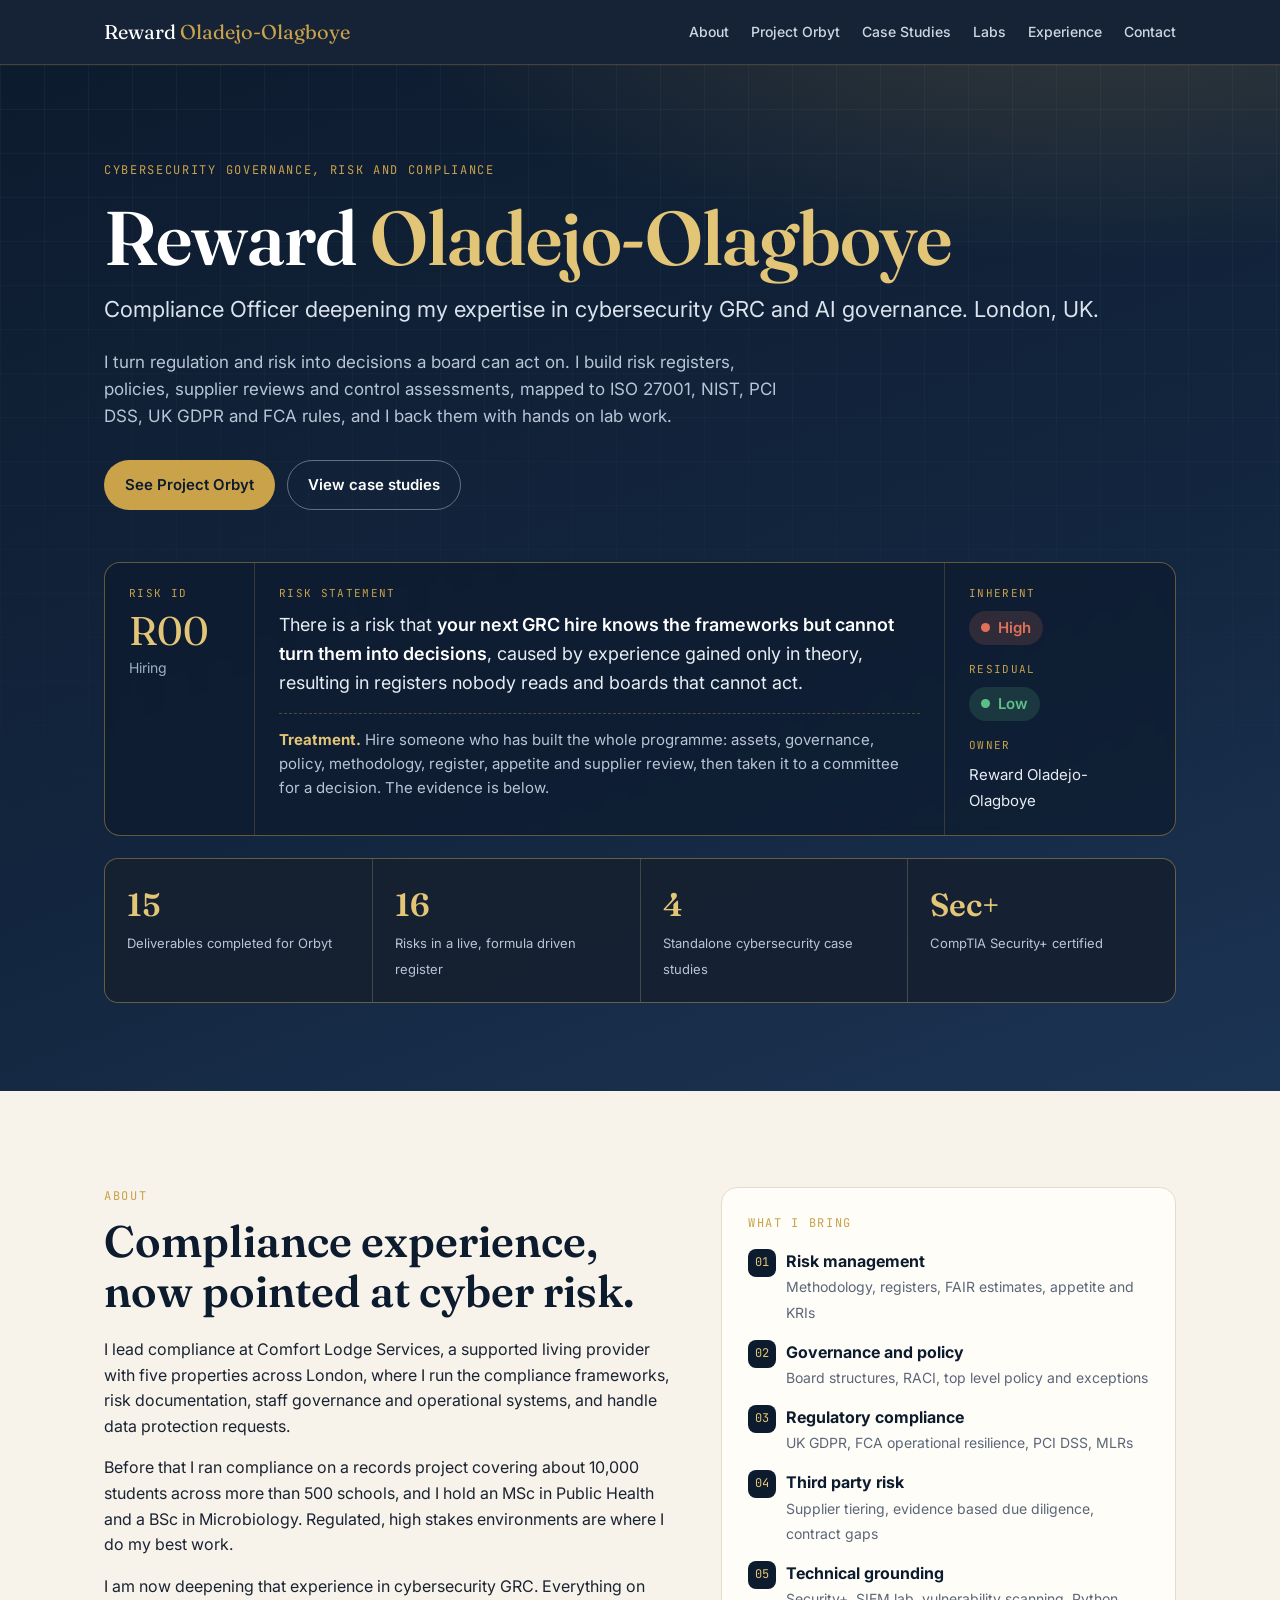
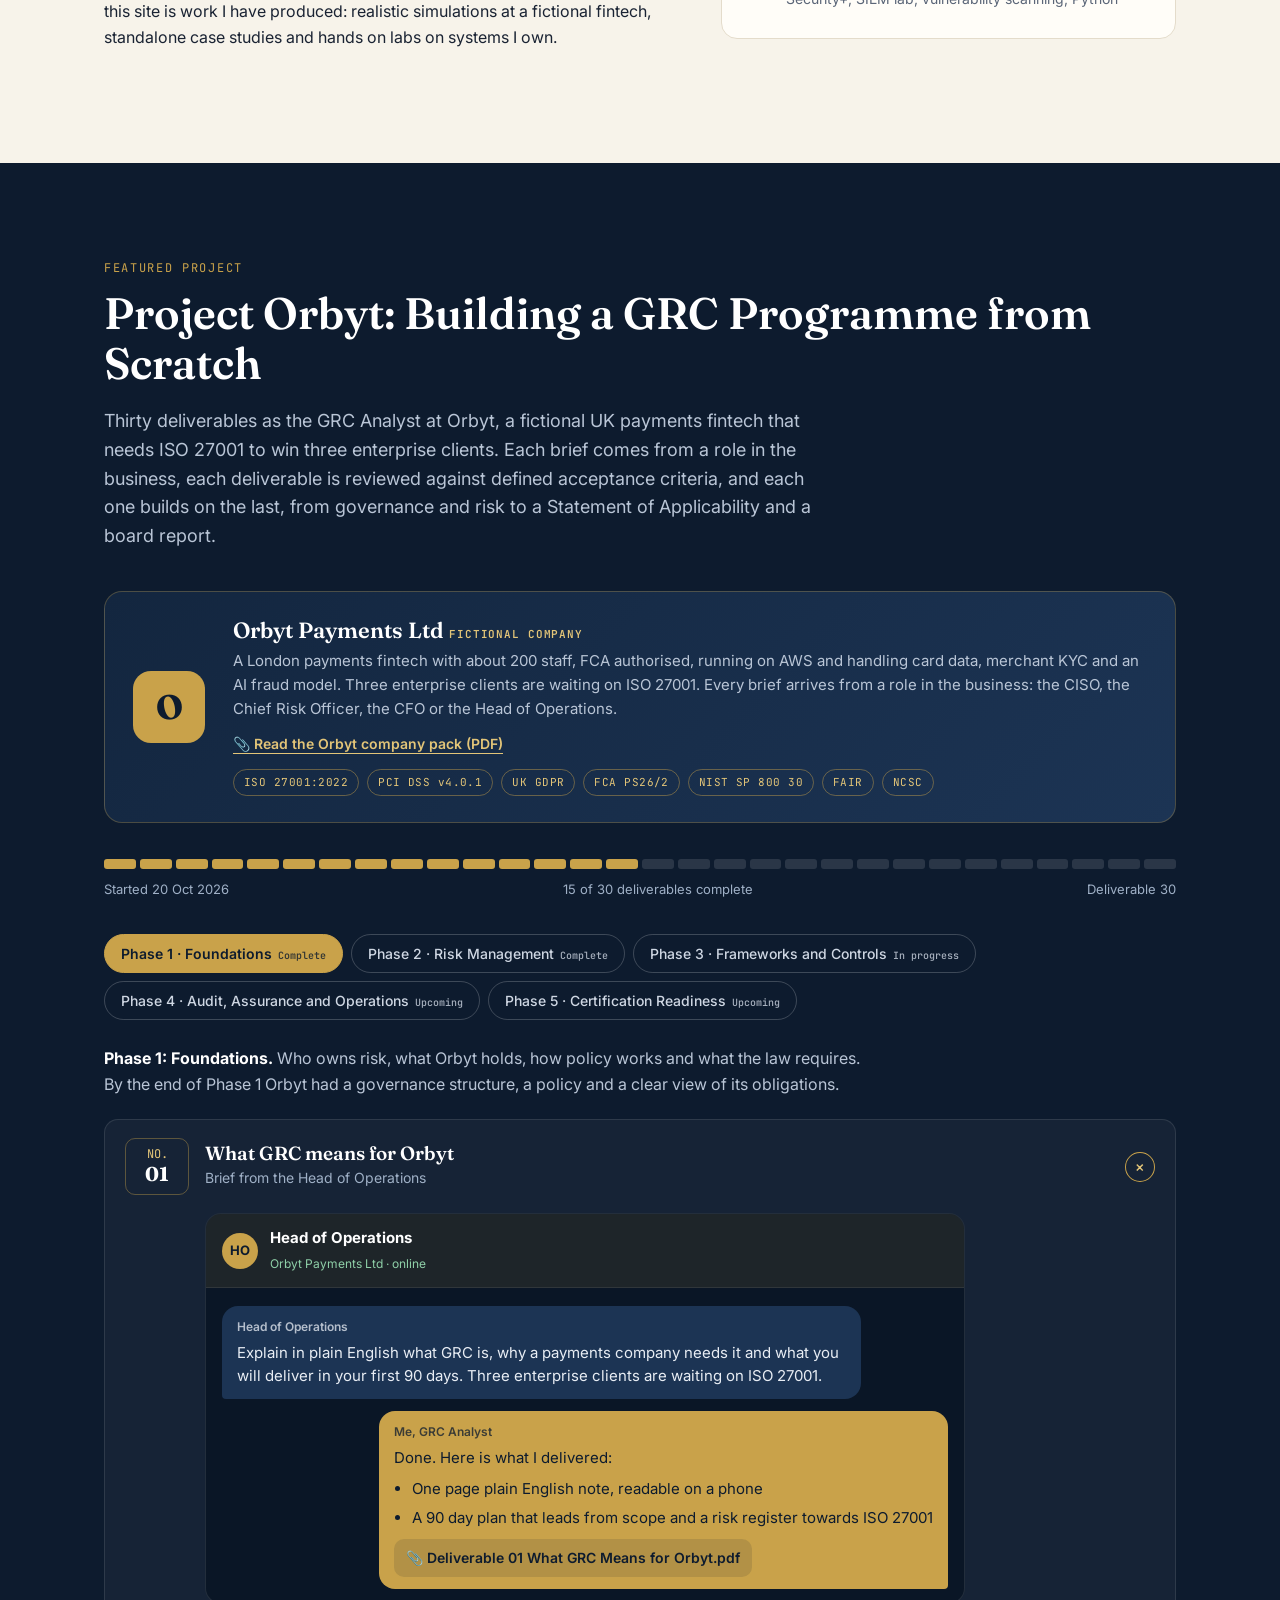
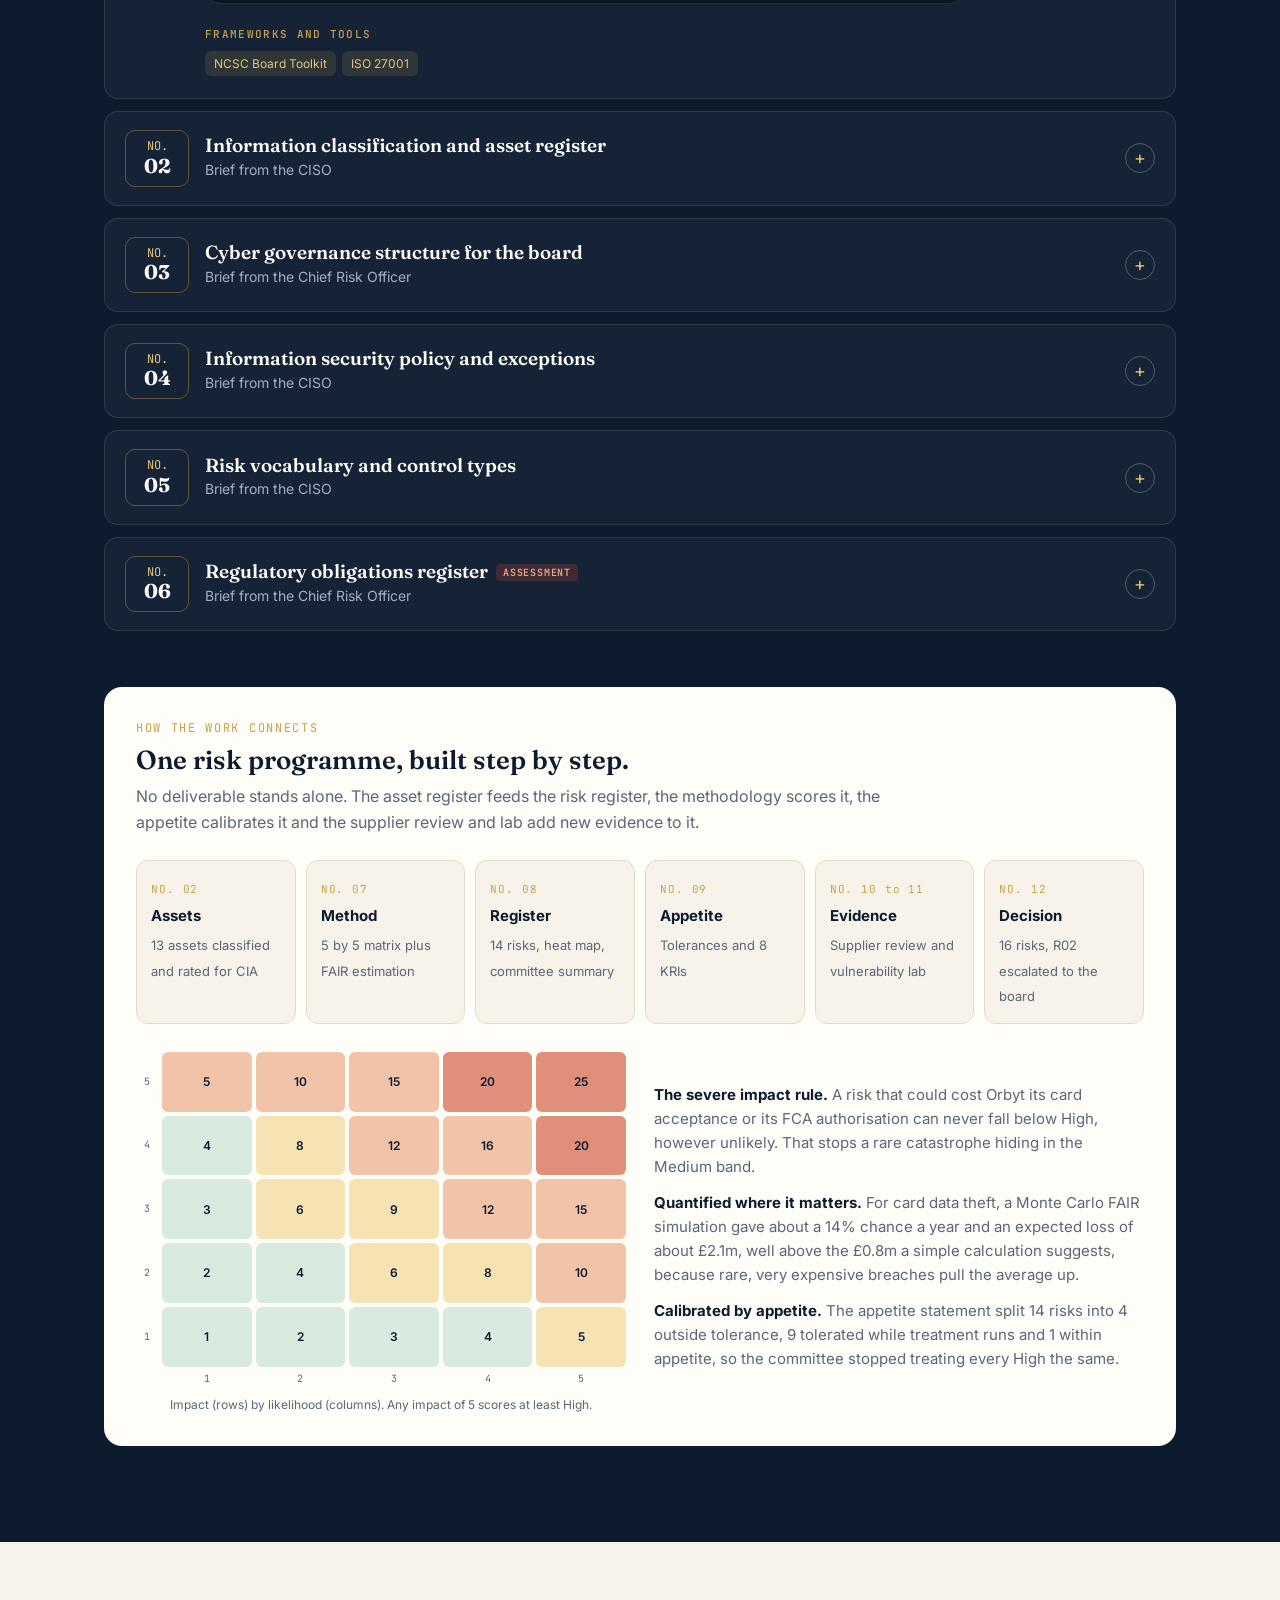
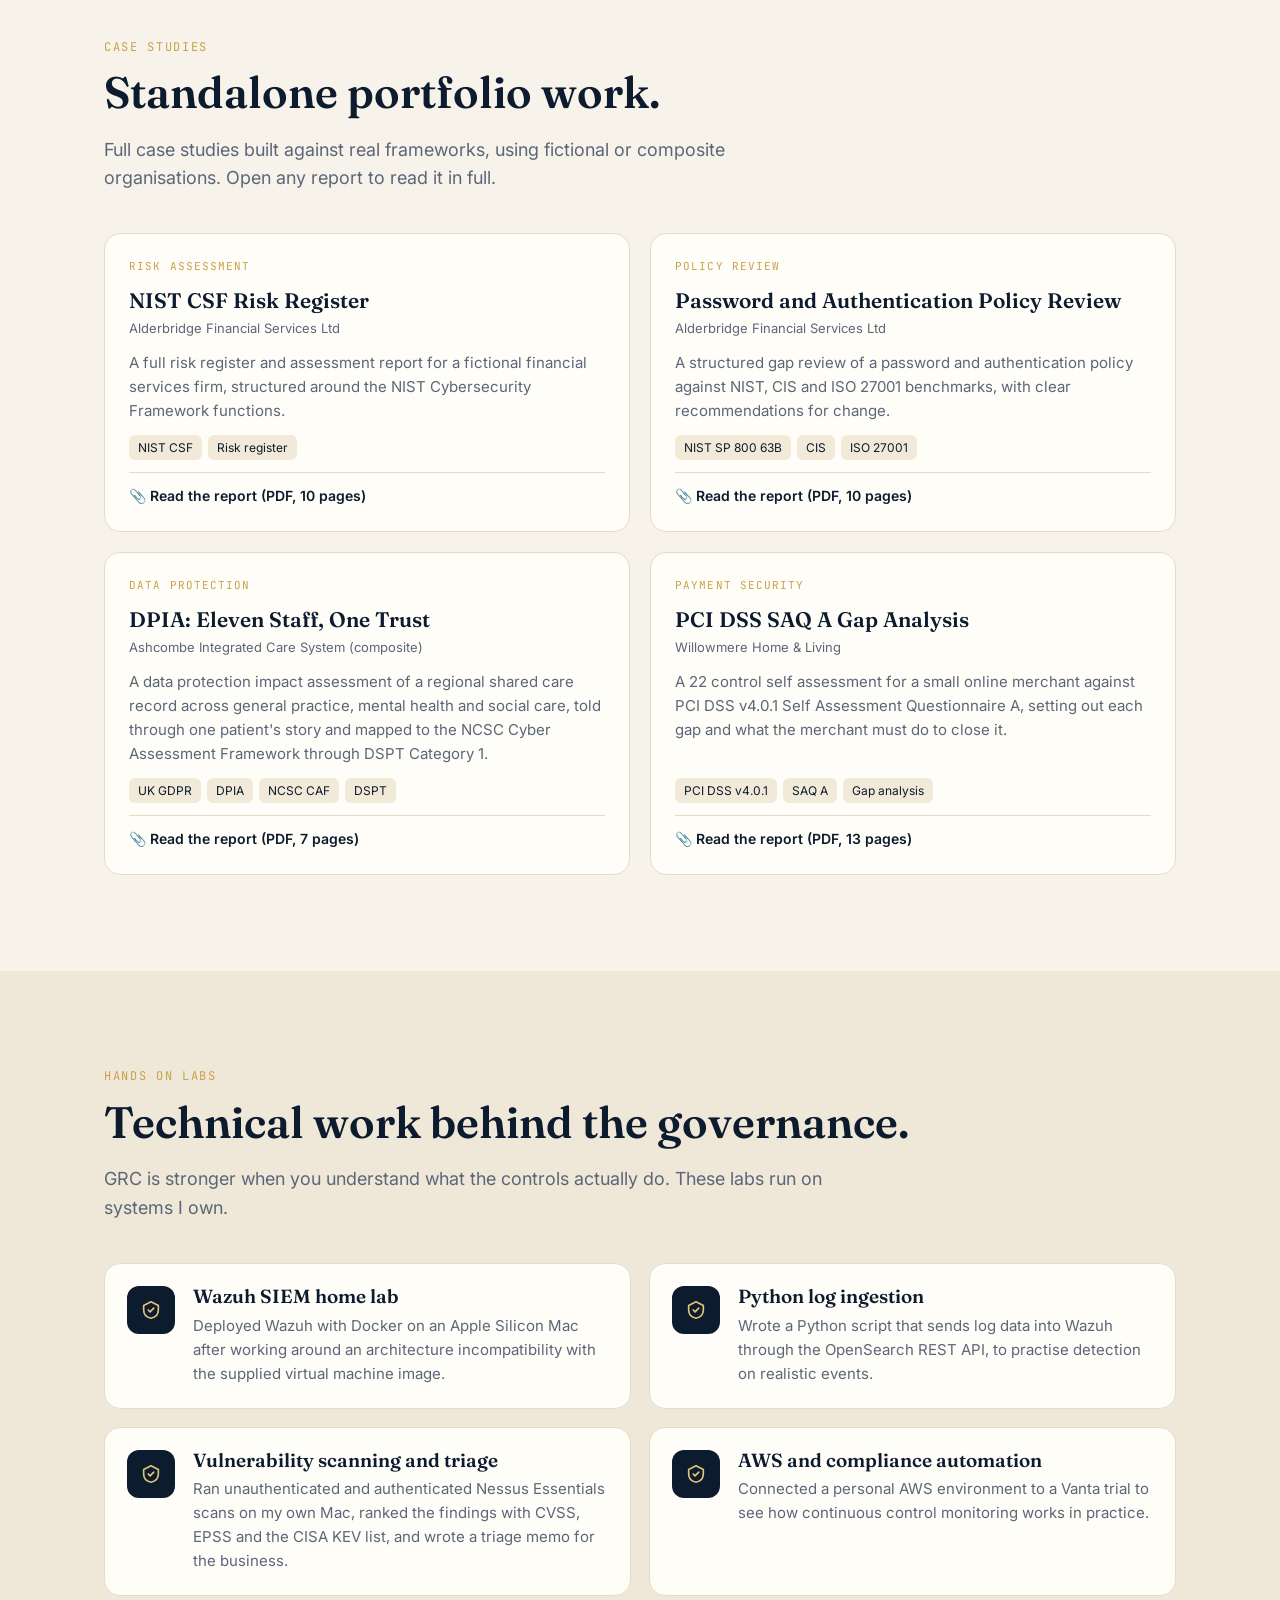
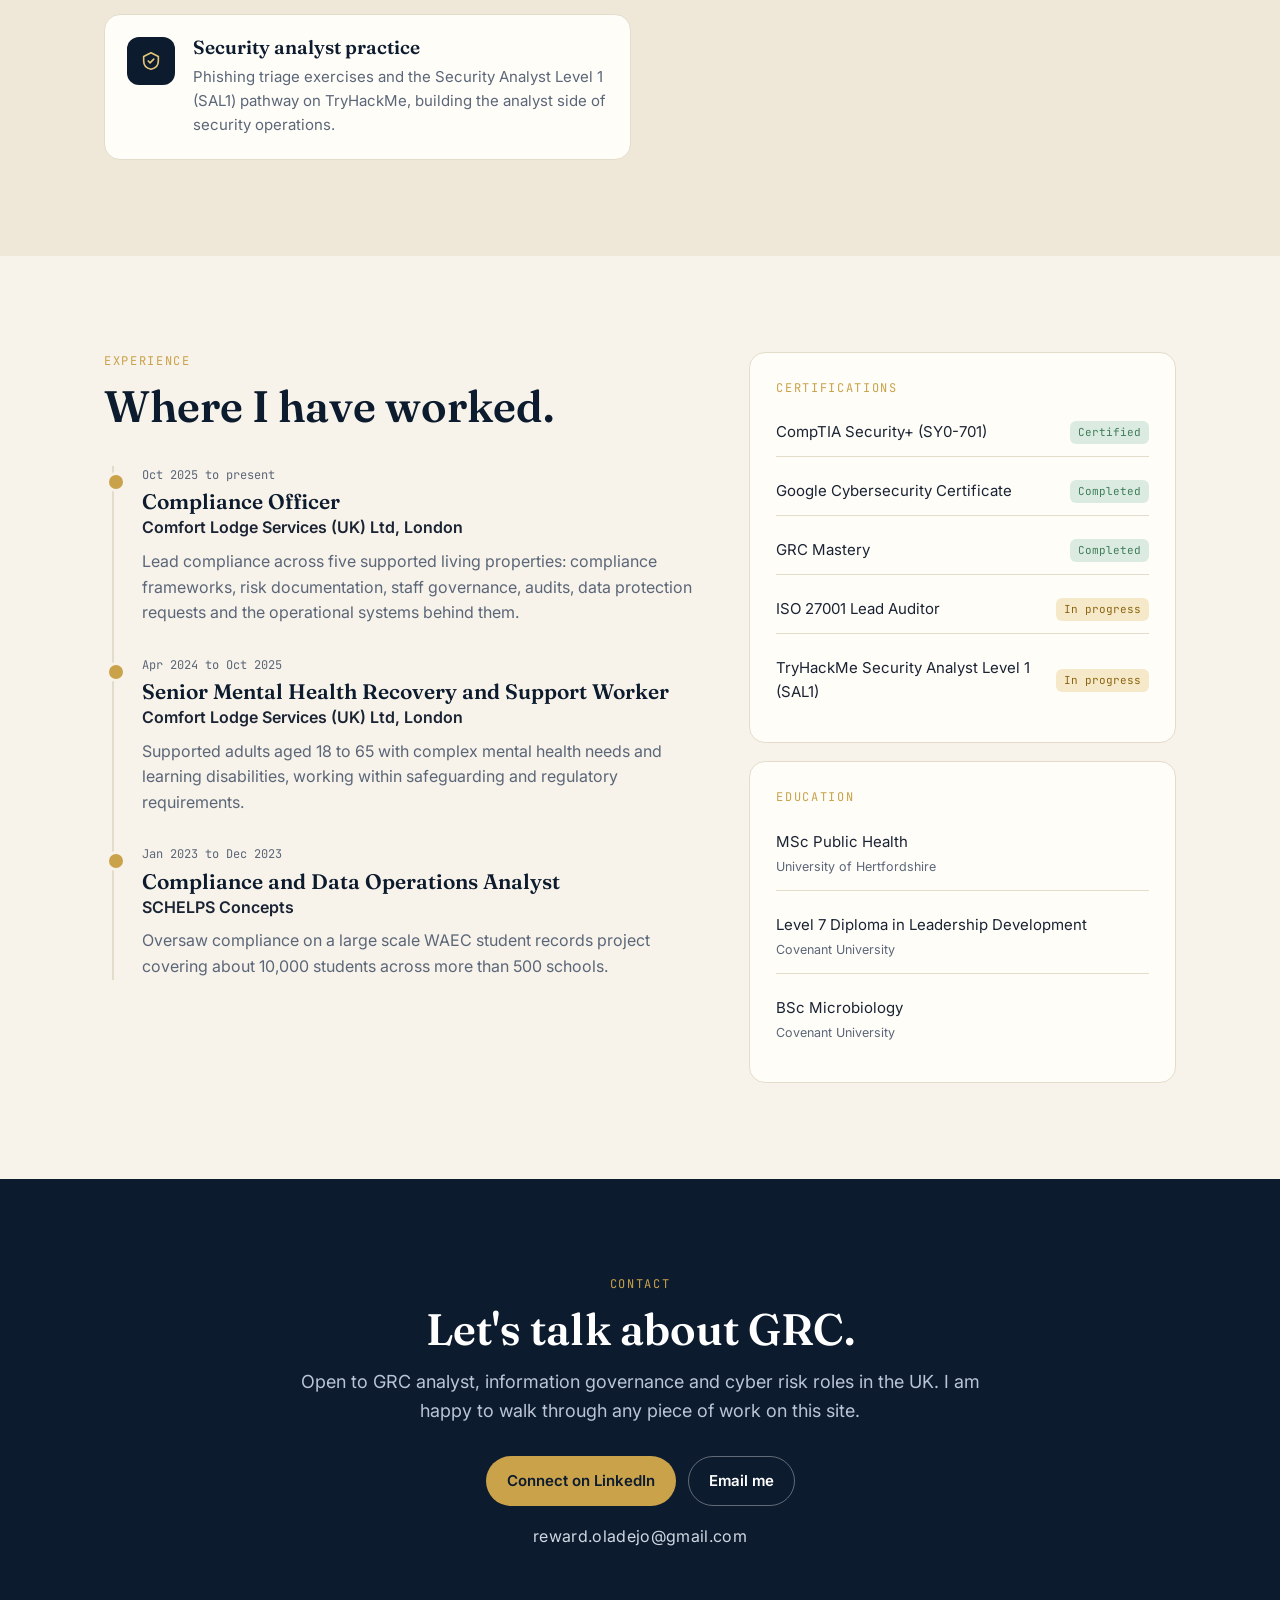
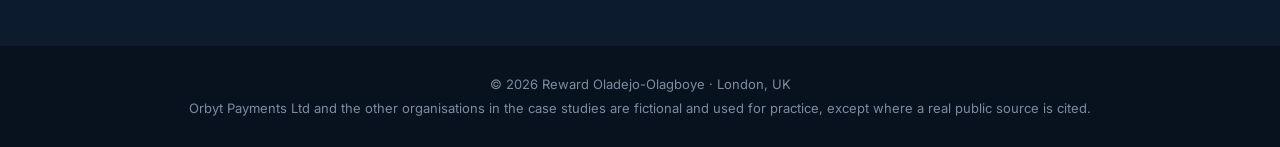
==== commit 1ad26e4a: "Add Deliverable 15; rename to Project Orbyt" ====
--- a/index.html
+++ b/index.html
@@ -4,7 +4,7 @@
 <meta charset="utf-8">
 <meta name="viewport" content="width=device-width, initial-scale=1">
 <title>Reward Oladejo-Olagboye | Cybersecurity GRC Portfolio</title>
-<meta name="description" content="Portfolio of Reward Oladejo-Olagboye: cybersecurity governance, risk and compliance work, case studies, labs and Orbyt Payments Ltd: Road to ISO 27001.">
+<meta name="description" content="Portfolio of Reward Oladejo-Olagboye: cybersecurity governance, risk and compliance work, case studies, labs and Project Orbyt: building a GRC programme from scratch.">
 <link rel="preconnect" href="https://fonts.googleapis.com">
 <link rel="preconnect" href="https://fonts.gstatic.com" crossorigin>
 <link href="https://fonts.googleapis.com/css2?family=Fraunces:opsz,wght@9..144,500;9..144,600;9..144,700&family=Inter:wght@400;500;600&family=JetBrains+Mono:wght@500&display=swap" rel="stylesheet">
@@ -241,7 +241,7 @@
     <a class="brand" href="#top">Reward <span>Oladejo-Olagboye</span></a>
     <div class="links">
       <a href="#about">About</a>
-      <a href="#school">Road to ISO 27001</a>
+      <a href="#school">Project Orbyt</a>
       <a href="#work">Case Studies</a>
       <a href="#labs">Labs</a>
       <a href="#experience">Experience</a>
@@ -257,7 +257,7 @@
     <p class="role">Compliance Officer deepening my expertise in cybersecurity GRC and AI governance. London, UK.</p>
     <p class="intro">I turn regulation and risk into decisions a board can act on. I build risk registers, policies, supplier reviews and control assessments, mapped to ISO 27001, NIST, PCI DSS, UK GDPR and FCA rules, and I back them with hands on lab work.</p>
     <div class="cta">
-      <a class="btn gold" href="#school">See the Road to ISO 27001</a>
+      <a class="btn gold" href="#school">See Project Orbyt</a>
       <a class="btn ghost" href="#work">View case studies</a>
     </div>
 
@@ -276,7 +276,7 @@
     </div>
 
     <div class="stats">
-      <div class="stat"><b>14</b><span>Deliverables completed for Orbyt</span></div>
+      <div class="stat"><b>15</b><span>Deliverables completed for Orbyt</span></div>
       <div class="stat"><b>16</b><span>Risks in a live, formula driven register</span></div>
       <div class="stat"><b>4</b><span>Standalone cybersecurity case studies</span></div>
       <div class="stat"><b>Sec+</b><span>CompTIA Security+ certified</span></div>
@@ -309,8 +309,8 @@
 <section id="school">
   <div class="wrap">
     <div class="head">
-      <div class="eyebrow">Featured · Orbyt Payments Ltd</div>
-      <h2>Road to ISO 27001.</h2>
+      <div class="eyebrow">Featured project</div>
+      <h2>Project Orbyt: Building a GRC Programme from Scratch</h2>
       <p class="lead">Thirty deliverables as the GRC Analyst at Orbyt, a fictional UK payments fintech that needs ISO 27001 to win three enterprise clients. Each brief comes from a role in the business, each deliverable is reviewed against defined acceptance criteria, and each one builds on the last, from governance and risk to a Statement of Applicability and a board report.</p>
     </div>
 
@@ -460,19 +460,20 @@
  ]},
  {name:"Phase 3",title:"Frameworks and Controls",state:"In progress",intro:"From risk to a certifiable management system. Phase 3 maps Orbyt's work onto ISO 27001, NIST, PCI DSS and UK GDPR, with hands on identity and cloud labs.",days:[
   {n:13,t:"ISMS context, scope and readiness assessment",from:"CEO",brief:"The enterprise prospects want a date. Tell me what our ISMS covers, who it serves and how ready we really are for the ISO 27001 audit.",built:["Context of the organisation: internal and external issues, including a reasoned decision that climate change is relevant","14 interested parties with their requirements, and which ones the ISMS addresses","Whole company scope statement for the certificate, with the reasons a narrow scope would fail","Readiness assessment of all 25 requirements in clauses 4 to 10: 2 met, 11 partly met, 12 not met","Five decisions for the CEO and a realistic path to certification in the third quarter of 2027"],tags:["ISO 27001:2022 clauses 4 to 10","ISMS scope","Interested parties","Readiness assessment"]},
-  {n:14,t:"Statement of Applicability",from:"CISO",brief:"The auditor will start with our Statement of Applicability. Go through all 93 Annex A controls, tell us which apply, where we really stand and what matters most to fix.",built:["Statement of Applicability covering all 93 Annex A controls, each with justification, linked risks, status, evidence, owner and target date","91 controls applicable and 2 justified exclusions; a control marked Implemented only where records prove it operates","Honest baseline: 2 implemented, 34 partly implemented, 34 planned and 21 not started","AWS data centre controls kept as Partly implemented until AWS assurance reports are reviewed","Top 10 controls to close, ranked by the risks they treat, led by privileged access for the Critical R02"],tags:["ISO 27001:2022 Annex A","Clause 6.1.3 d","Statement of Applicability","Shared responsibility"]}
- ],upcoming:["NIST CSF 2.0 and NIST SP 800 53","PCI DSS v4.0.1, CIS Controls and Cyber Essentials","Identity and access management (lab)","Cloud security and a CIS benchmark scan on AWS (lab)","UK GDPR, the Data Protection Act 2018 and DPIAs","Control mapping across frameworks"]},
+  {n:14,t:"Statement of Applicability",from:"CISO",brief:"The auditor will start with our Statement of Applicability. Go through all 93 Annex A controls, tell us which apply, where we really stand and what matters most to fix.",built:["Statement of Applicability covering all 93 Annex A controls, each with justification, linked risks, status, evidence, owner and target date","91 controls applicable and 2 justified exclusions; a control marked Implemented only where records prove it operates","Honest baseline: 2 implemented, 34 partly implemented, 34 planned and 21 not started","AWS data centre controls kept as Partly implemented until AWS assurance reports are reviewed","Top 10 controls to close, ranked by the risks they treat, led by privileged access for the Critical R02"],tags:["ISO 27001:2022 Annex A","Clause 6.1.3 d","Statement of Applicability","Shared responsibility"]},
+  {n:15,t:"NIST CSF 2.0 profile and board note",from:"Chief Risk Officer",brief:"The board does not read control lists. Give them one picture of where Orbyt stands on cyber, where it should be, and what to fix first.",built:["NIST CSF 2.0 Organizational Profile: all 22 categories scored 0 to 4 against evidence, with current and target levels","Govern strongest at 2.0; Detect (0.5) and Respond (0.75) weakest","Targets of 3 in every Function and 4 only for access control and data security, in line with the board's averse appetite for cardholder data risk","One page board note with a current against target chart, the three biggest gaps and one decision for the board"],tags:["NIST CSF 2.0","Organizational Profile","Board reporting","Gap analysis"]}
+ ],upcoming:["PCI DSS v4.0.1, CIS Controls and Cyber Essentials","Identity and access management (lab)","Cloud security and a CIS benchmark scan on AWS (lab)","UK GDPR, the Data Protection Act 2018 and DPIAs","Control mapping across frameworks"]},
  {name:"Phase 4",title:"Audit, Assurance and Operations",state:"Upcoming",upcoming:["The audit lifecycle","Evidence and control testing (lab)","Gap analysis, remediation tracking and GRC tools","SOC 2 and PCI DSS assessments in practice","Operational resilience and incident response governance","Security awareness, metrics and board reporting","AI governance: ISO 42001, the EU AI Act and fraud model risk"]},
  {name:"Phase 5",title:"Certification Readiness",state:"Upcoming",upcoming:["Orbyt risk assessment and Statement of Applicability","Board report and presentation","Final assessment and mock interview"]}
 ];
-const DONE=14;
+const DONE=15;
 const pr=document.getElementById('progress');
 for(let i=1;i<=30;i++){const e=document.createElement('i');if(i<=DONE)e.className='done';pr.appendChild(e)}
 document.getElementById('progress-text').textContent=DONE+' of 30 deliverables complete';
 
 const AV={"CEO":"CE","CISO":"CI","Chief Risk Officer":"CR","CFO":"CF","Head of Operations":"HO"};
 /* Day documents: add an entry per day once the file is in the repository, e.g. 2:{href:"docs/Day 02 Asset Register.pdf",label:"Day 02 Asset Register.pdf"} */
-const DOCS={1:["Day 01 What GRC Means for Orbyt.pdf"],2:["Day 02 Classification Scheme and Asset Register.pdf"],3:["Day 03 Cyber Governance Proposal.pdf"],4:["Day 04 Information Security Policy.pdf"],5:["Day 05 Risk Glossary and Control Model.pdf"],6:["Day 06 Regulatory Obligations Register.pdf"],7:["Day 07 Risk Assessment Methodology.pdf"],8:["Day 08 Risk Register.pdf","Day 08 Risk Register.xlsx"],9:["Day 09 Cyber Risk Appetite and KRIs.pdf"],10:["Day 10 Supplier Security Reviews.pdf"],11:["Day 11 Vulnerability Management Standard.pdf","Day 11 Vulnerability Triage Memo.pdf"],12:["Day 12 Risk Register Q4 Review.pdf","Day 12 Risk Register Q4 Review.xlsx"],13:["Day 13 ISMS Context Scope and Readiness Assessment.pdf"],14:["Day 14 SoA Cover Note.pdf","Day 14 Statement of Applicability.pdf","Day 14 Statement of Applicability.xlsx"],12:["Day 12 Risk Register Q4 Review.pdf","Day 12 Risk Register Q4 Review.xlsx"],13:["Day 13 ISMS Context Scope and Readiness Assessment.pdf"],14:["Day 14 SoA Cover Note.pdf","Day 14 Statement of Applicability.pdf","Day 14 Statement of Applicability.xlsx"]};
+const DOCS={1:["Day 01 What GRC Means for Orbyt.pdf"],2:["Day 02 Classification Scheme and Asset Register.pdf"],3:["Day 03 Cyber Governance Proposal.pdf"],4:["Day 04 Information Security Policy.pdf"],5:["Day 05 Risk Glossary and Control Model.pdf"],6:["Day 06 Regulatory Obligations Register.pdf"],7:["Day 07 Risk Assessment Methodology.pdf"],8:["Day 08 Risk Register.pdf"],9:["Day 09 Cyber Risk Appetite and KRIs.pdf"],10:["Day 10 Supplier Security Reviews.pdf"],11:["Day 11 Vulnerability Management Standard.pdf","Day 11 Vulnerability Triage Memo.pdf"],12:["Day 12 Risk Register Q4 Review.pdf"],13:["Day 13 ISMS Context Scope and Readiness Assessment.pdf"],14:["Day 14 SoA Cover Note.pdf","Day 14 Statement of Applicability.pdf"],15:["Day 15 CSF Board Note.pdf","Day 15 NIST CSF Profile.pdf"]};
 const esc=s=>s.replace(/[&<>"]/g,c=>({"&":"&amp;","<":"&lt;",">":"&gt;",'"':"&quot;"}[c]));
 const tabs=document.getElementById('tabs'),term=document.getElementById('term');
 function render(i){
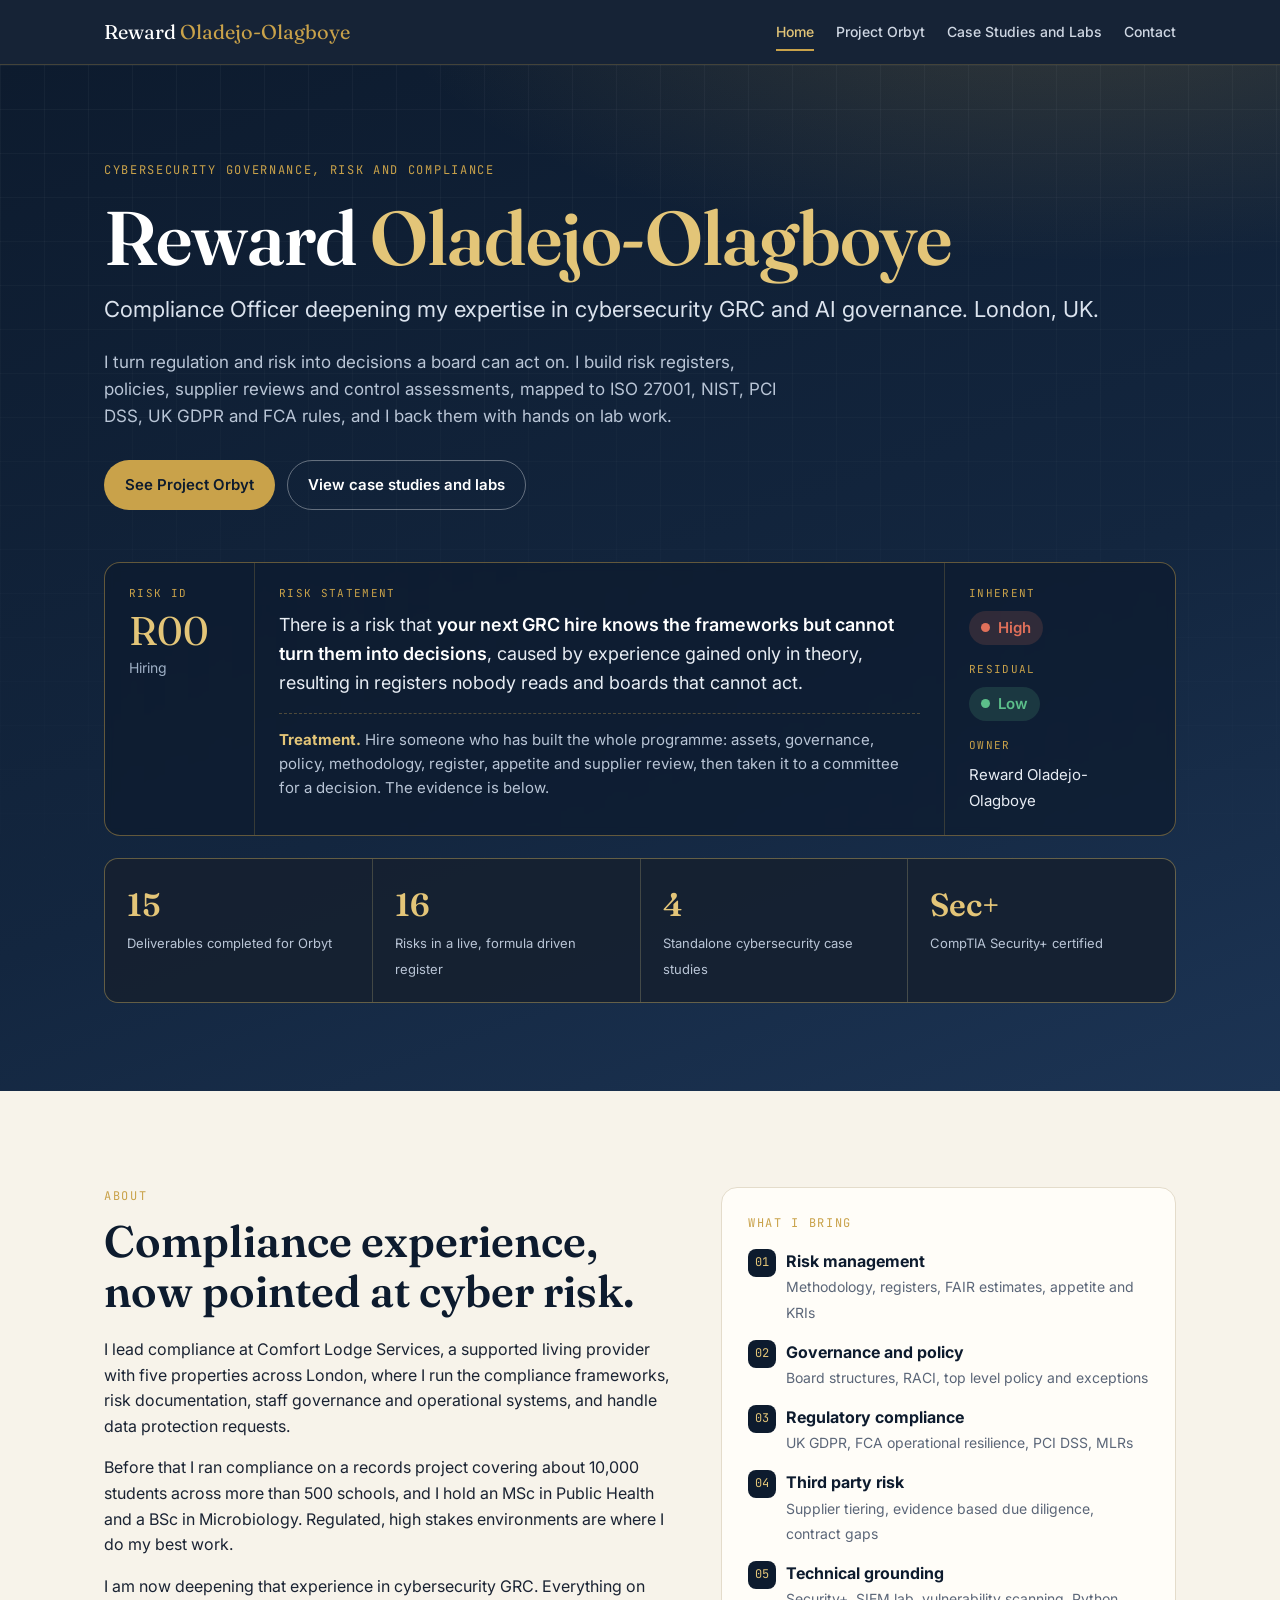
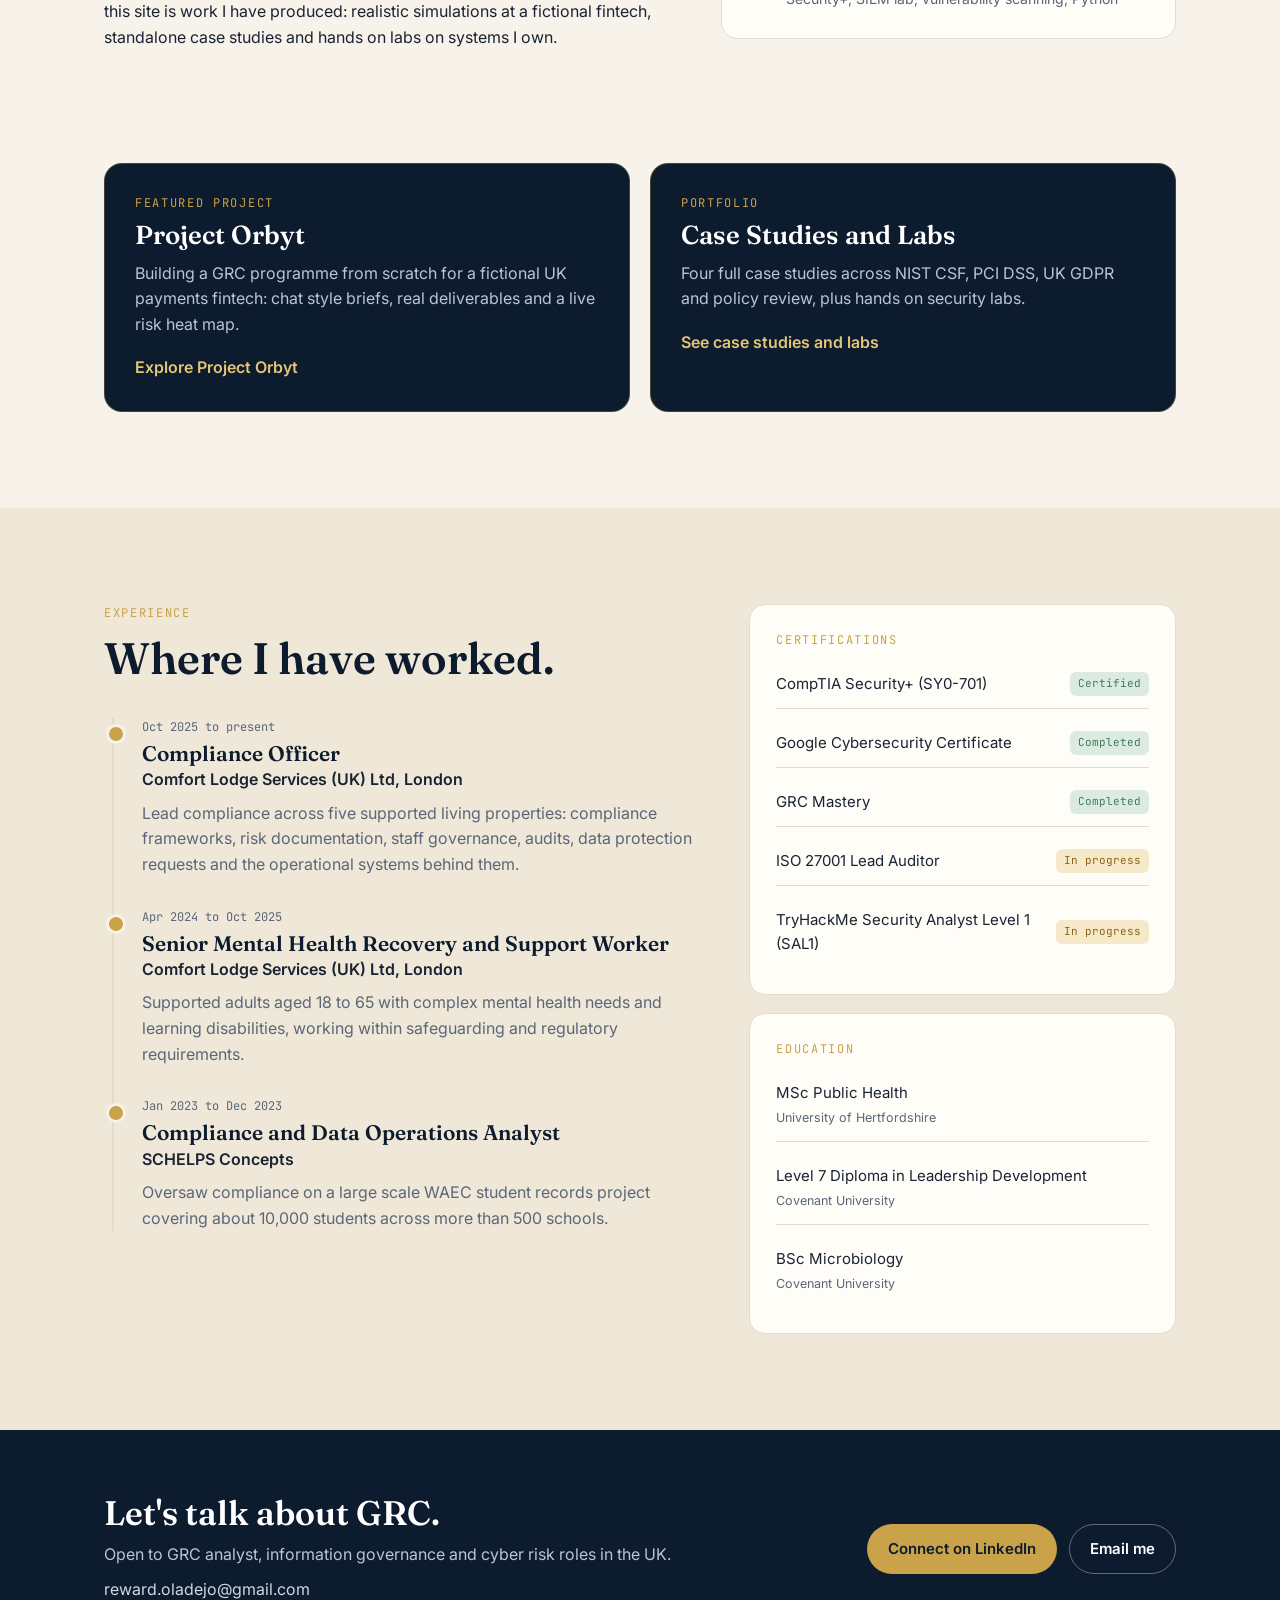
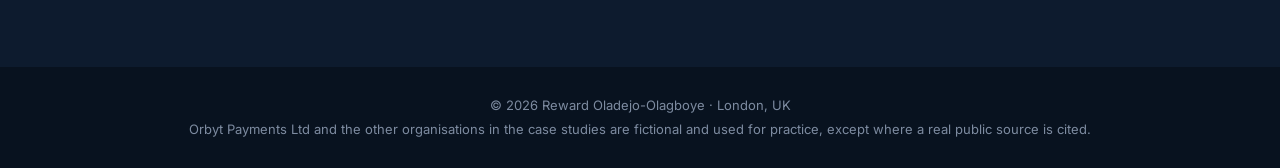
==== commit 12ee85cb: "Multi page site: Home, Project Orbyt, Case Studies and Labs, Contact" ====
--- a/index.html
+++ b/index.html
@@ -3,253 +3,39 @@
 <head>
 <meta charset="utf-8">
 <meta name="viewport" content="width=device-width, initial-scale=1">
-<title>Reward Oladejo-Olagboye | Cybersecurity GRC Portfolio</title>
-<meta name="description" content="Portfolio of Reward Oladejo-Olagboye: cybersecurity governance, risk and compliance work, case studies, labs and Project Orbyt: building a GRC programme from scratch.">
+<title>Reward Oladejo-Olagboye (Reward Olagboye) | Cybersecurity GRC Portfolio</title>
+<meta name="description" content="Cybersecurity governance, risk and compliance (GRC) and AI governance portfolio of Reward Oladejo-Olagboye (Reward Olagboye), London, UK. ISO 27001, NIST, PCI DSS, UK GDPR and FAIR risk work.">
+<meta name="author" content="Reward Oladejo-Olagboye">
+<link rel="canonical" href="https://rewardolagboye.github.io/">
+<meta property="og:type" content="website">
+<meta property="og:site_name" content="Reward Oladejo-Olagboye">
+<meta property="og:title" content="Reward Oladejo-Olagboye (Reward Olagboye) | Cybersecurity GRC Portfolio">
+<meta property="og:description" content="Cybersecurity governance, risk and compliance (GRC) and AI governance portfolio of Reward Oladejo-Olagboye (Reward Olagboye), London, UK. ISO 27001, NIST, PCI DSS, UK GDPR and FAIR risk work.">
+<meta property="og:url" content="https://rewardolagboye.github.io/">
+<meta property="og:image" content="https://rewardolagboye.github.io/og-image.jpg">
+<meta property="og:image:width" content="1200">
+<meta property="og:image:height" content="630">
+<meta name="twitter:card" content="summary_large_image">
 <link rel="preconnect" href="https://fonts.googleapis.com">
 <link rel="preconnect" href="https://fonts.gstatic.com" crossorigin>
 <link href="https://fonts.googleapis.com/css2?family=Fraunces:opsz,wght@9..144,500;9..144,600;9..144,700&family=Inter:wght@400;500;600&family=JetBrains+Mono:wght@500&display=swap" rel="stylesheet">
-<style>
-:root{
-  --navy:#0d1b2e; --navy2:#13263f; --navy3:#1c3454;
-  --gold:#c9a24a; --gold2:#e3c578; --cream:#f7f3ea; --paper:#fffdf8;
-  --ink:#1a2333; --muted:#5b6678; --rule:#e4dccb;
-  --red:#e0705a; --green:#5cbf8a;
-  --serif:"Fraunces",Georgia,"Times New Roman",serif;
-  --sans:"Inter",system-ui,-apple-system,"Segoe UI",Roboto,sans-serif;
-  --mono:"JetBrains Mono",ui-monospace,Menlo,Consolas,monospace;
-}
-*{box-sizing:border-box}
-html{scroll-behavior:smooth}
-body{margin:0;font-family:var(--sans);color:var(--ink);background:var(--cream);line-height:1.6;font-size:16px}
-a{color:inherit}
-:focus-visible{outline:3px solid var(--gold);outline-offset:3px}
-.wrap{max-width:1120px;margin:0 auto;padding:0 24px}
-.eyebrow{font-family:var(--mono);font-size:12px;letter-spacing:.14em;text-transform:uppercase;color:var(--gold)}
-h1,h2,h3{font-family:var(--serif);font-weight:600;line-height:1.15;margin:0}
-h2{font-size:clamp(30px,4vw,44px);color:var(--navy)}
-.lead{font-size:18px;color:var(--muted);max-width:720px}
-
-nav{position:sticky;top:0;z-index:20;background:rgba(13,27,46,.96);backdrop-filter:blur(8px);border-bottom:1px solid rgba(201,162,74,.25)}
-nav .wrap{display:flex;align-items:center;justify-content:space-between;height:64px;gap:16px}
-.brand{font-family:var(--serif);color:#fff;font-size:20px;text-decoration:none;white-space:nowrap}
-.brand span{color:var(--gold)}
-.links{display:flex;gap:22px;flex-wrap:wrap}
-.links a{color:#cfd7e3;text-decoration:none;font-size:14px;font-weight:500}
-.links a:hover{color:var(--gold2)}
-@media(max-width:820px){.links{display:none}}
-
-.hero{background:radial-gradient(1200px 500px at 85% -10%,rgba(201,162,74,.22),transparent 60%),linear-gradient(160deg,var(--navy) 0%,var(--navy2) 60%,var(--navy3) 100%);color:#fff;padding:96px 0 88px;position:relative;overflow:hidden}
-.hero::after{content:"";position:absolute;inset:0;background-image:linear-gradient(rgba(255,255,255,.035) 1px,transparent 1px),linear-gradient(90deg,rgba(255,255,255,.035) 1px,transparent 1px);background-size:44px 44px;mask-image:linear-gradient(180deg,#000 0%,transparent 90%);pointer-events:none}
-.hero .wrap{position:relative;z-index:1}
-.hero h1{font-size:clamp(40px,6.4vw,76px);margin:14px 0 10px;letter-spacing:-.01em}
-.hero h1 em{font-style:normal;color:var(--gold2)}
-.role{font-size:clamp(18px,2.2vw,22px);color:#dbe3ee;margin:0 0 22px}
-.hero p.intro{max-width:680px;color:#b9c5d6;font-size:17px}
-.cta{display:flex;gap:12px;flex-wrap:wrap;margin-top:30px}
-.btn{display:inline-flex;align-items:center;gap:8px;padding:12px 20px;border-radius:999px;font-weight:600;font-size:15px;text-decoration:none;border:1px solid transparent;transition:.2s}
-.btn.gold{background:var(--gold);color:var(--navy)}
-.btn.gold:hover{background:var(--gold2)}
-.btn.ghost{border-color:rgba(255,255,255,.35);color:#fff}
-.btn.ghost:hover{border-color:var(--gold2);color:var(--gold2)}
-
-/* R00 risk entry */
-.r00{margin-top:52px;display:grid;grid-template-columns:150px 1fr 230px;border:1px solid rgba(201,162,74,.45);border-radius:16px;overflow:hidden;background:rgba(13,27,46,.72);backdrop-filter:blur(4px)}
-.r00>div{padding:22px 24px;border-right:1px solid rgba(201,162,74,.22)}
-.r00>div:last-child{border-right:0}
-.r00 .rlab{display:block;font-family:var(--mono);font-size:11px;letter-spacing:.12em;text-transform:uppercase;color:var(--gold);margin-bottom:8px}
-.r00 .rid{font-family:var(--serif);font-size:40px;color:var(--gold2);line-height:1}
-.r00 .cat{font-size:14px;color:#9fb0c6;margin-top:6px}
-.r00 .stmt{font-size:18px;line-height:1.6;color:#e8edf4;margin:0}
-.r00 .stmt b{color:#fff;font-weight:600}
-.r00 .treat{margin:16px 0 0;padding-top:14px;border-top:1px dashed rgba(201,162,74,.35);color:#b9c5d6;font-size:15px}
-.r00 .treat b{color:var(--gold2)}
-.r00 .scores{display:grid;gap:16px;align-content:start}
-.pill{display:inline-flex;align-items:center;gap:8px;font-weight:600;font-size:15px;padding:5px 12px;border-radius:999px;transition:background .6s,color .6s}
-.pill::before{content:"";width:9px;height:9px;border-radius:50%;background:currentColor}
-.p-red{background:rgba(224,112,90,.16);color:var(--red)}
-.p-green{background:rgba(92,191,138,.16);color:var(--green)}
-.owner{font-size:15px;color:#e8edf4}
-@media(max-width:860px){.r00{grid-template-columns:1fr}.r00>div{border-right:0;border-bottom:1px solid rgba(201,162,74,.22)}.r00 .scores{grid-template-columns:1fr 1fr}}
-
-.stats{display:grid;grid-template-columns:repeat(4,1fr);gap:1px;background:rgba(201,162,74,.25);border:1px solid rgba(201,162,74,.25);border-radius:14px;overflow:hidden;margin-top:22px}
-.stat{background:rgba(13,27,46,.85);padding:20px 22px}
-.stat b{display:block;font-family:var(--serif);font-size:32px;color:var(--gold2);font-weight:600}
-.stat span{font-size:13px;color:#b9c5d6}
-@media(max-width:720px){.stats{grid-template-columns:repeat(2,1fr)}}
-
-section{padding:96px 0}
-.head{margin-bottom:40px}
-.head h2{margin:10px 0 14px}
-
-.about-grid{display:grid;grid-template-columns:1.25fr 1fr;gap:48px;align-items:start}
-.about-grid p{margin:0 0 16px}
-.card{background:var(--paper);border:1px solid var(--rule);border-radius:16px;padding:26px}
-.focus-list{list-style:none;margin:0;padding:0;display:grid;gap:14px}
-.focus-list li{display:grid;grid-template-columns:28px 1fr;gap:10px}
-.focus-list .dot{width:28px;height:28px;border-radius:8px;background:var(--navy);color:var(--gold2);display:grid;place-items:center;font-family:var(--mono);font-size:12px}
-.focus-list strong{display:block;color:var(--navy)}
-.focus-list small{color:var(--muted);font-size:14px}
-@media(max-width:860px){.about-grid{grid-template-columns:1fr}}
-
-#school{background:var(--navy);color:#e8edf4}
-#school h2{color:#fff}
-#school .lead{color:#b9c5d6}
-.orbyt{display:grid;grid-template-columns:auto 1fr;gap:28px;align-items:center;background:linear-gradient(135deg,var(--navy2),var(--navy3));border:1px solid rgba(201,162,74,.3);border-radius:18px;padding:26px 28px;margin-bottom:36px}
-.orbyt-logo{width:72px;height:72px;border-radius:18px;background:var(--gold);color:var(--navy);display:grid;place-items:center;font-family:var(--serif);font-size:34px;font-weight:700}
-.orbyt h3{color:#fff;font-size:22px;margin-bottom:6px}
-.orbyt p{margin:0;color:#b9c5d6;font-size:15px}
-.chips{display:flex;flex-wrap:wrap;gap:8px;margin-top:12px}
-.chip{font-family:var(--mono);font-size:11px;letter-spacing:.04em;padding:4px 10px;border-radius:999px;border:1px solid rgba(201,162,74,.45);color:var(--gold2)}
-@media(max-width:600px){.orbyt{grid-template-columns:1fr}}
-
-.progress{display:grid;grid-template-columns:repeat(30,1fr);gap:4px;margin:8px 0 10px}
-.progress i{height:10px;border-radius:3px;background:rgba(255,255,255,.12)}
-.progress i.done{background:var(--gold)}
-.progress-label{display:flex;justify-content:space-between;font-size:13px;color:#9fb0c6;margin-bottom:34px}
-
-.tabs{display:flex;gap:8px;flex-wrap:wrap;margin-bottom:26px}
-.tab{background:transparent;border:1px solid rgba(255,255,255,.2);color:#cfd7e3;padding:10px 16px;border-radius:999px;font:500 14px var(--sans);cursor:pointer}
-.tab[aria-selected="true"]{background:var(--gold);border-color:var(--gold);color:var(--navy);font-weight:600}
-.tab .state{font-family:var(--mono);font-size:10px;margin-left:6px;opacity:.8}
-
-.term-intro{color:#b9c5d6;margin:0 0 22px;max-width:760px}
-.days{display:grid;gap:12px}
-.day{background:rgba(255,255,255,.04);border:1px solid rgba(255,255,255,.1);border-radius:14px;overflow:hidden;transition:border-color .2s}
-.day:hover{border-color:rgba(201,162,74,.5)}
-.day summary{list-style:none;cursor:pointer;display:grid;grid-template-columns:64px 1fr auto;gap:16px;align-items:center;padding:18px 20px}
-.day summary::-webkit-details-marker{display:none}
-.daynum{font-family:var(--mono);font-size:12px;color:var(--gold2);text-align:center;border:1px solid rgba(201,162,74,.4);border-radius:10px;padding:8px 0;line-height:1.2}
-.daynum b{display:block;font-size:20px;font-family:var(--serif);color:#fff}
-.day h3{font-size:19px;color:#fff;font-weight:600}
-.day .sub{font-size:14px;color:#9fb0c6;margin-top:2px}
-.plus{width:30px;height:30px;border-radius:50%;border:1px solid rgba(255,255,255,.25);display:grid;place-items:center;color:var(--gold2);transition:.2s;font-size:18px}
-.day[open] .plus{transform:rotate(45deg);border-color:var(--gold)}
-.day-body{padding:0 20px 22px 100px;display:grid;grid-template-columns:1fr 1fr;gap:22px}
-.day-body h4{font-family:var(--mono);font-size:11px;letter-spacing:.12em;text-transform:uppercase;color:var(--gold);margin:0 0 8px;font-weight:500}
-.brief{font-style:italic;color:#cfd7e3;border-left:2px solid var(--gold);padding-left:14px;margin:0}
-.day-body ul{margin:0;padding-left:18px;color:#d5dde8;font-size:15px}
-.day-body li{margin-bottom:6px}
-.day-body .full{grid-column:1/-1}
-.tags{display:flex;flex-wrap:wrap;gap:6px}
-.tag{font-size:12px;padding:3px 9px;border-radius:6px;background:rgba(201,162,74,.14);color:var(--gold2)}
-.badge{font-family:var(--mono);font-size:10px;letter-spacing:.08em;text-transform:uppercase;padding:2px 7px;border-radius:4px;margin-left:8px;vertical-align:2px}
-.b-lab{background:rgba(63,125,88,.25);color:#8fd0a8}
-.b-test{background:rgba(180,68,47,.25);color:#f0a594}
-@media(max-width:760px){.day-body{grid-template-columns:1fr;padding-left:20px}.day summary{grid-template-columns:52px 1fr auto}}
-
-.upcoming{display:grid;grid-template-columns:repeat(auto-fill,minmax(250px,1fr));gap:10px}
-.up{border:1px dashed rgba(255,255,255,.18);border-radius:12px;padding:14px 16px;color:#9fb0c6;font-size:14px}
-.up b{display:block;font-family:var(--mono);font-size:11px;color:var(--gold);letter-spacing:.1em;margin-bottom:4px;font-weight:500}
-
-.thread{margin-top:56px;background:var(--paper);color:var(--ink);border-radius:18px;padding:32px}
-.thread h3{font-size:26px;color:var(--navy);margin-bottom:8px}
-.thread>p{color:var(--muted);margin:0 0 24px;max-width:760px}
-.flow{display:grid;grid-template-columns:repeat(6,1fr);gap:10px}
-.step{background:var(--cream);border:1px solid var(--rule);border-radius:12px;padding:14px}
-.step small{font-family:var(--mono);font-size:11px;color:var(--gold);letter-spacing:.08em}
-.step strong{display:block;color:var(--navy);font-size:15px;margin:4px 0}
-.step span{font-size:13px;color:var(--muted)}
-@media(max-width:900px){.flow{grid-template-columns:repeat(2,1fr)}}
-.heat{display:grid;grid-template-columns:1fr 1fr;gap:28px;margin-top:28px;align-items:center}
-.matrix{display:grid;grid-template-columns:22px repeat(5,1fr);gap:4px;font-size:12px}
-.matrix .cell{aspect-ratio:1.5;border-radius:6px;display:grid;place-items:center;font-weight:600;color:var(--navy)}
-.axis{font-family:var(--mono);font-size:10px;color:var(--muted);display:grid;place-items:center}
-.l{background:#d9eadf}.m{background:#f6e3b4}.h{background:#f1c3a8}.c{background:#e08f7b;color:#fff}
-.heat-note p{margin:0 0 12px;color:var(--muted);font-size:15px}
-.heat-note strong{color:var(--navy)}
-@media(max-width:860px){.heat{grid-template-columns:1fr}}
-
-.grid3{display:grid;grid-template-columns:repeat(2,1fr);gap:20px}
-@media(max-width:960px){.grid3{grid-template-columns:repeat(2,1fr)}}
-@media(max-width:620px){.grid3{grid-template-columns:1fr}}
-.cs{background:var(--paper);border:1px solid var(--rule);border-radius:16px;padding:24px;display:flex;flex-direction:column;gap:12px;transition:transform .2s,box-shadow .2s}
-.cs:hover{transform:translateY(-3px);box-shadow:0 14px 30px rgba(13,27,46,.08)}
-.cs .kind{font-family:var(--mono);font-size:11px;letter-spacing:.1em;text-transform:uppercase;color:var(--gold)}
-.cs h3{font-size:21px;color:var(--navy)}
-.cs p{margin:0;color:var(--muted);font-size:15px;flex:1}
-.cs .tags .tag{background:#f1ead8;color:var(--navy)}
-.cs a.more{font-weight:600;color:var(--navy);text-decoration:none;font-size:14px;border-top:1px solid var(--rule);padding-top:12px}
-.cs a.more:hover{color:var(--gold)}
-
-#labs{background:#efe8d8}
-.lab{display:grid;grid-template-columns:auto 1fr;gap:18px;background:var(--paper);border:1px solid var(--rule);border-radius:16px;padding:22px}
-.lab .ico{width:48px;height:48px;border-radius:12px;background:var(--navy);display:grid;place-items:center}
-.lab h3{font-size:19px;color:var(--navy);margin-bottom:6px}
-.lab p{margin:0;color:var(--muted);font-size:15px}
-.grid2{display:grid;grid-template-columns:1fr 1fr;gap:18px}
-@media(max-width:760px){.grid2{grid-template-columns:1fr}}
-
-.timeline{border-left:2px solid var(--rule);margin-left:8px;padding-left:28px;display:grid;gap:30px}
-.job{position:relative}
-.job::before{content:"";position:absolute;left:-36px;top:6px;width:14px;height:14px;border-radius:50%;background:var(--gold);border:3px solid var(--cream)}
-.job .when{font-family:var(--mono);font-size:12px;color:var(--muted)}
-.job h3{font-size:21px;color:var(--navy);margin:4px 0 2px}
-.job .org{font-weight:600;color:var(--ink)}
-.job p{margin:8px 0 0;color:var(--muted)}
-.exp-grid{display:grid;grid-template-columns:1.4fr 1fr;gap:48px}
-@media(max-width:860px){.exp-grid{grid-template-columns:1fr}}
-.cred{display:grid;gap:10px}
-.cred div{display:flex;justify-content:space-between;gap:12px;padding:12px 0;border-bottom:1px solid var(--rule);font-size:15px}
-.cred div:last-child{border-bottom:0}
-.st{font-family:var(--mono);font-size:11px;padding:3px 8px;border-radius:6px;white-space:nowrap;align-self:center}
-.st.ok{background:#dcebe1;color:#3f7d58}
-.st.prog{background:#f6e9c9;color:#8a6510}
-
-#contact{background:var(--navy);color:#fff;text-align:center}
-#contact h2{color:#fff}
-#contact .lead{color:#b9c5d6;margin:14px auto 30px}
-#contact .cta{justify-content:center}
-#contact .mail{margin:18px 0 0;color:#cfd7e3;font-size:16px;letter-spacing:.02em;user-select:all}
-footer{background:#08121f;color:#7d8ba0;font-size:13px;padding:24px 0;text-align:center}
-footer p{margin:4px 0}
-@media (prefers-reduced-motion: reduce){*{transition:none!important;scroll-behavior:auto!important}}
-
-.packlink{display:inline-block;margin-top:12px;color:var(--gold2);font-weight:600;font-size:14px;text-underline-offset:4px}
-/* chat style brief */
-.day-body{grid-template-columns:1fr}
-.chat{max-width:760px;background:#0a1626;border:1px solid rgba(255,255,255,.1);border-radius:16px;overflow:hidden}
-.chat-top{display:flex;gap:12px;align-items:center;padding:12px 16px;background:rgba(201,162,74,.1);border-bottom:1px solid rgba(255,255,255,.08)}
-.chat-top b{display:block;color:#fff;font-size:15px}
-.chat-top small{color:#8fd0a8;font-size:12px}
-.ava{width:36px;height:36px;border-radius:50%;background:var(--gold);color:var(--navy);display:grid;place-items:center;font-weight:700;font-size:13px;flex:none}
-.chat-log{padding:18px 16px 14px;display:flex;flex-direction:column;gap:12px;min-height:120px}
-.msg{max-width:88%;padding:12px 15px;border-radius:16px;font-size:15px;line-height:1.55;display:none}
-.msg.show{display:block;animation:pop .28s ease-out}
-.msg .who{display:block;font-size:12px;font-weight:600;margin-bottom:4px;opacity:.75}
-.msg.in{align-self:flex-start;background:#1c3454;color:#e8edf4;border-bottom-left-radius:4px}
-.msg.out{align-self:flex-end;background:var(--gold);color:var(--navy);border-bottom-right-radius:4px}
-.msg.out ul{margin:8px 0 0;padding-left:18px;color:var(--navy)}
-.msg.out li{margin-bottom:5px}
-.attach{display:block;width:max-content;max-width:100%;margin-top:10px;padding:8px 12px;border-radius:10px;background:rgba(13,27,46,.12);color:var(--navy);font-weight:600;font-size:14px;text-decoration:none}
-.attach::before{content:"📎 "}
-.typing{display:none;gap:5px;padding:12px 15px;border-radius:16px;background:#1c3454;width:max-content}
-.typing.on{display:flex}
-.typing.out{align-self:flex-end;background:var(--gold)}
-.typing i{width:7px;height:7px;border-radius:50%;background:#b9c5d6;animation:blink 1s infinite}
-.typing.out i{background:var(--navy)}
-.typing i:nth-child(2){animation-delay:.15s}.typing i:nth-child(3){animation-delay:.3s}
-@keyframes blink{0%,80%,100%{opacity:.25}40%{opacity:1}}
-@keyframes pop{from{opacity:0;transform:translateY(6px)}to{opacity:1;transform:none}}
-@media(max-width:760px){.msg{max-width:96%}}
-@media (prefers-reduced-motion: reduce){.msg.show{animation:none}}
-</style>
+<link rel="stylesheet" href="assets/site.css">
+<script type="application/ld+json">{"@context": "https://schema.org", "@type": "Person", "name": "Reward Oladejo-Olagboye", "alternateName": ["Reward Olagboye", "Reward Abimbola Oladejo-Olagboye"], "jobTitle": "Compliance Officer", "description": "Cybersecurity governance, risk and compliance (GRC) and AI governance, London, UK.", "url": "https://rewardolagboye.github.io/", "email": "mailto:reward.oladejo@gmail.com", "address": {"@type": "PostalAddress", "addressLocality": "London", "addressCountry": "GB"}, "sameAs": ["https://www.linkedin.com/in/reward-oladejo-olagboye-b707b9247"], "knowsAbout": ["Governance, risk and compliance", "ISO 27001", "NIST Cybersecurity Framework", "PCI DSS", "UK GDPR", "Risk management", "AI governance"]}</script>
 </head>
 <body>
-
 <nav>
   <div class="wrap">
-    <a class="brand" href="#top">Reward <span>Oladejo-Olagboye</span></a>
-    <div class="links">
-      <a href="#about">About</a>
-      <a href="#school">Project Orbyt</a>
-      <a href="#work">Case Studies</a>
-      <a href="#labs">Labs</a>
-      <a href="#experience">Experience</a>
-      <a href="#contact">Contact</a>
+    <a class="brand" href="index.html">Reward <span>Oladejo-Olagboye</span></a>
+    <button class="menu-btn" aria-expanded="false" aria-controls="links">Menu</button>
+    <div class="links" id="links">
+      <a href="index.html" class="on" aria-current="page">Home</a>
+      <a href="project-orbyt.html">Project Orbyt</a>
+      <a href="case-studies.html">Case Studies and Labs</a>
+      <a href="contact.html">Contact</a>
     </div>
   </div>
 </nav>
-
+<main>
 <header class="hero" id="top">
   <div class="wrap">
     <div class="eyebrow">Cybersecurity Governance, Risk and Compliance</div>
@@ -257,8 +43,8 @@
     <p class="role">Compliance Officer deepening my expertise in cybersecurity GRC and AI governance. London, UK.</p>
     <p class="intro">I turn regulation and risk into decisions a board can act on. I build risk registers, policies, supplier reviews and control assessments, mapped to ISO 27001, NIST, PCI DSS, UK GDPR and FCA rules, and I back them with hands on lab work.</p>
     <div class="cta">
-      <a class="btn gold" href="#school">See Project Orbyt</a>
-      <a class="btn ghost" href="#work">View case studies</a>
+      <a class="btn gold" href="project-orbyt.html">See Project Orbyt</a>
+      <a class="btn ghost" href="case-studies.html">View case studies and labs</a>
     </div>
 
     <div class="r00" aria-label="Risk register entry R00">
@@ -283,7 +69,6 @@
     </div>
   </div>
 </header>
-
 <section id="about">
   <div class="wrap about-grid">
     <div>
@@ -305,87 +90,14 @@
     </div>
   </div>
 </section>
-
-<section id="school">
+<section id="explore" style="padding-top:0">
   <div class="wrap">
-    <div class="head">
-      <div class="eyebrow">Featured project</div>
-      <h2>Project Orbyt: Building a GRC Programme from Scratch</h2>
-      <p class="lead">Thirty deliverables as the GRC Analyst at Orbyt, a fictional UK payments fintech that needs ISO 27001 to win three enterprise clients. Each brief comes from a role in the business, each deliverable is reviewed against defined acceptance criteria, and each one builds on the last, from governance and risk to a Statement of Applicability and a board report.</p>
-    </div>
-
-    <div class="orbyt">
-      <div class="orbyt-logo">O</div>
-      <div>
-        <h3>Orbyt Payments Ltd <span style="font-family:var(--mono);font-size:11px;color:var(--gold2);letter-spacing:.08em">FICTIONAL COMPANY</span></h3>
-        <p>A London payments fintech with about 200 staff, FCA authorised, running on AWS and handling card data, merchant KYC and an AI fraud model. Three enterprise clients are waiting on ISO 27001. Every brief arrives from a role in the business: the CISO, the Chief Risk Officer, the CFO or the Head of Operations.</p>
-        <a class="packlink" href="docs/Orbyt%20Company%20Pack.pdf">📎 Read the Orbyt company pack (PDF)</a>
-        <div class="chips"><span class="chip">ISO 27001:2022</span><span class="chip">PCI DSS v4.0.1</span><span class="chip">UK GDPR</span><span class="chip">FCA PS26/2</span><span class="chip">NIST SP 800 30</span><span class="chip">FAIR</span><span class="chip">NCSC</span></div>
-      </div>
-    </div>
-
-    <div class="progress" id="progress"></div>
-    <div class="progress-label"><span>Started 20 Oct 2026</span><span id="progress-text"></span><span>Deliverable 30</span></div>
-
-    <div class="tabs" role="tablist" id="tabs"></div>
-    <div id="term"></div>
-
-    <div class="thread">
-      <div class="eyebrow">How the work connects</div>
-      <h3 style="margin-top:8px">One risk programme, built step by step.</h3>
-      <p>No deliverable stands alone. The asset register feeds the risk register, the methodology scores it, the appetite calibrates it and the supplier review and lab add new evidence to it.</p>
-      <div class="flow">
-        <div class="step"><small>NO. 02</small><strong>Assets</strong><span>13 assets classified and rated for CIA</span></div>
-        <div class="step"><small>NO. 07</small><strong>Method</strong><span>5 by 5 matrix plus FAIR estimation</span></div>
-        <div class="step"><small>NO. 08</small><strong>Register</strong><span>14 risks, heat map, committee summary</span></div>
-        <div class="step"><small>NO. 09</small><strong>Appetite</strong><span>Tolerances and 8 KRIs</span></div>
-        <div class="step"><small>NO. 10 to 11</small><strong>Evidence</strong><span>Supplier review and vulnerability lab</span></div>
-        <div class="step"><small>NO. 12</small><strong>Decision</strong><span>16 risks, R02 escalated to the board</span></div>
-      </div>
-      <div class="heat">
-        <div>
-          <div class="matrix" aria-label="Five by five risk matrix">
-            <div class="axis">5</div><div class="cell h">5</div><div class="cell h">10</div><div class="cell h">15</div><div class="cell c">20</div><div class="cell c">25</div>
-            <div class="axis">4</div><div class="cell l">4</div><div class="cell m">8</div><div class="cell h">12</div><div class="cell h">16</div><div class="cell c">20</div>
-            <div class="axis">3</div><div class="cell l">3</div><div class="cell m">6</div><div class="cell m">9</div><div class="cell h">12</div><div class="cell h">15</div>
-            <div class="axis">2</div><div class="cell l">2</div><div class="cell l">4</div><div class="cell m">6</div><div class="cell m">8</div><div class="cell h">10</div>
-            <div class="axis">1</div><div class="cell l">1</div><div class="cell l">2</div><div class="cell l">3</div><div class="cell l">4</div><div class="cell m">5</div>
-            <div></div><div class="axis">1</div><div class="axis">2</div><div class="axis">3</div><div class="axis">4</div><div class="axis">5</div>
-          </div>
-          <p style="font-size:12px;color:var(--muted);margin:8px 0 0;text-align:center">Impact (rows) by likelihood (columns). Any impact of 5 scores at least High.</p>
-        </div>
-        <div class="heat-note">
-          <p><strong>The severe impact rule.</strong> A risk that could cost Orbyt its card acceptance or its FCA authorisation can never fall below High, however unlikely. That stops a rare catastrophe hiding in the Medium band.</p>
-          <p><strong>Quantified where it matters.</strong> For card data theft, a Monte Carlo FAIR simulation gave about a 14% chance a year and an expected loss of about £2.1m, well above the £0.8m a simple calculation suggests, because rare, very expensive breaches pull the average up.</p>
-          <p><strong>Calibrated by appetite.</strong> The appetite statement split 14 risks into 4 outside tolerance, 9 tolerated while treatment runs and 1 within appetite, so the committee stopped treating every High the same.</p>
-        </div>
-      </div>
+    <div class="explore">
+      <a class="go" href="project-orbyt.html"><div class="eyebrow">Featured project</div><h3>Project Orbyt</h3><p>Building a GRC programme from scratch for a fictional UK payments fintech: chat style briefs, real deliverables and a live risk heat map.</p><span class="arrow">Explore Project Orbyt</span></a>
+      <a class="go" href="case-studies.html"><div class="eyebrow">Portfolio</div><h3>Case Studies and Labs</h3><p>Four full case studies across NIST CSF, PCI DSS, UK GDPR and policy review, plus hands on security labs.</p><span class="arrow">See case studies and labs</span></a>
     </div>
   </div>
 </section>
-
-<section id="work">
-  <div class="wrap">
-    <div class="head">
-      <div class="eyebrow">Case Studies</div>
-      <h2>Standalone portfolio work.</h2>
-      <p class="lead">Full case studies built against real frameworks, using fictional or composite organisations. Open any report to read it in full.</p>
-    </div>
-    <div class="grid3" id="cases"></div>
-  </div>
-</section>
-
-<section id="labs">
-  <div class="wrap">
-    <div class="head">
-      <div class="eyebrow">Hands on Labs</div>
-      <h2>Technical work behind the governance.</h2>
-      <p class="lead">GRC is stronger when you understand what the controls actually do. These labs run on systems I own.</p>
-    </div>
-    <div class="grid2" id="lablist"></div>
-  </div>
-</section>
-
 <section id="experience">
   <div class="wrap exp-grid">
     <div>
@@ -419,123 +131,34 @@
     </div>
   </div>
 </section>
-
-<section id="contact">
-  <div class="wrap">
-    <div class="eyebrow">Contact</div>
-    <h2 style="margin-top:10px">Let's talk about GRC.</h2>
-    <p class="lead">Open to GRC analyst, information governance and cyber risk roles in the UK. I am happy to walk through any piece of work on this site.</p>
+</main>
+<section class="contact-band" aria-label="Contact">
+  <div class="wrap row">
+    <div>
+      <h2>Let's talk about GRC.</h2>
+      <p>Open to GRC analyst, information governance and cyber risk roles in the UK.</p>
+      <p class="mail">reward.oladejo@gmail.com</p>
+    </div>
     <div class="cta">
       <a class="btn gold" href="https://www.linkedin.com/in/reward-oladejo-olagboye-b707b9247">Connect on LinkedIn</a>
       <a class="btn ghost" href="mailto:reward.oladejo@gmail.com">Email me</a>
     </div>
-    <p class="mail">reward.oladejo@gmail.com</p>
   </div>
 </section>
-
 <footer>
   <div class="wrap">
     <p>© 2026 Reward Oladejo-Olagboye · London, UK</p>
     <p>Orbyt Payments Ltd and the other organisations in the case studies are fictional and used for practice, except where a real public source is cited.</p>
   </div>
 </footer>
-
+<div class="pv" id="pv" role="dialog" aria-modal="true" aria-labelledby="pv-title">
+  <div class="pv-box">
+    <div class="pv-top"><b id="pv-title"></b><div class="acts"><a id="pv-new" href="#" target="_blank" rel="noopener">Open in new tab</a><button class="x" id="pv-close">Close</button></div></div>
+    <iframe id="pv-frame" title="Document viewer"></iframe>
+  </div>
+</div>
+<script src="assets/site.js"></script>
 <script>
-const TERMS=[
- {name:"Phase 1",title:"Foundations",state:"Complete",intro:"Who owns risk, what Orbyt holds, how policy works and what the law requires. By the end of Phase 1 Orbyt had a governance structure, a policy and a clear view of its obligations.",days:[
-  {n:1,t:"What GRC means for Orbyt",from:"Head of Operations",brief:"Explain in plain English what GRC is, why a payments company needs it and what you will deliver in your first 90 days. Three enterprise clients are waiting on ISO 27001.",built:["One page plain English note, readable on a phone","A 90 day plan that leads from scope and a risk register towards ISO 27001"],tags:["NCSC Board Toolkit","ISO 27001"]},
-  {n:2,t:"Information classification and asset register",from:"CISO",brief:"Card data, KYC documents and marketing lists all live side by side and nobody labels anything. Give us a classification scheme and a starter asset register.",built:["Four level scheme (Public, Internal, Confidential, Restricted) with storage, sharing, encryption and disposal rules","Register of 13 information assets with owners, locations and CIA ratings","Crown jewels identified, including which sit with suppliers","Five findings carried into the risk register, starting with suspicious activity reports on a shared drive"],tags:["ISO 27001 A.5.9 to A.5.13","UK GDPR","CIA triad"]},
-  {n:3,t:"Cyber governance structure for the board",from:"Chief Risk Officer",brief:"The board wants to know who owns cyber risk. Nobody could answer. The CISO reports to the CTO, there is no security committee and no internal audit.",built:["Governance structure from the board down, with executive accountability for cyber formally assigned to the CEO","Board Risk Committee widened into an Audit and Risk Committee so internal audit reports independently","Security Committee terms of reference, chaired by the CEO, doubling as the ISO 27001 management review","Three lines mapping, a co sourced internal audit model and a RACI for six key activities"],tags:["Cyber Governance Code of Practice","Three lines model","RACI","ISO 27001 cl. 9.3"]},
-  {n:4,t:"Information security policy and exceptions",from:"CISO",brief:"The auditor will want a top level policy approved by top management. And the first exception is already on my desk: the Head of Fraud wants to keep copying production data into the data science account.",built:["Two page, technology neutral policy covering all four clause 5.2 commitments, with document control","A list of 14 supporting topic policies that doubles as a gap list","Risk based exception process with approvers by risk level and maximum durations","Exception EX001: approve with conditions, gated on a card data scan, no route to the vault and a completed DPIA"],tags:["ISO 27001 cl. 5.2","UK GDPR purpose limitation","PCI DSS","ICO accountability"]},
-  {n:5,t:"Risk vocabulary and control types",from:"CISO",brief:"Give the business a shared risk language and show how real risks map to controls.",built:["One page glossary of 12 terms, with risk and issue set side by side","Five model risk statements, each with a threat and vulnerability named separately","Controls tagged by type (preventive, detective, corrective, deterrent, compensating) and category, with ISO 27001 and PCI DSS references"],tags:["ISO 27005","Control types","ISO 27001 Annex A"]},
-  {n:6,t:"Regulatory obligations register",from:"Chief Risk Officer",brief:"Every time the board asks what we are required to do on security, three people give three different answers. Build one view, set our priorities, and settle whether DORA applies to us.",built:["Obligations register with applicability, owner, evidence, key date and RAG status","Important business services with draft impact tolerances, including a 2 hour limit for card payments","FCA PS26/2 incident reporting researched: 4 hour reporting from 18 March 2027","Clear answer on DORA: not applicable to a UK only FCA firm, kept as a watch item"],tags:["FCA operational resilience","PS26/2","PCI DSS v4.0.1","UK GDPR","PECR","DORA"],test:true}
- ]},
- {name:"Phase 2",title:"Risk Management",state:"Complete",intro:"From method to decision. Phase 2 built Orbyt's risk programme end to end: how to score risk, the register itself, appetite and KRIs, supplier risk, vulnerability evidence and a committee ready decision.",days:[
-  {n:7,t:"Risk assessment methodology",from:"Chief Risk Officer",brief:"Design how Orbyt scores risk, so every team rates it the same way.",built:["5 by 5 impact and likelihood matrix with defined scales and acceptance levels","A severe impact rule: an impact of 5 never scores below High","FAIR style quantitative estimate with a Monte Carlo simulation for card data theft: about a 14% chance a year and an expected loss of about £2.1m"],tags:["NIST SP 800 30","ISO 27005","FAIR","Monte Carlo"]},
-  {n:8,t:"Risk register for the first Security Committee",from:"CISO",brief:"The methodology is approved. I want a real register on the table, not a template, and the committee needs to know exactly what to decide.",built:["Excel register of 14 risks across seven categories, one risk per statement with cause, event and impact","Inherent and residual scores driven by linked formulas, with a justification for each","Heat map of residual risk and a one page committee summary with the decisions required"],tags:["Risk register","Heat map","Excel","Treatment plans"]},
-  {n:9,t:"Cyber risk appetite, KRIs and risk acceptance",from:"Chief Risk Officer",brief:"Thirteen Highs, so which of these are we actually comfortable with? Draft our cyber risk appetite for board approval.",built:["Board level appetite statement with an appetite level and measurable tolerances for each category","Calibration that split the register into outside tolerance, tolerated and within appetite","Eight KRIs with RAG thresholds, owners and data sources, most of them leading indicators","A formal risk acceptance record for the fraud model risk, with conditions, approver, expiry and triggers"],tags:["HM Treasury Orange Book","Risk appetite","KRIs","Risk acceptance"]},
-  {n:10,t:"Supplier security review",from:"CFO",brief:"No supplier has ever had a security review. Give us a way to do it, and look at the KYC provider before we renew.",built:["Three tier supplier model, with the eight key suppliers placed and justified","A 15 question due diligence questionnaire that asks for evidence, not yes or no","KYC provider assessment: missing Article 28 terms, an unprotected transfer to India, weak breach notification timing and retention beyond the Money Laundering Regulations"],tags:["UK GDPR Art. 28","International transfers","IDTA","Third party risk"]},
-  {n:11,t:"Vulnerability management lab",from:"CISO",brief:"Write our vulnerability management standard, then test it on a real scan and tell the Security Committee what it found.",built:["A Vulnerability Management Standard: authenticated scanning by default, CVSS, EPSS and CISA KEV for priority, and fix deadlines set from the release date","Tested it with a real Nessus Essentials scan of my own Mac, standing in for an engineer laptop with AWS admin access","The outside scan showed nothing; the authenticated scan found 20 macOS findings, at least 4 critical and 8 high","One known exploited critical (CVE-2026-65400, on the CISA KEV list) turned KRI 3 red; a triage memo set one fix and a 7 day deadline"],tags:["Nessus Essentials","CVSS","EPSS","CISA KEV","PCI DSS 6.3 and 11.3"],lab:true},
-  {n:12,t:"Register update and committee decisions",from:"CISO",brief:"Bring the register up to date with everything we learned this phase and tell the committee what it must decide.",built:["Register grown to 16 risks, with a duplicate check method for new entries","R02 (AWS takeover) held at Critical 20 and escalated to the board with a dated treatment plan","New R15 for the KYC transfer to India and R16 for data theft from staff laptops","KRIs linked to every risk, a change log and a one page note with two clear decisions"],tags:["Risk register","Board escalation","KRIs","Change log"],test:true}
- ]},
- {name:"Phase 3",title:"Frameworks and Controls",state:"In progress",intro:"From risk to a certifiable management system. Phase 3 maps Orbyt's work onto ISO 27001, NIST, PCI DSS and UK GDPR, with hands on identity and cloud labs.",days:[
-  {n:13,t:"ISMS context, scope and readiness assessment",from:"CEO",brief:"The enterprise prospects want a date. Tell me what our ISMS covers, who it serves and how ready we really are for the ISO 27001 audit.",built:["Context of the organisation: internal and external issues, including a reasoned decision that climate change is relevant","14 interested parties with their requirements, and which ones the ISMS addresses","Whole company scope statement for the certificate, with the reasons a narrow scope would fail","Readiness assessment of all 25 requirements in clauses 4 to 10: 2 met, 11 partly met, 12 not met","Five decisions for the CEO and a realistic path to certification in the third quarter of 2027"],tags:["ISO 27001:2022 clauses 4 to 10","ISMS scope","Interested parties","Readiness assessment"]},
-  {n:14,t:"Statement of Applicability",from:"CISO",brief:"The auditor will start with our Statement of Applicability. Go through all 93 Annex A controls, tell us which apply, where we really stand and what matters most to fix.",built:["Statement of Applicability covering all 93 Annex A controls, each with justification, linked risks, status, evidence, owner and target date","91 controls applicable and 2 justified exclusions; a control marked Implemented only where records prove it operates","Honest baseline: 2 implemented, 34 partly implemented, 34 planned and 21 not started","AWS data centre controls kept as Partly implemented until AWS assurance reports are reviewed","Top 10 controls to close, ranked by the risks they treat, led by privileged access for the Critical R02"],tags:["ISO 27001:2022 Annex A","Clause 6.1.3 d","Statement of Applicability","Shared responsibility"]},
-  {n:15,t:"NIST CSF 2.0 profile and board note",from:"Chief Risk Officer",brief:"The board does not read control lists. Give them one picture of where Orbyt stands on cyber, where it should be, and what to fix first.",built:["NIST CSF 2.0 Organizational Profile: all 22 categories scored 0 to 4 against evidence, with current and target levels","Govern strongest at 2.0; Detect (0.5) and Respond (0.75) weakest","Targets of 3 in every Function and 4 only for access control and data security, in line with the board's averse appetite for cardholder data risk","One page board note with a current against target chart, the three biggest gaps and one decision for the board"],tags:["NIST CSF 2.0","Organizational Profile","Board reporting","Gap analysis"]}
- ],upcoming:["PCI DSS v4.0.1, CIS Controls and Cyber Essentials","Identity and access management (lab)","Cloud security and a CIS benchmark scan on AWS (lab)","UK GDPR, the Data Protection Act 2018 and DPIAs","Control mapping across frameworks"]},
- {name:"Phase 4",title:"Audit, Assurance and Operations",state:"Upcoming",upcoming:["The audit lifecycle","Evidence and control testing (lab)","Gap analysis, remediation tracking and GRC tools","SOC 2 and PCI DSS assessments in practice","Operational resilience and incident response governance","Security awareness, metrics and board reporting","AI governance: ISO 42001, the EU AI Act and fraud model risk"]},
- {name:"Phase 5",title:"Certification Readiness",state:"Upcoming",upcoming:["Orbyt risk assessment and Statement of Applicability","Board report and presentation","Final assessment and mock interview"]}
-];
-const DONE=15;
-const pr=document.getElementById('progress');
-for(let i=1;i<=30;i++){const e=document.createElement('i');if(i<=DONE)e.className='done';pr.appendChild(e)}
-document.getElementById('progress-text').textContent=DONE+' of 30 deliverables complete';
-
-const AV={"CEO":"CE","CISO":"CI","Chief Risk Officer":"CR","CFO":"CF","Head of Operations":"HO"};
-/* Day documents: add an entry per day once the file is in the repository, e.g. 2:{href:"docs/Day 02 Asset Register.pdf",label:"Day 02 Asset Register.pdf"} */
-const DOCS={1:["Day 01 What GRC Means for Orbyt.pdf"],2:["Day 02 Classification Scheme and Asset Register.pdf"],3:["Day 03 Cyber Governance Proposal.pdf"],4:["Day 04 Information Security Policy.pdf"],5:["Day 05 Risk Glossary and Control Model.pdf"],6:["Day 06 Regulatory Obligations Register.pdf"],7:["Day 07 Risk Assessment Methodology.pdf"],8:["Day 08 Risk Register.pdf"],9:["Day 09 Cyber Risk Appetite and KRIs.pdf"],10:["Day 10 Supplier Security Reviews.pdf"],11:["Day 11 Vulnerability Management Standard.pdf","Day 11 Vulnerability Triage Memo.pdf"],12:["Day 12 Risk Register Q4 Review.pdf"],13:["Day 13 ISMS Context Scope and Readiness Assessment.pdf"],14:["Day 14 SoA Cover Note.pdf","Day 14 Statement of Applicability.pdf"],15:["Day 15 CSF Board Note.pdf","Day 15 NIST CSF Profile.pdf"]};
-const esc=s=>s.replace(/[&<>"]/g,c=>({"&":"&amp;","<":"&lt;",">":"&gt;",'"':"&quot;"}[c]));
-const tabs=document.getElementById('tabs'),term=document.getElementById('term');
-function render(i){
-  [...tabs.children].forEach((b,j)=>b.setAttribute('aria-selected',j===i));
-  const t=TERMS[i];
-  let h=`<p class="term-intro"><strong style="color:#fff">${t.name}: ${t.title}.</strong> ${t.intro||"Coming next in the programme. Each deliverable will be added here once it is complete and reviewed."}</p>`;
-  if(t.days){
-    h+='<div class="days">'+t.days.map((d,k)=>`<details class="day"${k===0?' open':''}>
-      <summary><div class="daynum">NO.<b>${String(d.n).padStart(2,"0")}</b></div><div><h3>${esc(d.t)}${d.lab?'<span class="badge b-lab">Lab</span>':''}${d.test?'<span class="badge b-test">Assessment</span>':''}</h3><div class="sub">Brief from the ${esc(d.from)}</div></div><span class="plus">+</span></summary>
-      <div class="day-body"><div class="chat" data-day="${d.n}">
-        <div class="chat-top"><span class="ava">${AV[d.from]||'O'}</span><div><b>${esc(d.from)}</b><small>Orbyt Payments Ltd · online</small></div></div>
-        <div class="chat-log">
-          <div class="msg in" data-step="1"><span class="who">${esc(d.from)}</span>${esc(d.brief)}</div>
-          <div class="msg out" data-step="2"><span class="who">Me, GRC Analyst</span>Done. Here is what I delivered:<ul>${d.built.map(x=>`<li>${esc(x)}</li>`).join('')}</ul>${(DOCS[d.n]||[]).map(f=>`<a class="attach" href="docs/${encodeURIComponent(f)}">${esc(f.replace(/^Day /,"Deliverable "))}</a>`).join('')}</div>
-          <div class="typing" aria-hidden="true"><i></i><i></i><i></i></div>
-        </div></div>
-      <div class="full"><h4>Frameworks and tools</h4><div class="tags">${d.tags.map(x=>`<span class="tag">${esc(x)}</span>`).join('')}</div></div></div></details>`).join('')+'</div>';
-  }
-  if(t.upcoming){
-    if(t.days)h+='<p class="term-intro" style="margin-top:26px"><strong style="color:#fff">Still to come in this phase</strong></p>';
-    h+='<div class="upcoming">'+t.upcoming.map((u,k)=>`<div class="up"><b>COMING UP</b>${esc(u)}</div>`).join('')+'</div>';
-  }
-  term.innerHTML=h;
-  term.querySelectorAll('details.day').forEach(dt=>{
-    if(dt.open){
-      if('IntersectionObserver' in window){const io=new IntersectionObserver(es=>{if(es[0].isIntersecting){play(dt);io.disconnect()}},{threshold:.4});io.observe(dt)}else play(dt);
-    }
-    dt.addEventListener('toggle',()=>{if(dt.open)play(dt)});
-  });
-}
-const REDUCE=window.matchMedia&&matchMedia('(prefers-reduced-motion: reduce)').matches;
-function play(dt){
-  const log=dt.querySelector('.chat-log');if(!log||log.dataset.played)return;log.dataset.played=1;
-  const [a,b]=log.querySelectorAll('.msg'),ty=log.querySelector('.typing');
-  if(REDUCE){a.classList.add('show');b.classList.add('show');return}
-  a.classList.remove('show');b.classList.remove('show');
-  ty.className='typing on';
-  setTimeout(()=>{ty.className='typing';a.classList.add('show');
-    setTimeout(()=>{ty.className='typing on out';
-      setTimeout(()=>{ty.className='typing';b.classList.add('show')},1100)},900)},1100);
-}
-TERMS.forEach((t,i)=>{const b=document.createElement('button');b.className='tab';b.setAttribute('role','tab');b.innerHTML=`${t.name} · ${t.title}<span class="state">${t.state}</span>`;b.onclick=()=>render(i);tabs.appendChild(b)});
-render(0);
-
-const CASES=[
- {k:"Risk Assessment",t:"NIST CSF Risk Register",org:"Alderbridge Financial Services Ltd",d:"A full risk register and assessment report for a fictional financial services firm, structured around the NIST Cybersecurity Framework functions.",tags:["NIST CSF","Risk register"],f:"NIST CSF Risk Register and Assessment Report.pdf",pg:10},
- {k:"Policy Review",t:"Password and Authentication Policy Review",org:"Alderbridge Financial Services Ltd",d:"A structured gap review of a password and authentication policy against NIST, CIS and ISO 27001 benchmarks, with clear recommendations for change.",tags:["NIST SP 800 63B","CIS","ISO 27001"],f:"Password and Authentication Policy Review.pdf",pg:10},
- {k:"Data Protection",t:"DPIA: Eleven Staff, One Trust",org:"Ashcombe Integrated Care System (composite)",d:"A data protection impact assessment of a regional shared care record across general practice, mental health and social care, told through one patient's story and mapped to the NCSC Cyber Assessment Framework through DSPT Category 1.",tags:["UK GDPR","DPIA","NCSC CAF","DSPT"],f:"DPIA Shared Care Record NCSC CAF.pdf",pg:7},
- {k:"Payment Security",t:"PCI DSS SAQ A Gap Analysis",org:"Willowmere Home & Living",d:"A 22 control self assessment for a small online merchant against PCI DSS v4.0.1 Self Assessment Questionnaire A, setting out each gap and what the merchant must do to close it.",tags:["PCI DSS v4.0.1","SAQ A","Gap analysis"],f:"PCI DSS SAQ A Gap Analysis.pdf",pg:13}
-];
-document.getElementById('cases').innerHTML=CASES.map(c=>`<article class="cs"><div class="kind">${esc(c.k)}</div><h3>${esc(c.t)}</h3>${c.org?`<div style="font-size:13px;color:var(--muted);margin-top:-6px">${esc(c.org)}</div>`:''}<p>${esc(c.d)}</p><div class="tags">${c.tags.map(x=>`<span class="tag">${esc(x)}</span>`).join('')}</div><a class="more" href="docs/${encodeURIComponent(c.f)}">📎 Read the report (PDF, ${c.pg} pages)</a></article>`).join('');
-
-const ICON='<svg width="22" height="22" viewBox="0 0 24 24" fill="none" stroke="#e3c578" stroke-width="1.8" stroke-linecap="round" stroke-linejoin="round"><path d="M12 3l8 4v5c0 5-3.5 8-8 9-4.5-1-8-4-8-9V7z"/><path d="M9 12l2 2 4-4"/></svg>';
-const LABS=[
- {t:"Wazuh SIEM home lab",d:"Deployed Wazuh with Docker on an Apple Silicon Mac after working around an architecture incompatibility with the supplied virtual machine image."},
- {t:"Python log ingestion",d:"Wrote a Python script that sends log data into Wazuh through the OpenSearch REST API, to practise detection on realistic events."},
- {t:"Vulnerability scanning and triage",d:"Ran unauthenticated and authenticated Nessus Essentials scans on my own Mac, ranked the findings with CVSS, EPSS and the CISA KEV list, and wrote a triage memo for the business."},
- {t:"AWS and compliance automation",d:"Connected a personal AWS environment to a Vanta trial to see how continuous control monitoring works in practice."},
- {t:"Security analyst practice",d:"Phishing triage exercises and the Security Analyst Level 1 (SAL1) pathway on TryHackMe, building the analyst side of security operations."}
-];
-document.getElementById('lablist').innerHTML=LABS.map(l=>`<div class="lab"><div class="ico">${ICON}</div><div><h3>${esc(l.t)}</h3><p>${esc(l.d)}</p></div></div>`).join('');
-
 /* R00 is treated: residual moves from High to Low */
 const res=document.getElementById('residual');
 const reduce=window.matchMedia&&matchMedia('(prefers-reduced-motion: reduce)').matches;
--- a/assets/site.css
+++ b/assets/site.css
@@ -0,0 +1,302 @@
+
+:root{
+  --navy:#0d1b2e; --navy2:#13263f; --navy3:#1c3454;
+  --gold:#c9a24a; --gold2:#e3c578; --cream:#f7f3ea; --paper:#fffdf8;
+  --ink:#1a2333; --muted:#5b6678; --rule:#e4dccb;
+  --red:#e0705a; --green:#5cbf8a;
+  --serif:"Fraunces",Georgia,"Times New Roman",serif;
+  --sans:"Inter",system-ui,-apple-system,"Segoe UI",Roboto,sans-serif;
+  --mono:"JetBrains Mono",ui-monospace,Menlo,Consolas,monospace;
+}
+*{box-sizing:border-box}
+html{scroll-behavior:smooth}
+body{margin:0;font-family:var(--sans);color:var(--ink);background:var(--cream);line-height:1.6;font-size:16px}
+a{color:inherit}
+:focus-visible{outline:3px solid var(--gold);outline-offset:3px}
+.wrap{max-width:1120px;margin:0 auto;padding:0 24px}
+.eyebrow{font-family:var(--mono);font-size:12px;letter-spacing:.14em;text-transform:uppercase;color:var(--gold)}
+h1,h2,h3{font-family:var(--serif);font-weight:600;line-height:1.15;margin:0}
+h2{font-size:clamp(30px,4vw,44px);color:var(--navy)}
+.lead{font-size:18px;color:var(--muted);max-width:720px}
+
+nav{position:sticky;top:0;z-index:20;background:rgba(13,27,46,.96);backdrop-filter:blur(8px);border-bottom:1px solid rgba(201,162,74,.25)}
+nav .wrap{display:flex;align-items:center;justify-content:space-between;height:64px;gap:16px}
+.brand{font-family:var(--serif);color:#fff;font-size:20px;text-decoration:none;white-space:nowrap}
+.brand span{color:var(--gold)}
+.links{display:flex;gap:22px;flex-wrap:wrap}
+.links a{color:#cfd7e3;text-decoration:none;font-size:14px;font-weight:500}
+.links a:hover{color:var(--gold2)}
+@media(max-width:820px){.links{display:none}}
+
+.hero{background:radial-gradient(1200px 500px at 85% -10%,rgba(201,162,74,.22),transparent 60%),linear-gradient(160deg,var(--navy) 0%,var(--navy2) 60%,var(--navy3) 100%);color:#fff;padding:96px 0 88px;position:relative;overflow:hidden}
+.hero::after{content:"";position:absolute;inset:0;background-image:linear-gradient(rgba(255,255,255,.035) 1px,transparent 1px),linear-gradient(90deg,rgba(255,255,255,.035) 1px,transparent 1px);background-size:44px 44px;mask-image:linear-gradient(180deg,#000 0%,transparent 90%);pointer-events:none}
+.hero .wrap{position:relative;z-index:1}
+.hero h1{font-size:clamp(40px,6.4vw,76px);margin:14px 0 10px;letter-spacing:-.01em}
+.hero h1 em{font-style:normal;color:var(--gold2)}
+.role{font-size:clamp(18px,2.2vw,22px);color:#dbe3ee;margin:0 0 22px}
+.hero p.intro{max-width:680px;color:#b9c5d6;font-size:17px}
+.cta{display:flex;gap:12px;flex-wrap:wrap;margin-top:30px}
+.btn{display:inline-flex;align-items:center;gap:8px;padding:12px 20px;border-radius:999px;font-weight:600;font-size:15px;text-decoration:none;border:1px solid transparent;transition:.2s}
+.btn.gold{background:var(--gold);color:var(--navy)}
+.btn.gold:hover{background:var(--gold2)}
+.btn.ghost{border-color:rgba(255,255,255,.35);color:#fff}
+.btn.ghost:hover{border-color:var(--gold2);color:var(--gold2)}
+
+/* R00 risk entry */
+.r00{margin-top:52px;display:grid;grid-template-columns:150px 1fr 230px;border:1px solid rgba(201,162,74,.45);border-radius:16px;overflow:hidden;background:rgba(13,27,46,.72);backdrop-filter:blur(4px)}
+.r00>div{padding:22px 24px;border-right:1px solid rgba(201,162,74,.22)}
+.r00>div:last-child{border-right:0}
+.r00 .rlab{display:block;font-family:var(--mono);font-size:11px;letter-spacing:.12em;text-transform:uppercase;color:var(--gold);margin-bottom:8px}
+.r00 .rid{font-family:var(--serif);font-size:40px;color:var(--gold2);line-height:1}
+.r00 .cat{font-size:14px;color:#9fb0c6;margin-top:6px}
+.r00 .stmt{font-size:18px;line-height:1.6;color:#e8edf4;margin:0}
+.r00 .stmt b{color:#fff;font-weight:600}
+.r00 .treat{margin:16px 0 0;padding-top:14px;border-top:1px dashed rgba(201,162,74,.35);color:#b9c5d6;font-size:15px}
+.r00 .treat b{color:var(--gold2)}
+.r00 .scores{display:grid;gap:16px;align-content:start}
+.pill{display:inline-flex;align-items:center;gap:8px;font-weight:600;font-size:15px;padding:5px 12px;border-radius:999px;transition:background .6s,color .6s}
+.pill::before{content:"";width:9px;height:9px;border-radius:50%;background:currentColor}
+.p-red{background:rgba(224,112,90,.16);color:var(--red)}
+.p-green{background:rgba(92,191,138,.16);color:var(--green)}
+.owner{font-size:15px;color:#e8edf4}
+@media(max-width:860px){.r00{grid-template-columns:1fr}.r00>div{border-right:0;border-bottom:1px solid rgba(201,162,74,.22)}.r00 .scores{grid-template-columns:1fr 1fr}}
+
+.stats{display:grid;grid-template-columns:repeat(4,1fr);gap:1px;background:rgba(201,162,74,.25);border:1px solid rgba(201,162,74,.25);border-radius:14px;overflow:hidden;margin-top:22px}
+.stat{background:rgba(13,27,46,.85);padding:20px 22px}
+.stat b{display:block;font-family:var(--serif);font-size:32px;color:var(--gold2);font-weight:600}
+.stat span{font-size:13px;color:#b9c5d6}
+@media(max-width:720px){.stats{grid-template-columns:repeat(2,1fr)}}
+
+section{padding:96px 0}
+main{display:block}
+.head{margin-bottom:40px}
+.head h2{margin:10px 0 14px}
+
+.about-grid{display:grid;grid-template-columns:1.25fr 1fr;gap:48px;align-items:start}
+.about-grid p{margin:0 0 16px}
+.card{background:var(--paper);border:1px solid var(--rule);border-radius:16px;padding:26px}
+.focus-list{list-style:none;margin:0;padding:0;display:grid;gap:14px}
+.focus-list li{display:grid;grid-template-columns:28px 1fr;gap:10px}
+.focus-list .dot{width:28px;height:28px;border-radius:8px;background:var(--navy);color:var(--gold2);display:grid;place-items:center;font-family:var(--mono);font-size:12px}
+.focus-list strong{display:block;color:var(--navy)}
+.focus-list small{color:var(--muted);font-size:14px}
+@media(max-width:860px){.about-grid{grid-template-columns:1fr}}
+
+#school{background:var(--navy);color:#e8edf4}
+#school h2{color:#fff}
+#school .lead{color:#b9c5d6}
+.orbyt{display:grid;grid-template-columns:auto 1fr;gap:28px;align-items:center;background:linear-gradient(135deg,var(--navy2),var(--navy3));border:1px solid rgba(201,162,74,.3);border-radius:18px;padding:26px 28px;margin-bottom:36px}
+.orbyt-logo{width:72px;height:72px;border-radius:18px;background:var(--gold);color:var(--navy);display:grid;place-items:center;font-family:var(--serif);font-size:34px;font-weight:700}
+.orbyt h3{color:#fff;font-size:22px;margin-bottom:6px}
+.orbyt p{margin:0;color:#b9c5d6;font-size:15px}
+.chips{display:flex;flex-wrap:wrap;gap:8px;margin-top:12px}
+.chip{font-family:var(--mono);font-size:11px;letter-spacing:.04em;padding:4px 10px;border-radius:999px;border:1px solid rgba(201,162,74,.45);color:var(--gold2)}
+@media(max-width:600px){.orbyt{grid-template-columns:1fr}}
+
+.progress{display:grid;grid-template-columns:repeat(30,1fr);gap:4px;margin:8px 0 10px}
+.progress i{height:10px;border-radius:3px;background:rgba(255,255,255,.12)}
+.progress i.done{background:var(--gold)}
+.progress-label{display:flex;justify-content:space-between;font-size:13px;color:#9fb0c6;margin-bottom:34px}
+
+.tabs{display:flex;gap:8px;flex-wrap:wrap;margin-bottom:26px}
+.tab{background:transparent;border:1px solid rgba(255,255,255,.2);color:#cfd7e3;padding:10px 16px;border-radius:999px;font:500 14px var(--sans);cursor:pointer}
+.tab[aria-selected="true"]{background:var(--gold);border-color:var(--gold);color:var(--navy);font-weight:600}
+.tab .state{font-family:var(--mono);font-size:10px;margin-left:6px;opacity:.8}
+
+.term-intro{color:#b9c5d6;margin:0 0 22px;max-width:760px}
+.days{display:grid;gap:12px}
+.day{background:rgba(255,255,255,.04);border:1px solid rgba(255,255,255,.1);border-radius:14px;overflow:hidden;transition:border-color .2s}
+.day:hover{border-color:rgba(201,162,74,.5)}
+.day summary{list-style:none;cursor:pointer;display:grid;grid-template-columns:64px 1fr auto;gap:16px;align-items:center;padding:18px 20px}
+.day summary::-webkit-details-marker{display:none}
+.daynum{font-family:var(--mono);font-size:12px;color:var(--gold2);text-align:center;border:1px solid rgba(201,162,74,.4);border-radius:10px;padding:8px 0;line-height:1.2}
+.daynum b{display:block;font-size:20px;font-family:var(--serif);color:#fff}
+.day h3{font-size:19px;color:#fff;font-weight:600}
+.day .sub{font-size:14px;color:#9fb0c6;margin-top:2px}
+.plus{width:30px;height:30px;border-radius:50%;border:1px solid rgba(255,255,255,.25);display:grid;place-items:center;color:var(--gold2);transition:.2s;font-size:18px}
+.day[open] .plus{transform:rotate(45deg);border-color:var(--gold)}
+.day-body{padding:0 20px 22px 100px;display:grid;grid-template-columns:1fr 1fr;gap:22px}
+.day-body h4{font-family:var(--mono);font-size:11px;letter-spacing:.12em;text-transform:uppercase;color:var(--gold);margin:0 0 8px;font-weight:500}
+.brief{font-style:italic;color:#cfd7e3;border-left:2px solid var(--gold);padding-left:14px;margin:0}
+.day-body ul{margin:0;padding-left:18px;color:#d5dde8;font-size:15px}
+.day-body li{margin-bottom:6px}
+.day-body .full{grid-column:1/-1}
+.tags{display:flex;flex-wrap:wrap;gap:6px}
+.tag{font-size:12px;padding:3px 9px;border-radius:6px;background:rgba(201,162,74,.14);color:var(--gold2)}
+.badge{font-family:var(--mono);font-size:10px;letter-spacing:.08em;text-transform:uppercase;padding:2px 7px;border-radius:4px;margin-left:8px;vertical-align:2px}
+.b-lab{background:rgba(63,125,88,.25);color:#8fd0a8}
+.b-test{background:rgba(180,68,47,.25);color:#f0a594}
+@media(max-width:760px){.day-body{grid-template-columns:1fr;padding-left:20px}.day summary{grid-template-columns:52px 1fr auto}}
+
+.upcoming{display:grid;grid-template-columns:repeat(auto-fill,minmax(250px,1fr));gap:10px}
+.up{border:1px dashed rgba(255,255,255,.18);border-radius:12px;padding:14px 16px;color:#9fb0c6;font-size:14px}
+.up b{display:block;font-family:var(--mono);font-size:11px;color:var(--gold);letter-spacing:.1em;margin-bottom:4px;font-weight:500}
+
+.thread{margin-top:56px;background:var(--paper);color:var(--ink);border-radius:18px;padding:32px}
+.thread h3{font-size:26px;color:var(--navy);margin-bottom:8px}
+.thread>p{color:var(--muted);margin:0 0 24px;max-width:760px}
+.flow{display:grid;grid-template-columns:repeat(6,1fr);gap:10px}
+.step{background:var(--cream);border:1px solid var(--rule);border-radius:12px;padding:14px}
+.step small{font-family:var(--mono);font-size:11px;color:var(--gold);letter-spacing:.08em}
+.step strong{display:block;color:var(--navy);font-size:15px;margin:4px 0}
+.step span{font-size:13px;color:var(--muted)}
+@media(max-width:900px){.flow{grid-template-columns:repeat(2,1fr)}}
+.heat{display:grid;grid-template-columns:1fr 1fr;gap:28px;margin-top:28px;align-items:center}
+.matrix{display:grid;grid-template-columns:22px repeat(5,1fr);gap:4px;font-size:12px}
+.matrix .cell{aspect-ratio:1.5;border-radius:6px;display:grid;place-items:center;font-weight:600;color:var(--navy)}
+.axis{font-family:var(--mono);font-size:10px;color:var(--muted);display:grid;place-items:center}
+.l{background:#d9eadf}.m{background:#f6e3b4}.h{background:#f1c3a8}.c{background:#e08f7b;color:#fff}
+.heat-note p{margin:0 0 12px;color:var(--muted);font-size:15px}
+.heat-note strong{color:var(--navy)}
+@media(max-width:860px){.heat{grid-template-columns:1fr}}
+
+.grid3{display:grid;grid-template-columns:repeat(2,1fr);gap:20px}
+@media(max-width:960px){.grid3{grid-template-columns:repeat(2,1fr)}}
+@media(max-width:620px){.grid3{grid-template-columns:1fr}}
+.cs{background:var(--paper);border:1px solid var(--rule);border-radius:16px;padding:24px;display:flex;flex-direction:column;gap:12px;transition:transform .2s,box-shadow .2s}
+.cs:hover{transform:translateY(-3px);box-shadow:0 14px 30px rgba(13,27,46,.08)}
+.cs .kind{font-family:var(--mono);font-size:11px;letter-spacing:.1em;text-transform:uppercase;color:var(--gold)}
+.cs h3{font-size:21px;color:var(--navy)}
+.cs p{margin:0;color:var(--muted);font-size:15px;flex:1}
+.cs .tags .tag{background:#f1ead8;color:var(--navy)}
+.cs a.more{font-weight:600;color:var(--navy);text-decoration:none;font-size:14px;border-top:1px solid var(--rule);padding-top:12px}
+.cs a.more:hover{color:var(--gold)}
+
+#labs{background:#efe8d8}
+.lab{display:grid;grid-template-columns:auto 1fr;gap:18px;background:var(--paper);border:1px solid var(--rule);border-radius:16px;padding:22px}
+.lab .ico{width:48px;height:48px;border-radius:12px;background:var(--navy);display:grid;place-items:center}
+.lab h3{font-size:19px;color:var(--navy);margin-bottom:6px}
+.lab p{margin:0;color:var(--muted);font-size:15px}
+.grid2{display:grid;grid-template-columns:1fr 1fr;gap:18px}
+@media(max-width:760px){.grid2{grid-template-columns:1fr}}
+
+.timeline{border-left:2px solid var(--rule);margin-left:8px;padding-left:28px;display:grid;gap:30px}
+.job{position:relative}
+.job::before{content:"";position:absolute;left:-36px;top:6px;width:14px;height:14px;border-radius:50%;background:var(--gold);border:3px solid var(--cream)}
+.job .when{font-family:var(--mono);font-size:12px;color:var(--muted)}
+.job h3{font-size:21px;color:var(--navy);margin:4px 0 2px}
+.job .org{font-weight:600;color:var(--ink)}
+.job p{margin:8px 0 0;color:var(--muted)}
+.exp-grid{display:grid;grid-template-columns:1.4fr 1fr;gap:48px}
+@media(max-width:860px){.exp-grid{grid-template-columns:1fr}}
+.cred{display:grid;gap:10px}
+.cred div{display:flex;justify-content:space-between;gap:12px;padding:12px 0;border-bottom:1px solid var(--rule);font-size:15px}
+.cred div:last-child{border-bottom:0}
+.st{font-family:var(--mono);font-size:11px;padding:3px 8px;border-radius:6px;white-space:nowrap;align-self:center}
+.st.ok{background:#dcebe1;color:#3f7d58}
+.st.prog{background:#f6e9c9;color:#8a6510}
+
+#contact{background:var(--navy);color:#fff;text-align:center}
+#contact h2{color:#fff}
+#contact .lead{color:#b9c5d6;margin:14px auto 30px}
+#contact .cta{justify-content:center}
+#contact .mail{margin:18px 0 0;color:#cfd7e3;font-size:16px;letter-spacing:.02em;user-select:all}
+footer{background:#08121f;color:#7d8ba0;font-size:13px;padding:24px 0;text-align:center}
+footer p{margin:4px 0}
+@media (prefers-reduced-motion: reduce){*{transition:none!important;scroll-behavior:auto!important}}
+
+.packlink{display:inline-block;margin-top:12px;color:var(--gold2);font-weight:600;font-size:14px;text-underline-offset:4px}
+/* chat style brief */
+.day-body{grid-template-columns:1fr}
+.chat{max-width:760px;background:#0a1626;border:1px solid rgba(255,255,255,.1);border-radius:16px;overflow:hidden}
+.chat-top{display:flex;gap:12px;align-items:center;padding:12px 16px;background:rgba(201,162,74,.1);border-bottom:1px solid rgba(255,255,255,.08)}
+.chat-top b{display:block;color:#fff;font-size:15px}
+.chat-top small{color:#8fd0a8;font-size:12px}
+.ava{width:36px;height:36px;border-radius:50%;background:var(--gold);color:var(--navy);display:grid;place-items:center;font-weight:700;font-size:13px;flex:none}
+.chat-log{padding:18px 16px 14px;display:flex;flex-direction:column;gap:12px;min-height:120px}
+.msg{max-width:88%;padding:12px 15px;border-radius:16px;font-size:15px;line-height:1.55;display:none}
+.msg.show{display:block;animation:pop .28s ease-out}
+.msg .who{display:block;font-size:12px;font-weight:600;margin-bottom:4px;opacity:.75}
+.msg.in{align-self:flex-start;background:#1c3454;color:#e8edf4;border-bottom-left-radius:4px}
+.msg.out{align-self:flex-end;background:var(--gold);color:var(--navy);border-bottom-right-radius:4px}
+.msg.out ul{margin:8px 0 0;padding-left:18px;color:var(--navy)}
+.msg.out li{margin-bottom:5px}
+.attach{display:block;width:max-content;max-width:100%;margin-top:10px;padding:8px 12px;border-radius:10px;background:rgba(13,27,46,.12);color:var(--navy);font-weight:600;font-size:14px;text-decoration:none}
+.attach::before{content:"📎 "}
+.typing{display:none;gap:5px;padding:12px 15px;border-radius:16px;background:#1c3454;width:max-content}
+.typing.on{display:flex}
+.typing.out{align-self:flex-end;background:var(--gold)}
+.typing i{width:7px;height:7px;border-radius:50%;background:#b9c5d6;animation:blink 1s infinite}
+.typing.out i{background:var(--navy)}
+.typing i:nth-child(2){animation-delay:.15s}.typing i:nth-child(3){animation-delay:.3s}
+@keyframes blink{0%,80%,100%{opacity:.25}40%{opacity:1}}
+@keyframes pop{from{opacity:0;transform:translateY(6px)}to{opacity:1;transform:none}}
+@media(max-width:760px){.msg{max-width:96%}}
+@media (prefers-reduced-motion: reduce){.msg.show{animation:none}}
+
+/* multi page additions */
+.links a.on{color:var(--gold2);position:relative}
+.links a.on::after{content:"";position:absolute;left:0;right:0;bottom:-8px;height:2px;background:var(--gold)}
+.menu-btn{display:none;background:none;border:1px solid rgba(255,255,255,.3);color:#fff;border-radius:8px;padding:6px 12px;font:600 14px var(--sans);cursor:pointer}
+@media(max-width:820px){.menu-btn{display:block}.links.open{display:flex;position:absolute;top:64px;left:0;right:0;flex-direction:column;gap:0;background:var(--navy);border-bottom:1px solid rgba(201,162,74,.3)}.links.open a{padding:14px 24px;border-top:1px solid rgba(255,255,255,.06)}.links.open a.on::after{display:none}}
+.page-hero{background:linear-gradient(160deg,var(--navy) 0%,var(--navy2) 70%,var(--navy3) 100%);color:#fff;padding:72px 0 56px}
+.page-hero h1{font-size:clamp(34px,5vw,56px);margin:12px 0 14px;max-width:22ch}
+.page-hero p{color:#b9c5d6;max-width:68ch;margin:0;font-size:17px}
+.explore{display:grid;grid-template-columns:1fr 1fr;gap:20px}
+.go{display:block;text-decoration:none;background:var(--navy);color:#fff;border-radius:18px;padding:30px;border:1px solid rgba(201,162,74,.3);transition:border-color .2s}
+.go:hover{border-color:var(--gold)}
+.go h3{font-size:26px;margin:8px 0 10px}
+.go p{color:#b9c5d6;margin:0 0 18px}
+.go span.arrow{color:var(--gold2);font-weight:600}
+@media(max-width:760px){.explore{grid-template-columns:1fr}}
+#experience{background:#efe8d8}
+.contact-band{background:var(--navy);color:#fff;padding:64px 0}
+.contact-band .row{display:flex;justify-content:space-between;align-items:center;gap:28px;flex-wrap:wrap}
+.contact-band h2{color:#fff;font-size:clamp(26px,3vw,34px)}
+.contact-band p{color:#b9c5d6;margin:8px 0 0}
+.contact-band .mail{color:#cfd7e3;margin-top:10px;user-select:all}
+.contact-band .cta{margin-top:0}
+.ccards{display:grid;grid-template-columns:repeat(3,1fr);gap:18px;margin-top:10px}
+.ccard{background:var(--paper);border:1px solid var(--rule);border-radius:16px;padding:24px}
+.ccard h3{font-size:20px;color:var(--navy);margin:6px 0 8px}
+.ccard p{margin:0 0 14px;color:var(--muted);font-size:15px}
+.ccard a{font-weight:600;color:var(--navy);word-break:break-word}
+@media(max-width:860px){.ccards{grid-template-columns:1fr}}
+.open-to{list-style:none;padding:0;margin:0;display:flex;flex-wrap:wrap;gap:8px}
+.open-to li{background:#f1ead8;color:var(--navy);padding:6px 12px;border-radius:999px;font-size:14px}
+
+/* framework filter */
+.fbar{display:flex;flex-wrap:wrap;gap:8px;align-items:center;margin:0 0 22px}
+.fbar span.lbl{font-size:14px;margin-right:6px}
+.fbtn{border:1px solid currentColor;background:transparent;padding:7px 14px;border-radius:999px;font:500 14px var(--sans);cursor:pointer}
+.fbtn[aria-pressed="true"]{background:var(--gold);border-color:var(--gold);color:var(--navy)!important;font-weight:600}
+#school .fbar{color:#cfd7e3}
+#work .fbar{color:var(--navy)}
+.fresults{margin:-6px 0 26px;display:flex;flex-wrap:wrap;gap:8px}
+.fresults button{background:rgba(201,162,74,.14);color:var(--gold2);border:1px solid rgba(201,162,74,.4);border-radius:8px;padding:6px 10px;font:500 13px var(--sans);cursor:pointer}
+.fresults button:hover{background:rgba(201,162,74,.28)}
+.fresults .none{color:#9fb0c6;font-size:14px}
+.day.dim{opacity:.35}
+.cs.dim{opacity:.3}
+.cs.hit{border-color:var(--gold);box-shadow:0 0 0 2px rgba(201,162,74,.35)}
+
+/* live heat map */
+.live{margin:10px 0 48px;display:grid;grid-template-columns:minmax(0,1fr) minmax(0,1fr);gap:28px;align-items:start}
+.live h3{color:#fff;font-size:24px;margin:6px 0 8px}
+.live .note{color:#9fb0c6;font-size:14px;margin:0 0 16px}
+.hm{display:grid;grid-template-columns:26px repeat(5,1fr);gap:5px}
+.hm .ax{font-family:var(--mono);font-size:11px;color:#9fb0c6;display:grid;place-items:center}
+.hm .c{min-height:74px;border-radius:8px;padding:6px;display:flex;flex-wrap:wrap;gap:4px;align-content:flex-start;justify-content:center}
+.hm .c.l{background:rgba(92,191,138,.22)}.hm .c.m{background:rgba(232,190,90,.25)}.hm .c.h{background:rgba(224,140,100,.32)}.hm .c.k{background:rgba(224,90,70,.55)}
+.hm button{border:0;border-radius:6px;background:#fff;color:var(--navy);font:600 12px var(--mono);padding:4px 6px;cursor:pointer}
+.hm button[aria-pressed="true"]{background:var(--gold);outline:2px solid #fff}
+.hm .axis-t{grid-column:2 / -1;text-align:center;font-size:12px;color:#9fb0c6;margin-top:4px}
+.rdetail{background:rgba(255,255,255,.05);border:1px solid rgba(201,162,74,.35);border-radius:16px;padding:22px;min-height:100%}
+.rdetail .rid2{font-family:var(--serif);font-size:34px;color:var(--gold2)}
+.rdetail dl{display:grid;grid-template-columns:auto 1fr;gap:6px 14px;margin:14px 0;font-size:14px}
+.rdetail dt{color:#9fb0c6}.rdetail dd{margin:0;color:#fff}
+.rdetail p{color:#d5dde8;font-size:15px;margin:0}
+.rdetail .hint{color:#9fb0c6}
+@media(max-width:900px){.live{grid-template-columns:1fr}}
+
+/* pdf viewer */
+.pv{position:fixed;inset:0;z-index:100;background:rgba(8,18,31,.82);display:none;align-items:center;justify-content:center;padding:24px}
+.pv.open{display:flex}
+.pv-box{background:var(--paper);width:min(1100px,100%);height:min(92vh,1000px);border-radius:16px;overflow:hidden;display:flex;flex-direction:column}
+.pv-top{display:flex;align-items:center;justify-content:space-between;gap:12px;padding:12px 16px;background:var(--navy);color:#fff}
+.pv-top b{font-weight:600;font-size:15px;overflow:hidden;text-overflow:ellipsis;white-space:nowrap}
+.pv-top .acts{display:flex;gap:8px;flex:none}
+.pv-top a,.pv-top button{font:600 13px var(--sans);color:var(--navy);background:var(--gold);border:0;border-radius:999px;padding:8px 14px;cursor:pointer;text-decoration:none}
+.pv-top button.x{background:#fff}
+.pv iframe{flex:1;width:100%;border:0;background:#525659}
+body.noscroll{overflow:hidden}
